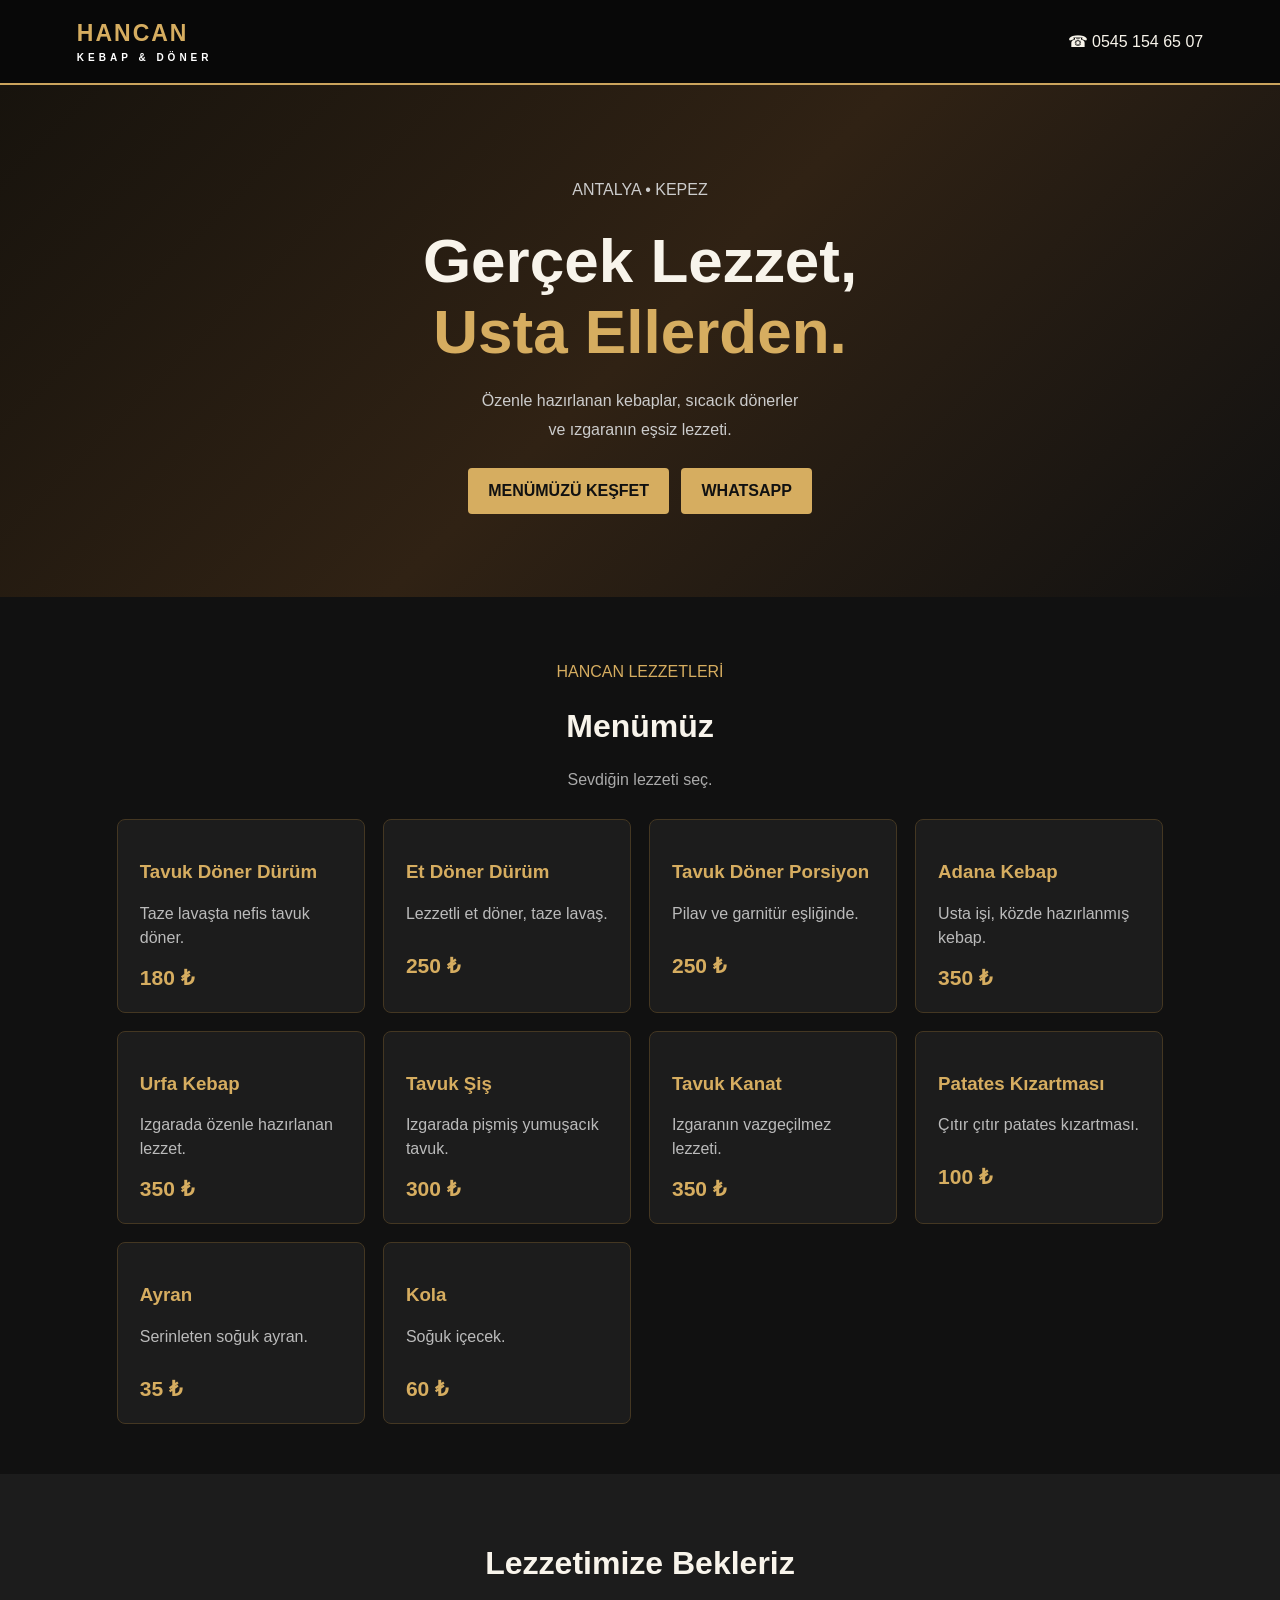
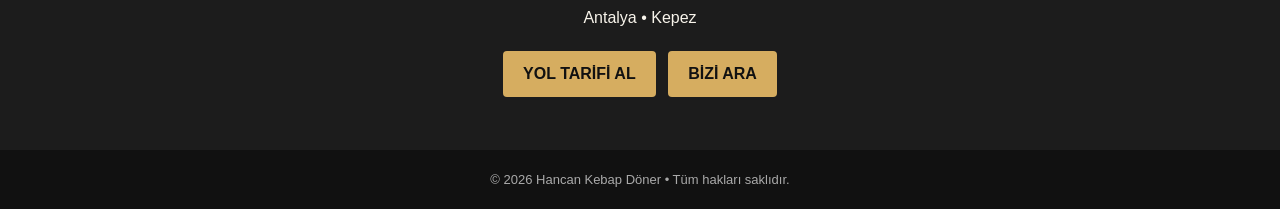
==== index.htm @ fbfc3c55 "Add initial HTML structure for kebab restaurant site" ====
<!DOCTYPE html>
<html lang="tr">
<head>
<meta charset="UTF-8">
<meta name="viewport" content="width=device-width, initial-scale=1">
<title>Hancan Kebap Döner | Antalya</title>
<style>
*{box-sizing:border-box}
html{scroll-behavior:smooth}
body{margin:0;background:#111;color:#f8f4eb;font-family:Arial,sans-serif}
header{background:#080808;padding:20px 6%;display:flex;justify-content:space-between;align-items:center;border-bottom:2px solid #cba45d}
.logo{color:#d6ad60;font-size:23px;font-weight:900;letter-spacing:2px}
.logo small{display:block;color:white;font-size:10px;letter-spacing:4px;margin-top:5px}
a{color:inherit;text-decoration:none}
.hero{text-align:center;padding:75px 20px;background:linear-gradient(135deg,#17130d,#302214,#111)}
.gold{color:#d6ad60}
.hero h1{font-size:clamp(36px,7vw,62px);margin:20px 0}
.hero h1 span{color:#d6ad60}
.hero p{color:#ccc;line-height:1.8}
.btn{display:inline-block;padding:14px 20px;margin:8px 4px;background:#d6ad60;color:#111;border-radius:4px;font-weight:bold}
section.menu{padding:50px 6%;max-width:1200px;margin:auto}
h2{text-align:center;font-size:32px}
.subtitle{text-align:center;color:#aaa}
.products{display:grid;grid-template-columns:repeat(auto-fit,minmax(220px,1fr));gap:18px;margin-top:30px}
.card{background:#1c1c1c;border:1px solid #443722;border-radius:8px;padding:22px}
.card h3{color:#d6ad60}
.card p{color:#bbb;min-height:36px;line-height:1.5}
.price{font-size:21px;font-weight:bold;color:#d6ad60}
.contact{text-align:center;background:#1c1c1c;padding:45px 20px}
footer{text-align:center;padding:22px;color:#aaa;font-size:13px}
@media(max-width:500px){header{padding:16px 4%}.logo{font-size:19px}header a:last-child{font-size:12px}.hero{padding:55px 15px}}
</style>
</head>
<body>

<header>
  <div class="logo">HANCAN<small>KEBAP & DÖNER</small></div>
  <a href="tel:05451546507">☎ 0545 154 65 07</a>
</header>

<div class="hero">
  <p class="gold">ANTALYA • KEPEZ</p>
  <h1>Gerçek Lezzet,<br><span>Usta Ellerden.</span></h1>
  <p>Özenle hazırlanan kebaplar, sıcacık dönerler<br>ve ızgaranın eşsiz lezzeti.</p>
  <a class="btn" href="#menu">MENÜMÜZÜ KEŞFET</a>
  <a class="btn" href="https://wa.me/905451546507">WHATSAPP</a>
</div>

<section class="menu" id="menu">
  <p class="gold" style="text-align:center">HANCAN LEZZETLERİ</p>
  <h2>Menümüz</h2>
  <p class="subtitle">Sevdiğin lezzeti seç.</p>

  <div class="products">
    <article class="card">
      <h3>Tavuk Döner Dürüm</h3>
      <p>Taze lavaşta nefis tavuk döner.</p>
      <div class="price">180 ₺</div>
    </article>
    <article class="card">
      <h3>Et Döner Dürüm</h3>
      <p>Lezzetli et döner, taze lavaş.</p>
      <div class="price">250 ₺</div>
    </article>
    <article class="card">
      <h3>Tavuk Döner Porsiyon</h3>
      <p>Pilav ve garnitür eşliğinde.</p>
      <div class="price">250 ₺</div>
    </article>
    <article class="card">
      <h3>Adana Kebap</h3>
      <p>Usta işi, közde hazırlanmış kebap.</p>
      <div class="price">350 ₺</div>
    </article>
    <article class="card">
      <h3>Urfa Kebap</h3>
      <p>Izgarada özenle hazırlanan lezzet.</p>
      <div class="price">350 ₺</div>
    </article>
    <article class="card">
      <h3>Tavuk Şiş</h3>
      <p>Izgarada pişmiş yumuşacık tavuk.</p>
      <div class="price">300 ₺</div>
    </article>
    <article class="card">
      <h3>Tavuk Kanat</h3>
      <p>Izgaranın vazgeçilmez lezzeti.</p>
      <div class="price">350 ₺</div>
    </article>
    <article class="card">
      <h3>Patates Kızartması</h3>
      <p>Çıtır çıtır patates kızartması.</p>
      <div class="price">100 ₺</div>
    </article>
    <article class="card">
      <h3>Ayran</h3>
      <p>Serinleten soğuk ayran.</p>
      <div class="price">35 ₺</div>
    </article>
    <article class="card">
      <h3>Kola</h3>
      <p>Soğuk içecek.</p>
      <div class="price">60 ₺</div>
    </article>
  </div>
</section>

<section class="contact">
  <h2>Lezzetimize Bekleriz</h2>
  <p>Antalya • Kepez</p>
  <a class="btn" href="https://maps.app.goo.gl/mmt8vHFFCCRdgJHJ8">YOL TARİFİ AL</a>
  <a class="btn" href="tel:05451546507">BİZİ ARA</a>
</section>

<footer>© 2026 Hancan Kebap Döner • Tüm hakları saklıdır.</footer>

</body>
</html>
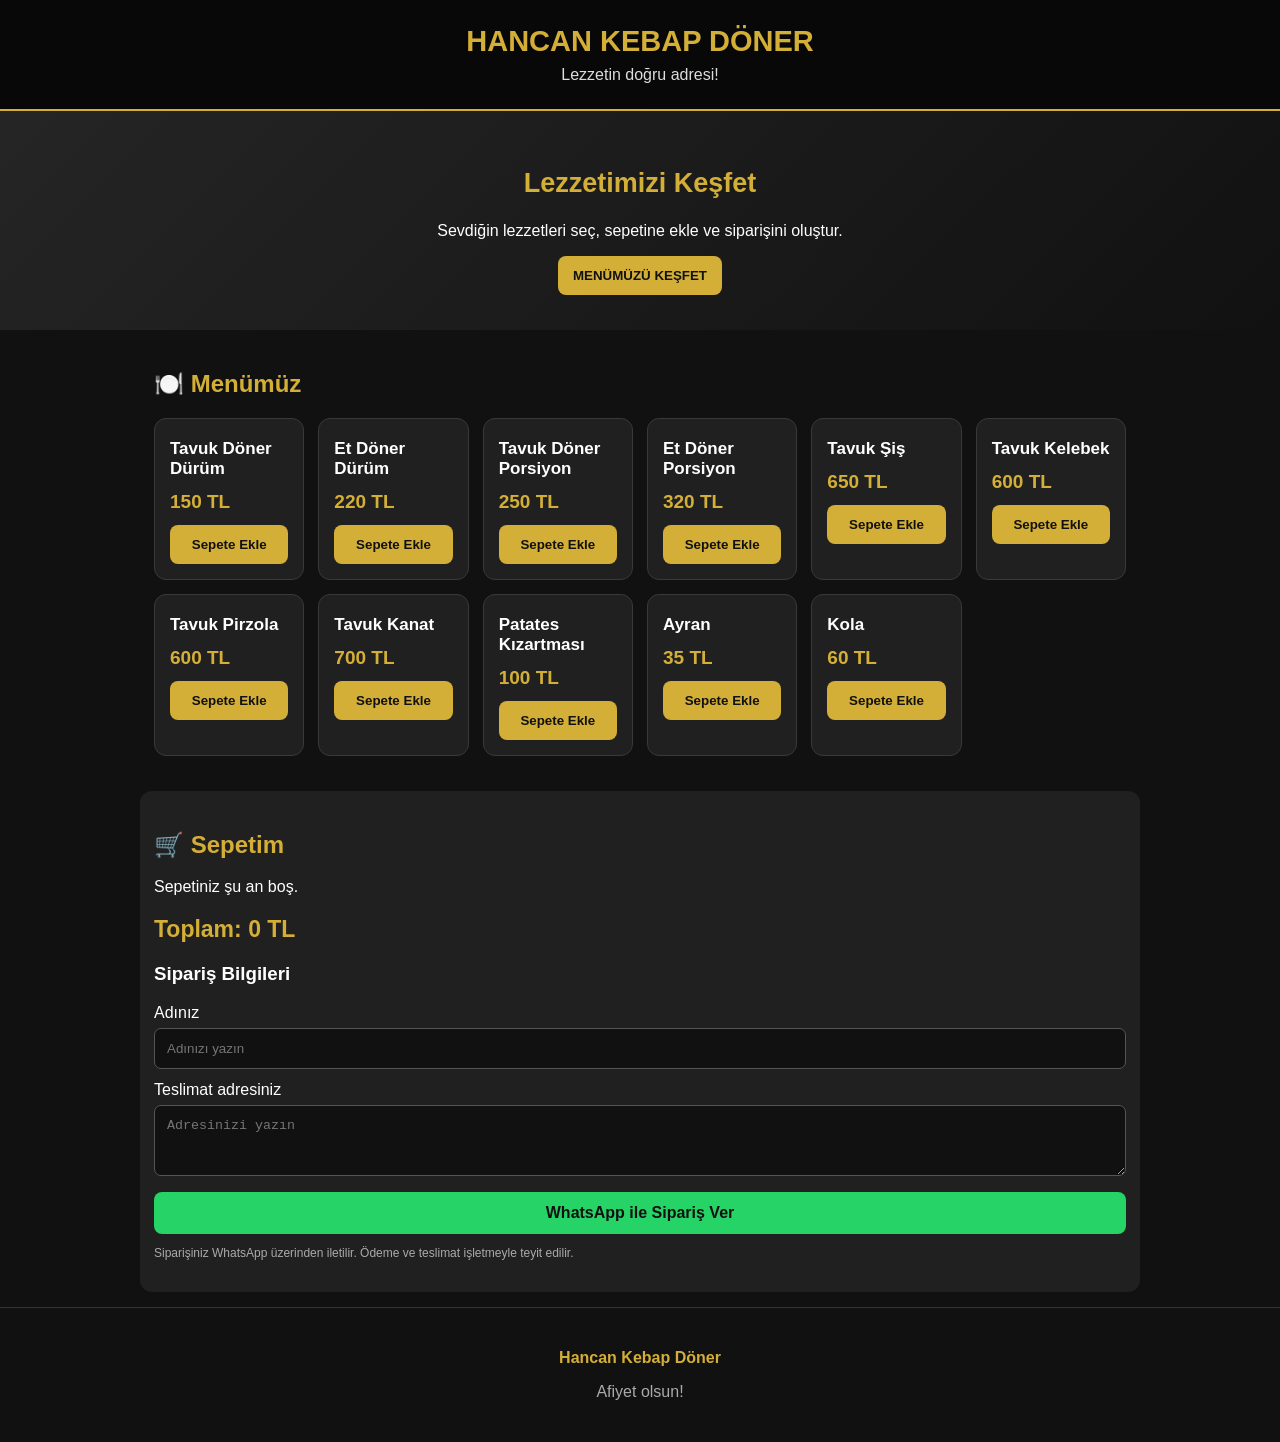
==== commit 0de16f64: "Refactor HTML structure and update styles" ====
--- a/index.htm
+++ b/index.htm
@@ -2,117 +2,264 @@
 <html lang="tr">
 <head>
 <meta charset="UTF-8">
-<meta name="viewport" content="width=device-width, initial-scale=1">
-<title>Hancan Kebap Döner | Antalya</title>
+<meta name="viewport" content="width=device-width, initial-scale=1.0">
+<title>Hancan Kebap Döner</title>
+
 <style>
 *{box-sizing:border-box}
-html{scroll-behavior:smooth}
-body{margin:0;background:#111;color:#f8f4eb;font-family:Arial,sans-serif}
-header{background:#080808;padding:20px 6%;display:flex;justify-content:space-between;align-items:center;border-bottom:2px solid #cba45d}
-.logo{color:#d6ad60;font-size:23px;font-weight:900;letter-spacing:2px}
-.logo small{display:block;color:white;font-size:10px;letter-spacing:4px;margin-top:5px}
-a{color:inherit;text-decoration:none}
-.hero{text-align:center;padding:75px 20px;background:linear-gradient(135deg,#17130d,#302214,#111)}
-.gold{color:#d6ad60}
-.hero h1{font-size:clamp(36px,7vw,62px);margin:20px 0}
-.hero h1 span{color:#d6ad60}
-.hero p{color:#ccc;line-height:1.8}
-.btn{display:inline-block;padding:14px 20px;margin:8px 4px;background:#d6ad60;color:#111;border-radius:4px;font-weight:bold}
-section.menu{padding:50px 6%;max-width:1200px;margin:auto}
-h2{text-align:center;font-size:32px}
-.subtitle{text-align:center;color:#aaa}
-.products{display:grid;grid-template-columns:repeat(auto-fit,minmax(220px,1fr));gap:18px;margin-top:30px}
-.card{background:#1c1c1c;border:1px solid #443722;border-radius:8px;padding:22px}
-.card h3{color:#d6ad60}
-.card p{color:#bbb;min-height:36px;line-height:1.5}
-.price{font-size:21px;font-weight:bold;color:#d6ad60}
-.contact{text-align:center;background:#1c1c1c;padding:45px 20px}
-footer{text-align:center;padding:22px;color:#aaa;font-size:13px}
-@media(max-width:500px){header{padding:16px 4%}.logo{font-size:19px}header a:last-child{font-size:12px}.hero{padding:55px 15px}}
+body{
+  margin:0;
+  font-family:Arial,sans-serif;
+  background:#111;
+  color:#fff;
+}
+header{
+  background:#080808;
+  text-align:center;
+  padding:25px 12px;
+  border-bottom:2px solid #d4af37;
+}
+header h1{
+  color:#d4af37;
+  margin:0 0 8px;
+  font-size:29px;
+}
+header p{margin:0;color:#ddd}
+.hero{
+  text-align:center;
+  padding:35px 15px;
+  background:linear-gradient(135deg,#252525,#111);
+}
+.hero h2{color:#d4af37;font-size:27px}
+button{
+  cursor:pointer;
+  border:0;
+  border-radius:8px;
+  padding:12px 15px;
+  font-weight:bold;
+}
+.gold{background:#d4af37;color:#111}
+.menu{
+  max-width:1000px;
+  margin:auto;
+  padding:20px 14px;
+}
+.menu h2,.cart h2{color:#d4af37}
+.products{
+  display:grid;
+  grid-template-columns:repeat(auto-fit,minmax(145px,1fr));
+  gap:14px;
+}
+.card{
+  background:#202020;
+  border:1px solid #393939;
+  border-radius:12px;
+  padding:15px;
+}
+.card h3{font-size:17px;margin:5px 0 12px}
+.price{color:#d4af37;font-size:19px;font-weight:bold}
+.card button{width:100%;margin-top:12px}
+.cart{
+  max-width:1000px;
+  margin:15px auto;
+  padding:20px 14px;
+  background:#202020;
+  border-radius:12px;
+}
+.cart-item{
+  display:flex;
+  align-items:center;
+  justify-content:space-between;
+  gap:8px;
+  border-bottom:1px solid #444;
+  padding:12px 0;
+}
+.cart-item button{padding:7px 10px}
+.total{
+  color:#d4af37;
+  font-size:23px;
+  font-weight:bold;
+  margin:20px 0;
+}
+input,textarea{
+  width:100%;
+  padding:12px;
+  margin:6px 0 12px;
+  border-radius:7px;
+  border:1px solid #555;
+  background:#111;
+  color:white;
+}
+#order{width:100%;background:#25D366;color:#111;font-size:16px}
+footer{
+  text-align:center;
+  padding:25px 10px;
+  color:#aaa;
+  border-top:1px solid #333;
+}
 </style>
 </head>
+
 <body>
 
 <header>
-  <div class="logo">HANCAN<small>KEBAP & DÖNER</small></div>
-  <a href="tel:05451546507">☎ 0545 154 65 07</a>
+  <h1>HANCAN KEBAP DÖNER</h1>
+  <p>Lezzetin doğru adresi!</p>
 </header>
 
-<div class="hero">
-  <p class="gold">ANTALYA • KEPEZ</p>
-  <h1>Gerçek Lezzet,<br><span>Usta Ellerden.</span></h1>
-  <p>Özenle hazırlanan kebaplar, sıcacık dönerler<br>ve ızgaranın eşsiz lezzeti.</p>
-  <a class="btn" href="#menu">MENÜMÜZÜ KEŞFET</a>
-  <a class="btn" href="https://wa.me/905451546507">WHATSAPP</a>
-</div>
+<section class="hero">
+  <h2>Lezzetimizi Keşfet</h2>
+  <p>Sevdiğin lezzetleri seç, sepetine ekle ve siparişini oluştur.</p>
+  <button class="gold" onclick="document.getElementById('menu').scrollIntoView({behavior:'smooth'})">
+    MENÜMÜZÜ KEŞFET
+  </button>
+</section>
 
 <section class="menu" id="menu">
-  <p class="gold" style="text-align:center">HANCAN LEZZETLERİ</p>
-  <h2>Menümüz</h2>
-  <p class="subtitle">Sevdiğin lezzeti seç.</p>
-
-  <div class="products">
-    <article class="card">
-      <h3>Tavuk Döner Dürüm</h3>
-      <p>Taze lavaşta nefis tavuk döner.</p>
-      <div class="price">180 ₺</div>
-    </article>
-    <article class="card">
-      <h3>Et Döner Dürüm</h3>
-      <p>Lezzetli et döner, taze lavaş.</p>
-      <div class="price">250 ₺</div>
-    </article>
-    <article class="card">
-      <h3>Tavuk Döner Porsiyon</h3>
-      <p>Pilav ve garnitür eşliğinde.</p>
-      <div class="price">250 ₺</div>
-    </article>
-    <article class="card">
-      <h3>Adana Kebap</h3>
-      <p>Usta işi, közde hazırlanmış kebap.</p>
-      <div class="price">350 ₺</div>
-    </article>
-    <article class="card">
-      <h3>Urfa Kebap</h3>
-      <p>Izgarada özenle hazırlanan lezzet.</p>
-      <div class="price">350 ₺</div>
-    </article>
-    <article class="card">
-      <h3>Tavuk Şiş</h3>
-      <p>Izgarada pişmiş yumuşacık tavuk.</p>
-      <div class="price">300 ₺</div>
-    </article>
-    <article class="card">
-      <h3>Tavuk Kanat</h3>
-      <p>Izgaranın vazgeçilmez lezzeti.</p>
-      <div class="price">350 ₺</div>
-    </article>
-    <article class="card">
-      <h3>Patates Kızartması</h3>
-      <p>Çıtır çıtır patates kızartması.</p>
-      <div class="price">100 ₺</div>
-    </article>
-    <article class="card">
-      <h3>Ayran</h3>
-      <p>Serinleten soğuk ayran.</p>
-      <div class="price">35 ₺</div>
-    </article>
-    <article class="card">
-      <h3>Kola</h3>
-      <p>Soğuk içecek.</p>
-      <div class="price">60 ₺</div>
-    </article>
-  </div>
+  <h2>🍽️ Menümüz</h2>
+  <div class="products" id="products"></div>
 </section>
 
-<section class="contact">
-  <h2>Lezzetimize Bekleriz</h2>
-  <p>Antalya • Kepez</p>
-  <a class="btn" href="https://maps.app.goo.gl/mmt8vHFFCCRdgJHJ8">YOL TARİFİ AL</a>
-  <a class="btn" href="tel:05451546507">BİZİ ARA</a>
+<section class="cart" id="cart">
+  <h2>🛒 Sepetim</h2>
+  <div id="cartItems">Sepetiniz şu an boş.</div>
+  <div class="total">Toplam: <span id="total">0</span> TL</div>
+
+  <h3>Sipariş Bilgileri</h3>
+  <label for="customer">Adınız</label>
+  <input id="customer" placeholder="Adınızı yazın">
+
+  <label for="address">Teslimat adresiniz</label>
+  <textarea id="address" rows="3" placeholder="Adresinizi yazın"></textarea>
+
+  <button id="order" onclick="sendOrder()">WhatsApp ile Sipariş Ver</button>
+  <p style="font-size:12px;color:#aaa">
+    Siparişiniz WhatsApp üzerinden iletilir. Ödeme ve teslimat işletmeyle teyit edilir.
+  </p>
 </section>
 
-<footer>© 2026 Hancan Kebap Döner • Tüm hakları saklıdır.</footer>
+<footer>
+  <p><strong style="color:#d4af37">Hancan Kebap Döner</strong></p>
+  <p>Afiyet olsun!</p>
+</footer>
+
+<script>
+const products = [
+  {id:1,name:"Tavuk Döner Dürüm",price:150},
+  {id:2,name:"Et Döner Dürüm",price:220},
+  {id:3,name:"Tavuk Döner Porsiyon",price:250},
+  {id:4,name:"Et Döner Porsiyon",price:320},
+  {id:5,name:"Tavuk Şiş",price:650},
+  {id:6,name:"Tavuk Kelebek",price:600},
+  {id:7,name:"Tavuk Pirzola",price:600},
+  {id:8,name:"Tavuk Kanat",price:700},
+  {id:9,name:"Patates Kızartması",price:100},
+  {id:10,name:"Ayran",price:35},
+  {id:11,name:"Kola",price:60}
+];
+
+let cart = [];
+
+function showProducts(){
+  document.getElementById("products").innerHTML = products.map(p => `
+    <div class="card">
+      <h3>${p.name}</h3>
+      <div class="price">${p.price} TL</div>
+      <button class="gold" onclick="addToCart(${p.id})">
+        Sepete Ekle
+      </button>
+    </div>
+  `).join("");
+}
+
+function addToCart(id){
+  const product = products.find(p => p.id === id);
+  const item = cart.find(i => i.id === id);
+
+  if(item){
+    item.qty++;
+  }else{
+    cart.push({...product,qty:1});
+  }
+
+  showCart();
+}
+
+function changeQty(id,amount){
+  const item = cart.find(i => i.id === id);
+  if(!item) return;
+
+  item.qty += amount;
+  if(item.qty <= 0){
+    cart = cart.filter(i => i.id !== id);
+  }
+
+  showCart();
+}
+
+function showCart(){
+  const container = document.getElementById("cartItems");
+
+  if(cart.length === 0){
+    container.innerHTML = "Sepetiniz şu an boş.";
+  }else{
+    container.innerHTML = cart.map(item => `
+      <div class="cart-item">
+        <div>
+          <strong>${item.name}</strong><br>
+          ${item.price} TL × ${item.qty}
+        </div>
+        <div>
+          <button class="gold" onclick="changeQty(${item.id},-1)">−</button>
+          <button class="gold" onclick="changeQty(${item.id},1)">+</button>
+        </div>
+      </div>
+    `).join("");
+  }
+
+  const total = cart.reduce((sum,item) => sum + item.price * item.qty,0);
+  document.getElementById("total").textContent = total;
+}
+
+function sendOrder(){
+  if(cart.length === 0){
+    alert("Kanka, önce sepetine ürün ekle!");
+    return;
+  }
+
+  const customer = document.getElementById("customer").value.trim();
+  const address = document.getElementById("address").value.trim();
+
+  if(!customer || !address){
+    alert("Lütfen adını ve teslimat adresini yaz.");
+    return;
+  }
+
+  const total = cart.reduce((sum,item) => sum + item.price * item.qty,0);
+
+  let message = "Merhaba Hancan Kebap Döner, sipariş vermek istiyorum.%0A";
+  message += "%0AAd: " + encodeURIComponent(customer);
+  message += "%0AAdres: " + encodeURIComponent(address);
+  message += "%0A%0ASipariş:%0A";
+
+  cart.forEach(item => {
+    message += encodeURIComponent(
+      item.name + " x " + item.qty + " = " +
+      (item.price * item.qty) + " TL"
+    ) + "%0A";
+  });
+
+  message += "%0AToplam: " + total + " TL";
+
+  window.open(
+    "https://wa.me/905451546507?text=" + message,
+    "_blank"
+  );
+}
+
+showProducts();
+showCart();
+</script>
 
 </body>
 </html>
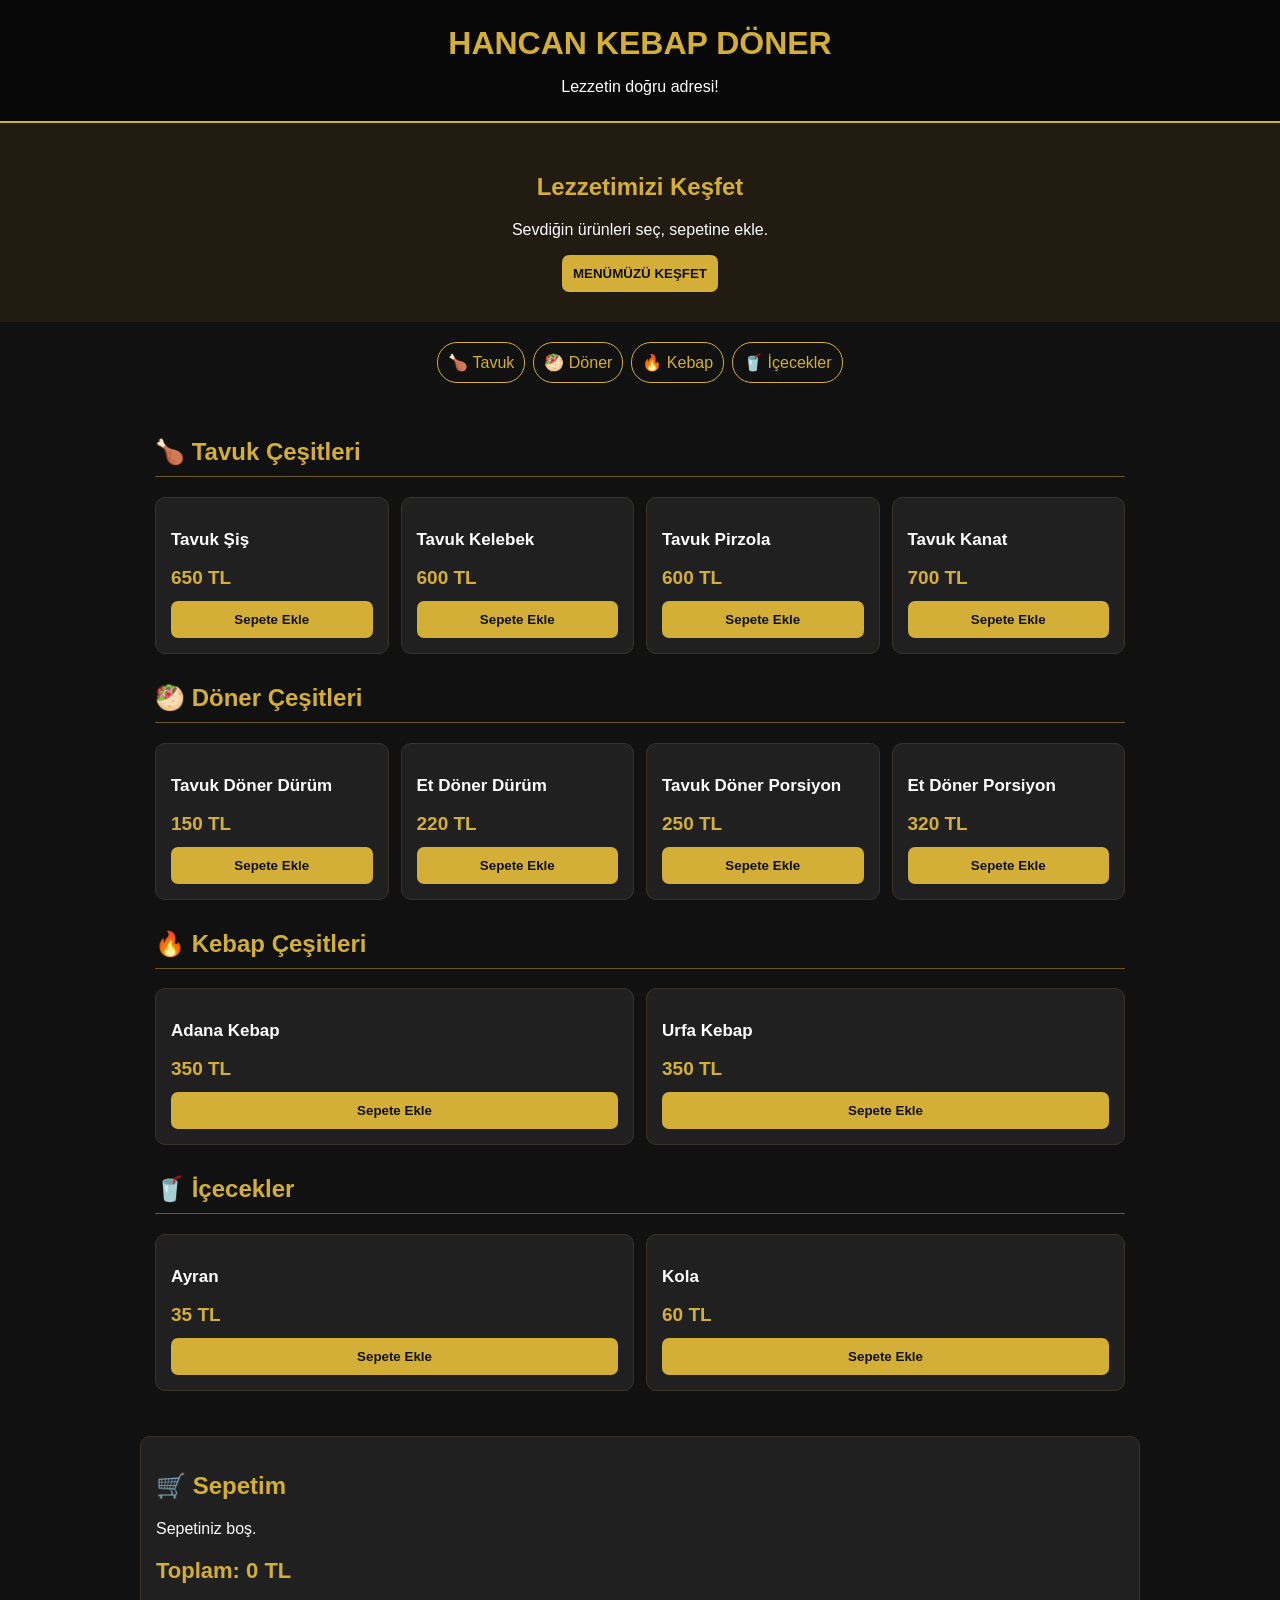
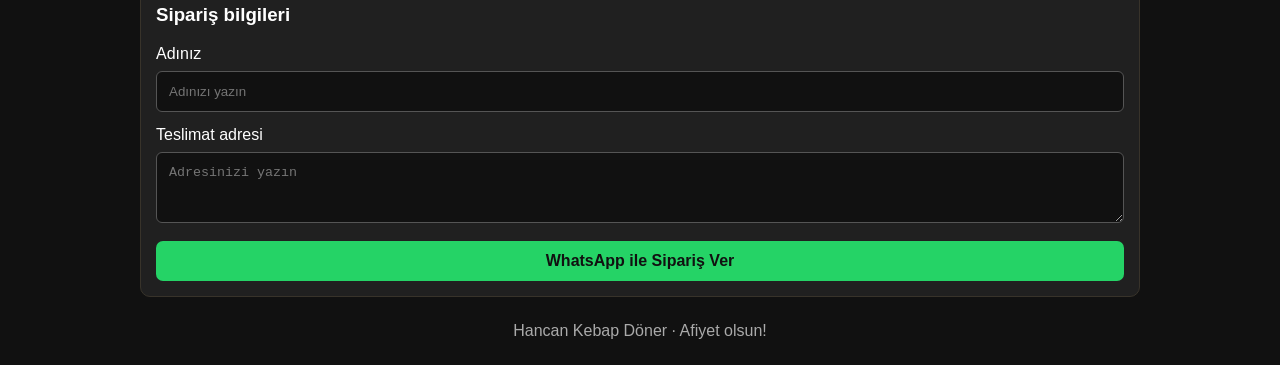
==== commit 19c7a4fc: "Refactor HTML structure and styles for clarity" ====
--- a/index.htm
+++ b/index.htm
@@ -2,264 +2,128 @@
 <html lang="tr">
 <head>
 <meta charset="UTF-8">
-<meta name="viewport" content="width=device-width, initial-scale=1.0">
+<meta name="viewport" content="width=device-width, initial-scale=1">
 <title>Hancan Kebap Döner</title>
-
 <style>
 *{box-sizing:border-box}
-body{
-  margin:0;
-  font-family:Arial,sans-serif;
-  background:#111;
-  color:#fff;
-}
-header{
-  background:#080808;
-  text-align:center;
-  padding:25px 12px;
-  border-bottom:2px solid #d4af37;
-}
-header h1{
-  color:#d4af37;
-  margin:0 0 8px;
-  font-size:29px;
-}
-header p{margin:0;color:#ddd}
-.hero{
-  text-align:center;
-  padding:35px 15px;
-  background:linear-gradient(135deg,#252525,#111);
-}
-.hero h2{color:#d4af37;font-size:27px}
-button{
-  cursor:pointer;
-  border:0;
-  border-radius:8px;
-  padding:12px 15px;
-  font-weight:bold;
-}
+html{scroll-behavior:smooth}
+body{margin:0;background:#111;color:#fff;font-family:Arial,sans-serif}
+header{text-align:center;padding:25px 10px;background:#080808;border-bottom:2px solid #d4af37}
+header h1{margin:0;color:#d4af37}
+header p{margin-bottom:0}
+.hero{text-align:center;padding:30px 15px;background:#211b12}
+h2,.gold-text{color:#d4af37}
+button{border:0;border-radius:7px;padding:11px;cursor:pointer;font-weight:bold}
 .gold{background:#d4af37;color:#111}
-.menu{
-  max-width:1000px;
-  margin:auto;
-  padding:20px 14px;
-}
-.menu h2,.cart h2{color:#d4af37}
-.products{
-  display:grid;
-  grid-template-columns:repeat(auto-fit,minmax(145px,1fr));
-  gap:14px;
-}
-.card{
-  background:#202020;
-  border:1px solid #393939;
-  border-radius:12px;
-  padding:15px;
-}
-.card h3{font-size:17px;margin:5px 0 12px}
-.price{color:#d4af37;font-size:19px;font-weight:bold}
+.categories{display:flex;justify-content:center;gap:8px;flex-wrap:wrap;padding:20px 10px}
+.categories a{color:#d4af37;border:1px solid #d4af37;padding:10px;border-radius:20px;text-decoration:none}
+.menu,.cart{max-width:1000px;margin:auto;padding:15px}
+.category{scroll-margin-top:12px;margin-bottom:30px}
+.category h2{border-bottom:1px solid #6b5724;padding-bottom:10px}
+.products{display:grid;grid-template-columns:repeat(auto-fit,minmax(145px,1fr));gap:12px}
+.card,.cart{background:#202020;border:1px solid #38332a;border-radius:10px;padding:15px}
+.card h3{font-size:17px}
+.price{color:#d4af37;font-weight:bold;font-size:19px}
 .card button{width:100%;margin-top:12px}
-.cart{
-  max-width:1000px;
-  margin:15px auto;
-  padding:20px 14px;
-  background:#202020;
-  border-radius:12px;
-}
-.cart-item{
-  display:flex;
-  align-items:center;
-  justify-content:space-between;
-  gap:8px;
-  border-bottom:1px solid #444;
-  padding:12px 0;
-}
-.cart-item button{padding:7px 10px}
-.total{
-  color:#d4af37;
-  font-size:23px;
-  font-weight:bold;
-  margin:20px 0;
-}
-input,textarea{
-  width:100%;
-  padding:12px;
-  margin:6px 0 12px;
-  border-radius:7px;
-  border:1px solid #555;
-  background:#111;
-  color:white;
-}
-#order{width:100%;background:#25D366;color:#111;font-size:16px}
-footer{
-  text-align:center;
-  padding:25px 10px;
-  color:#aaa;
-  border-top:1px solid #333;
-}
+.cart-item{display:flex;justify-content:space-between;align-items:center;gap:8px;padding:12px 0;border-bottom:1px solid #444}
+.cart-item button{margin:2px}
+.total{font-size:22px;color:#d4af37;font-weight:bold;margin:20px 0}
+input,textarea{width:100%;padding:12px;margin:8px 0 14px;background:#111;color:white;border:1px solid #555;border-radius:6px}
+#order{width:100%;background:#25d366;color:#111;font-size:16px}
+footer{text-align:center;color:#aaa;padding:25px}
 </style>
 </head>
-
 <body>
-
 <header>
-  <h1>HANCAN KEBAP DÖNER</h1>
-  <p>Lezzetin doğru adresi!</p>
+<h1>HANCAN KEBAP DÖNER</h1>
+<p>Lezzetin doğru adresi!</p>
 </header>
-
-<section class="hero">
-  <h2>Lezzetimizi Keşfet</h2>
-  <p>Sevdiğin lezzetleri seç, sepetine ekle ve siparişini oluştur.</p>
-  <button class="gold" onclick="document.getElementById('menu').scrollIntoView({behavior:'smooth'})">
-    MENÜMÜZÜ KEŞFET
-  </button>
+<div class="hero">
+<h2>Lezzetimizi Keşfet</h2>
+<p>Sevdiğin ürünleri seç, sepetine ekle.</p>
+<button class="gold" onclick="document.getElementById('menu').scrollIntoView()">MENÜMÜZÜ KEŞFET</button>
+</div>
+<nav class="categories">
+<a href="#tavuk">🍗 Tavuk</a>
+<a href="#doner">🥙 Döner</a>
+<a href="#kebap">🔥 Kebap</a>
+<a href="#icecek">🥤 İçecekler</a>
+</nav>
+<main class="menu" id="menu">
+<section class="category" id="tavuk"><h2>🍗 Tavuk Çeşitleri</h2><div class="products" id="list-tavuk"></div></section>
+<section class="category" id="doner"><h2>🥙 Döner Çeşitleri</h2><div class="products" id="list-doner"></div></section>
+<section class="category" id="kebap"><h2>🔥 Kebap Çeşitleri</h2><div class="products" id="list-kebap"></div></section>
+<section class="category" id="icecek"><h2>🥤 İçecekler</h2><div class="products" id="list-icecek"></div></section>
+</main>
+<section class="cart" id="cart">
+<h2>🛒 Sepetim</h2>
+<div id="items">Sepetiniz boş.</div>
+<div class="total">Toplam: <span id="total">0</span> TL</div>
+<h3>Sipariş bilgileri</h3>
+<label for="customer">Adınız</label>
+<input id="customer" placeholder="Adınızı yazın">
+<label for="address">Teslimat adresi</label>
+<textarea id="address" rows="3" placeholder="Adresinizi yazın"></textarea>
+<button id="order" onclick="sendOrder()">WhatsApp ile Sipariş Ver</button>
 </section>
-
-<section class="menu" id="menu">
-  <h2>🍽️ Menümüz</h2>
-  <div class="products" id="products"></div>
-</section>
-
-<section class="cart" id="cart">
-  <h2>🛒 Sepetim</h2>
-  <div id="cartItems">Sepetiniz şu an boş.</div>
-  <div class="total">Toplam: <span id="total">0</span> TL</div>
-
-  <h3>Sipariş Bilgileri</h3>
-  <label for="customer">Adınız</label>
-  <input id="customer" placeholder="Adınızı yazın">
-
-  <label for="address">Teslimat adresiniz</label>
-  <textarea id="address" rows="3" placeholder="Adresinizi yazın"></textarea>
-
-  <button id="order" onclick="sendOrder()">WhatsApp ile Sipariş Ver</button>
-  <p style="font-size:12px;color:#aaa">
-    Siparişiniz WhatsApp üzerinden iletilir. Ödeme ve teslimat işletmeyle teyit edilir.
-  </p>
-</section>
-
-<footer>
-  <p><strong style="color:#d4af37">Hancan Kebap Döner</strong></p>
-  <p>Afiyet olsun!</p>
-</footer>
-
+<footer>Hancan Kebap Döner · Afiyet olsun!</footer>
 <script>
-const products = [
-  {id:1,name:"Tavuk Döner Dürüm",price:150},
-  {id:2,name:"Et Döner Dürüm",price:220},
-  {id:3,name:"Tavuk Döner Porsiyon",price:250},
-  {id:4,name:"Et Döner Porsiyon",price:320},
-  {id:5,name:"Tavuk Şiş",price:650},
-  {id:6,name:"Tavuk Kelebek",price:600},
-  {id:7,name:"Tavuk Pirzola",price:600},
-  {id:8,name:"Tavuk Kanat",price:700},
-  {id:9,name:"Patates Kızartması",price:100},
-  {id:10,name:"Ayran",price:35},
-  {id:11,name:"Kola",price:60}
+// Yeni ürün eklemek için bu listeye yeni bir satır ekle.
+// Kategori: tavuk, doner, kebap veya icecek
+const products=[
+{id:1,name:"Tavuk Şiş",price:650,category:"tavuk"},
+{id:2,name:"Tavuk Kelebek",price:600,category:"tavuk"},
+{id:3,name:"Tavuk Pirzola",price:600,category:"tavuk"},
+{id:4,name:"Tavuk Kanat",price:700,category:"tavuk"},
+{id:5,name:"Tavuk Döner Dürüm",price:150,category:"doner"},
+{id:6,name:"Et Döner Dürüm",price:220,category:"doner"},
+{id:7,name:"Tavuk Döner Porsiyon",price:250,category:"doner"},
+{id:8,name:"Et Döner Porsiyon",price:320,category:"doner"},
+{id:9,name:"Adana Kebap",price:350,category:"kebap"},
+{id:10,name:"Urfa Kebap",price:350,category:"kebap"},
+{id:11,name:"Ayran",price:35,category:"icecek"},
+{id:12,name:"Kola",price:60,category:"icecek"}
 ];
-
-let cart = [];
-
+let cart=[];
 function showProducts(){
-  document.getElementById("products").innerHTML = products.map(p => `
-    <div class="card">
-      <h3>${p.name}</h3>
-      <div class="price">${p.price} TL</div>
-      <button class="gold" onclick="addToCart(${p.id})">
-        Sepete Ekle
-      </button>
-    </div>
-  `).join("");
+["tavuk","doner","kebap","icecek"].forEach(cat=>{
+const list=products.filter(p=>p.category===cat);
+document.getElementById("list-"+cat).innerHTML=list.map(p=>
+`<article class="card"><h3>${p.name}</h3><div class="price">${p.price} TL</div><button class="gold" onclick="add(${p.id})">Sepete Ekle</button></article>`
+).join("");
+});
 }
-
-function addToCart(id){
-  const product = products.find(p => p.id === id);
-  const item = cart.find(i => i.id === id);
-
-  if(item){
-    item.qty++;
-  }else{
-    cart.push({...product,qty:1});
-  }
-
-  showCart();
+function add(id){
+const p=products.find(x=>x.id===id);
+const found=cart.find(x=>x.id===id);
+if(found)found.qty++;else cart.push({...p,qty:1});
+showCart();
 }
-
-function changeQty(id,amount){
-  const item = cart.find(i => i.id === id);
-  if(!item) return;
-
-  item.qty += amount;
-  if(item.qty <= 0){
-    cart = cart.filter(i => i.id !== id);
-  }
-
-  showCart();
+function change(id,n){
+const p=cart.find(x=>x.id===id);
+if(!p)return;
+p.qty+=n;
+if(p.qty<=0)cart=cart.filter(x=>x.id!==id);
+showCart();
 }
-
 function showCart(){
-  const container = document.getElementById("cartItems");
-
-  if(cart.length === 0){
-    container.innerHTML = "Sepetiniz şu an boş.";
-  }else{
-    container.innerHTML = cart.map(item => `
-      <div class="cart-item">
-        <div>
-          <strong>${item.name}</strong><br>
-          ${item.price} TL × ${item.qty}
-        </div>
-        <div>
-          <button class="gold" onclick="changeQty(${item.id},-1)">−</button>
-          <button class="gold" onclick="changeQty(${item.id},1)">+</button>
-        </div>
-      </div>
-    `).join("");
-  }
-
-  const total = cart.reduce((sum,item) => sum + item.price * item.qty,0);
-  document.getElementById("total").textContent = total;
+document.getElementById("items").innerHTML=cart.length?cart.map(p=>
+`<div class="cart-item"><div><b>${p.name}</b><br>${p.price} TL × ${p.qty}</div><div><button class="gold" onclick="change(${p.id},-1)">−</button><button class="gold" onclick="change(${p.id},1)">+</button></div></div>`
+).join(""):"Sepetiniz boş.";
+document.getElementById("total").textContent=cart.reduce((s,p)=>s+p.price*p.qty,0);
 }
-
 function sendOrder(){
-  if(cart.length === 0){
-    alert("Kanka, önce sepetine ürün ekle!");
-    return;
-  }
-
-  const customer = document.getElementById("customer").value.trim();
-  const address = document.getElementById("address").value.trim();
-
-  if(!customer || !address){
-    alert("Lütfen adını ve teslimat adresini yaz.");
-    return;
-  }
-
-  const total = cart.reduce((sum,item) => sum + item.price * item.qty,0);
-
-  let message = "Merhaba Hancan Kebap Döner, sipariş vermek istiyorum.%0A";
-  message += "%0AAd: " + encodeURIComponent(customer);
-  message += "%0AAdres: " + encodeURIComponent(address);
-  message += "%0A%0ASipariş:%0A";
-
-  cart.forEach(item => {
-    message += encodeURIComponent(
-      item.name + " x " + item.qty + " = " +
-      (item.price * item.qty) + " TL"
-    ) + "%0A";
-  });
-
-  message += "%0AToplam: " + total + " TL";
-
-  window.open(
-    "https://wa.me/905451546507?text=" + message,
-    "_blank"
-  );
+if(!cart.length){alert("Önce sepetinize ürün ekleyin.");return;}
+const name=document.getElementById("customer").value.trim();
+const address=document.getElementById("address").value.trim();
+if(!name||!address){alert("Adınızı ve adresinizi yazın.");return;}
+let msg="Merhaba Hancan Kebap Döner, sipariş vermek istiyorum.\nAd: "+name+"\nAdres: "+address+"\n\n";
+cart.forEach(p=>msg+=p.name+" x "+p.qty+" = "+p.price*p.qty+" TL\n");
+msg+="\nToplam: "+cart.reduce((s,p)=>s+p.price*p.qty,0)+" TL";
+window.open("https://wa.me/905451546507?text="+encodeURIComponent(msg),"_blank");
 }
-
 showProducts();
 showCart();
 </script>
-
 </body>
 </html>
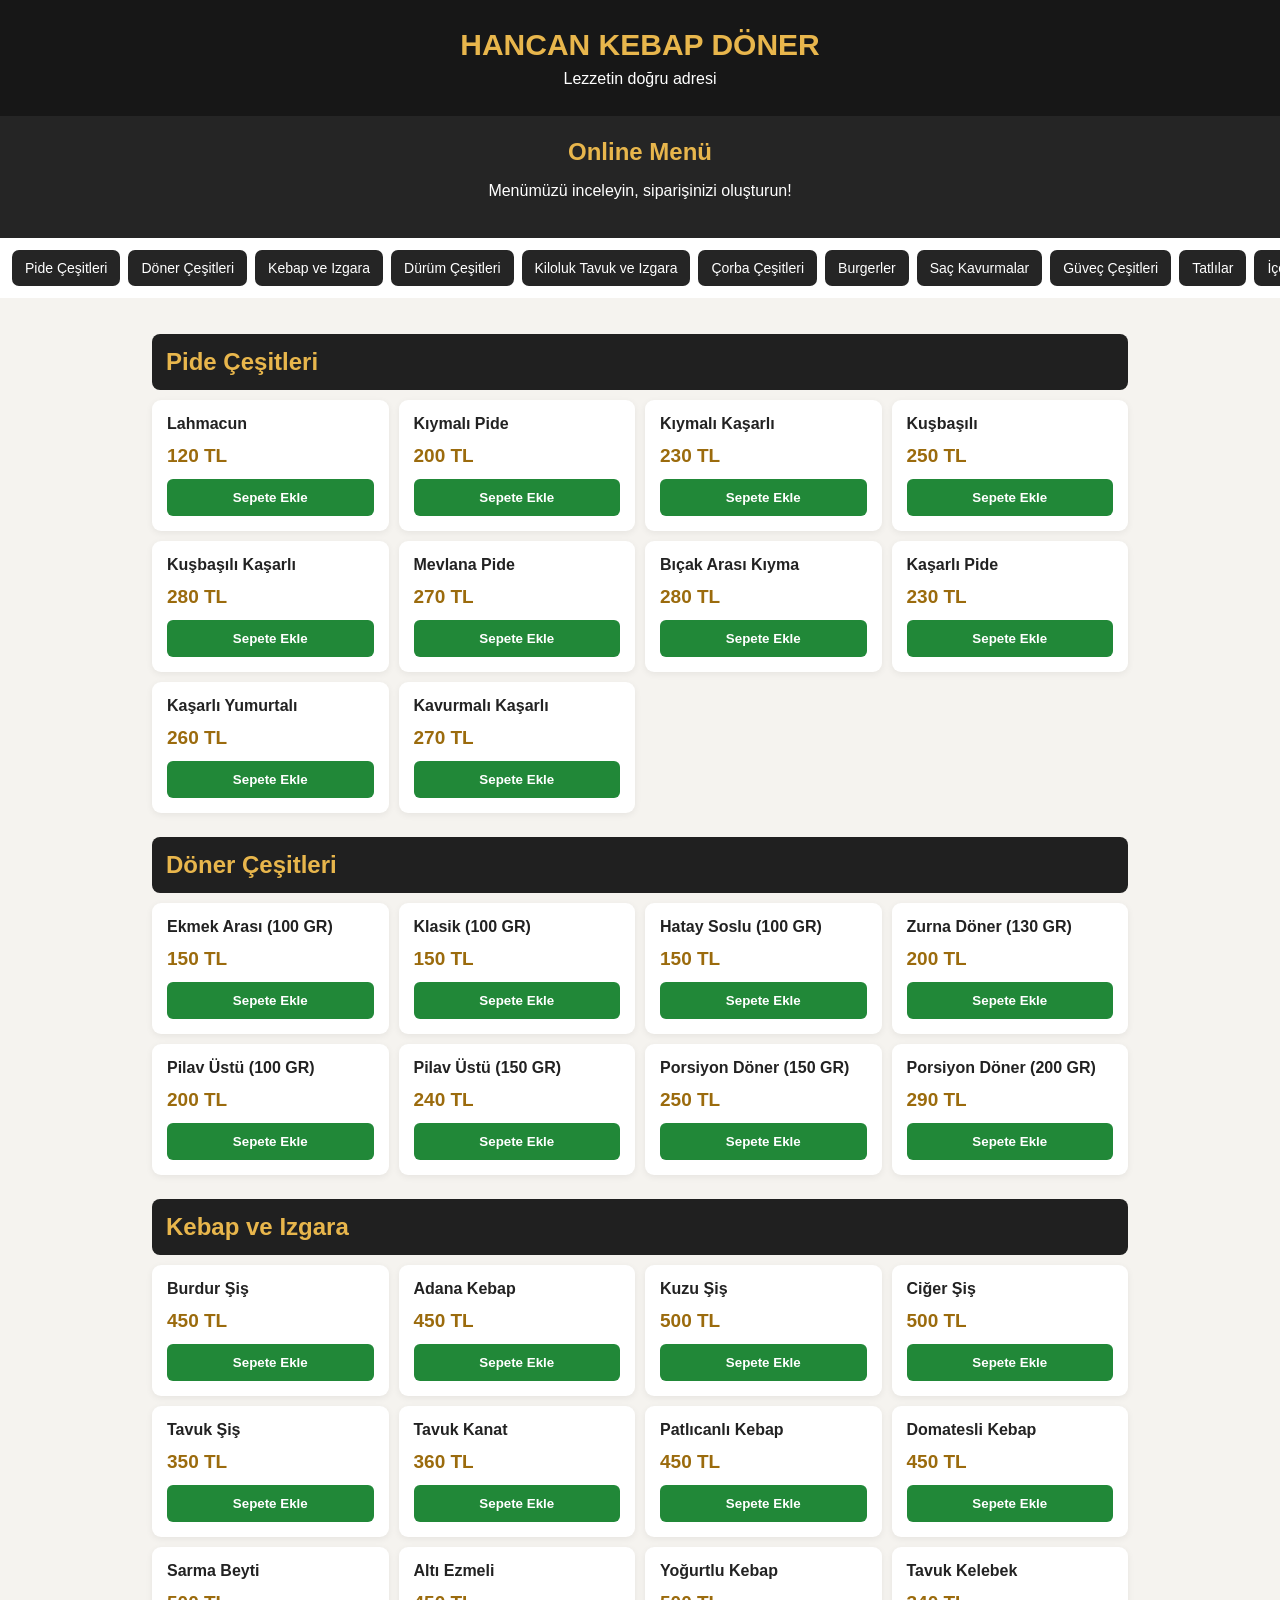
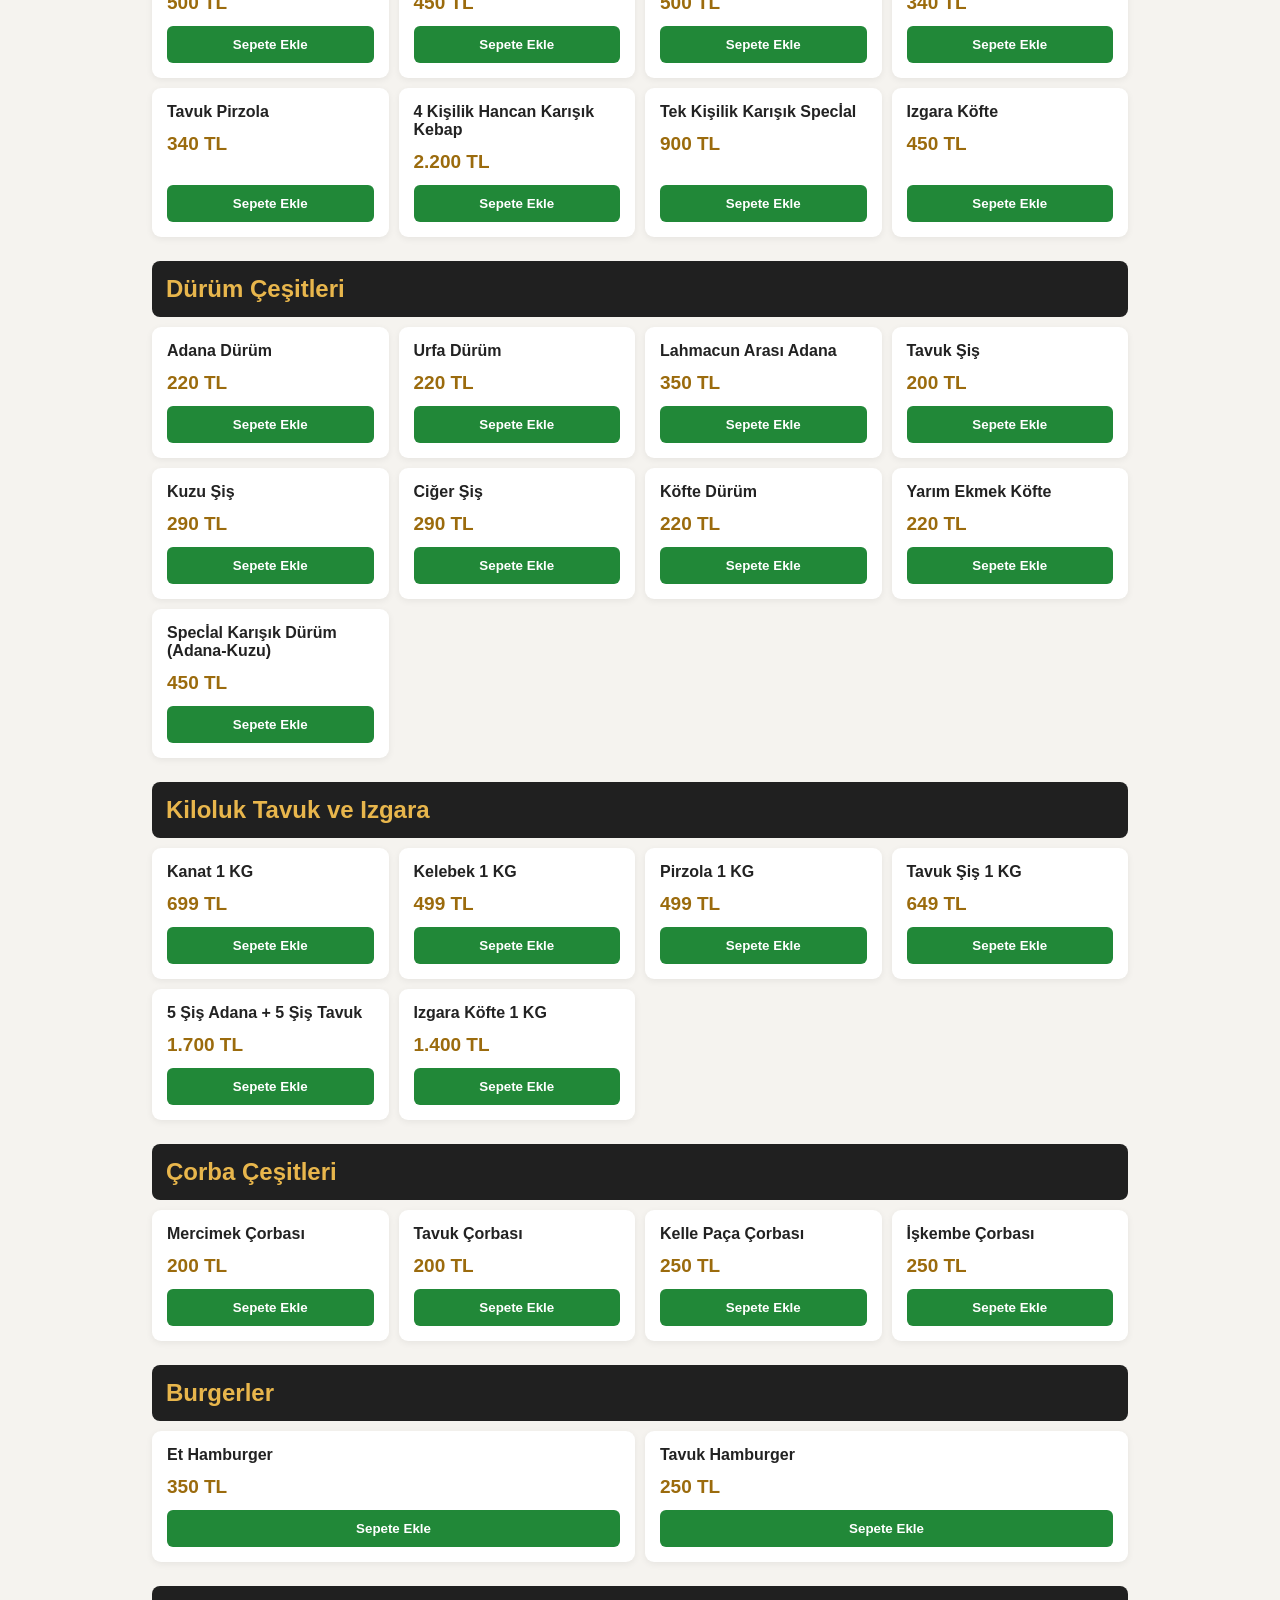
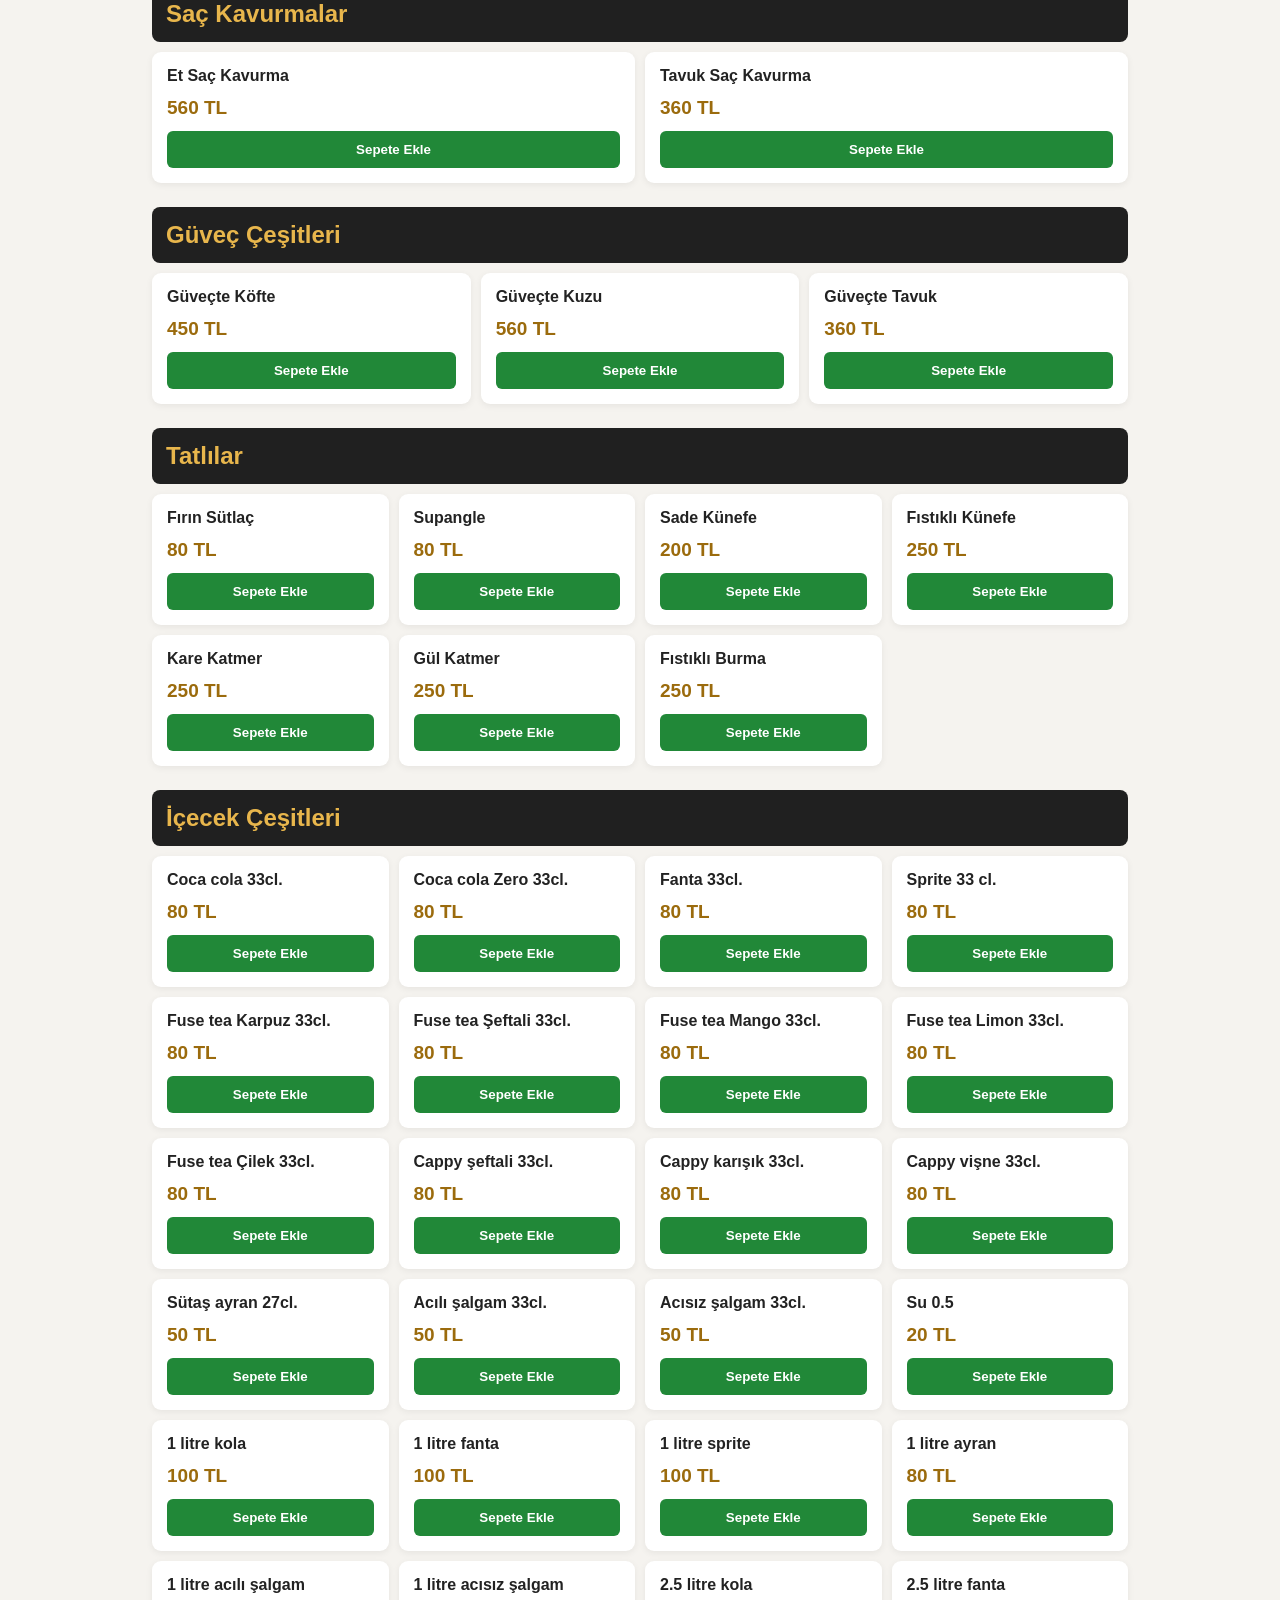
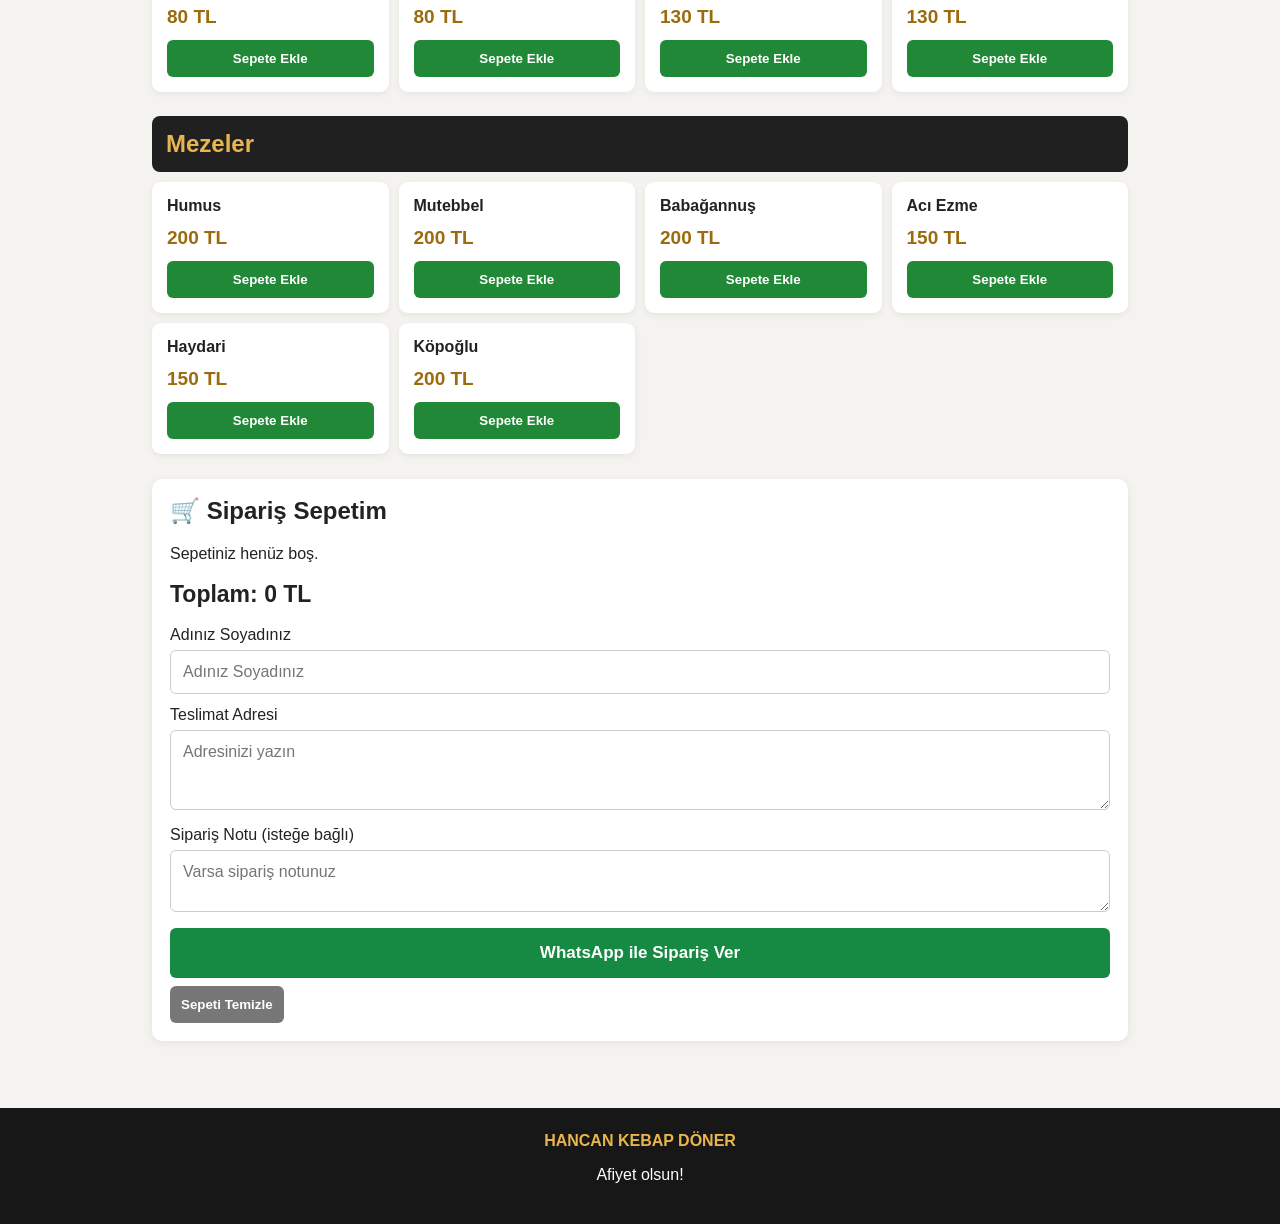
==== commit f82df6c6: "Update index.htm" ====
--- a/index.htm
+++ b/index.htm
@@ -2,128 +2,403 @@
 <html lang="tr">
 <head>
 <meta charset="UTF-8">
-<meta name="viewport" content="width=device-width, initial-scale=1">
-<title>Hancan Kebap Döner</title>
+<meta name="viewport" content="width=device-width, initial-scale=1.0">
+<title>Hancan Kebap Döner | Online Menü</title>
+
 <style>
 *{box-sizing:border-box}
-html{scroll-behavior:smooth}
-body{margin:0;background:#111;color:#fff;font-family:Arial,sans-serif}
-header{text-align:center;padding:25px 10px;background:#080808;border-bottom:2px solid #d4af37}
-header h1{margin:0;color:#d4af37}
-header p{margin-bottom:0}
-.hero{text-align:center;padding:30px 15px;background:#211b12}
-h2,.gold-text{color:#d4af37}
-button{border:0;border-radius:7px;padding:11px;cursor:pointer;font-weight:bold}
-.gold{background:#d4af37;color:#111}
-.categories{display:flex;justify-content:center;gap:8px;flex-wrap:wrap;padding:20px 10px}
-.categories a{color:#d4af37;border:1px solid #d4af37;padding:10px;border-radius:20px;text-decoration:none}
-.menu,.cart{max-width:1000px;margin:auto;padding:15px}
-.category{scroll-margin-top:12px;margin-bottom:30px}
-.category h2{border-bottom:1px solid #6b5724;padding-bottom:10px}
-.products{display:grid;grid-template-columns:repeat(auto-fit,minmax(145px,1fr));gap:12px}
-.card,.cart{background:#202020;border:1px solid #38332a;border-radius:10px;padding:15px}
-.card h3{font-size:17px}
-.price{color:#d4af37;font-weight:bold;font-size:19px}
-.card button{width:100%;margin-top:12px}
-.cart-item{display:flex;justify-content:space-between;align-items:center;gap:8px;padding:12px 0;border-bottom:1px solid #444}
-.cart-item button{margin:2px}
-.total{font-size:22px;color:#d4af37;font-weight:bold;margin:20px 0}
-input,textarea{width:100%;padding:12px;margin:8px 0 14px;background:#111;color:white;border:1px solid #555;border-radius:6px}
-#order{width:100%;background:#25d366;color:#111;font-size:16px}
-footer{text-align:center;color:#aaa;padding:25px}
+body{margin:0;font-family:Arial,sans-serif;background:#f5f3ef;color:#222}
+header{background:#171717;color:#fff;text-align:center;padding:28px 15px}
+header h1{margin:0;color:#e8b64c;font-size:30px}
+header p{margin:8px 0 0}
+.hero{background:#252525;color:white;text-align:center;padding:22px 12px}
+.hero h2{margin:0 0 8px;color:#e8b64c}
+nav{display:flex;gap:8px;overflow-x:auto;padding:12px;background:white;position:sticky;top:0;z-index:5}
+nav a{white-space:nowrap;text-decoration:none;background:#252525;color:white;padding:10px 13px;border-radius:7px;font-size:14px}
+nav a:hover{background:#b88627}
+main{max-width:1000px;margin:auto;padding:12px}
+.category{margin:24px 0;scroll-margin-top:75px}
+.category h2{background:#202020;color:#e8b64c;padding:14px;border-radius:8px;margin-bottom:10px}
+.products{display:grid;grid-template-columns:repeat(auto-fit,minmax(220px,1fr));gap:10px}
+.product{background:white;border-radius:9px;padding:15px;box-shadow:0 2px 7px #00000010;display:flex;flex-direction:column;justify-content:space-between}
+.product h3{margin:0 0 12px;font-size:16px}
+.price{font-size:19px;font-weight:bold;color:#9b6b0d;margin-bottom:12px}
+button{border:0;border-radius:6px;padding:11px;background:#218838;color:white;font-weight:bold;cursor:pointer}
+button:hover{opacity:.88}
+.cart{background:white;border-radius:10px;padding:18px;margin:25px 0;box-shadow:0 2px 8px #00000012}
+.cart h2{margin-top:0}
+.cart-row{display:flex;justify-content:space-between;align-items:center;gap:8px;border-bottom:1px solid #eee;padding:10px 0}
+.cart-row button{padding:5px 10px;background:#333}
+.cart-row .remove{background:#b3261e}
+.cart-total{font-size:23px;font-weight:bold;margin:18px 0}
+input,textarea{width:100%;padding:12px;border:1px solid #ccc;border-radius:6px;margin:6px 0 12px;font:inherit}
+.order-button{width:100%;background:#168a43;font-size:17px;padding:15px}
+.clear-button{background:#777;margin-top:8px}
+footer{text-align:center;background:#171717;color:white;padding:24px;margin-top:30px}
+footer strong{color:#e8b64c}
 </style>
 </head>
+
 <body>
+
 <header>
-<h1>HANCAN KEBAP DÖNER</h1>
-<p>Lezzetin doğru adresi!</p>
+  <h1>HANCAN KEBAP DÖNER</h1>
+  <p>Lezzetin doğru adresi</p>
 </header>
+
 <div class="hero">
-<h2>Lezzetimizi Keşfet</h2>
-<p>Sevdiğin ürünleri seç, sepetine ekle.</p>
-<button class="gold" onclick="document.getElementById('menu').scrollIntoView()">MENÜMÜZÜ KEŞFET</button>
+  <h2>Online Menü</h2>
+  <p>Menümüzü inceleyin, siparişinizi oluşturun!</p>
 </div>
-<nav class="categories">
-<a href="#tavuk">🍗 Tavuk</a>
-<a href="#doner">🥙 Döner</a>
-<a href="#kebap">🔥 Kebap</a>
-<a href="#icecek">🥤 İçecekler</a>
-</nav>
-<main class="menu" id="menu">
-<section class="category" id="tavuk"><h2>🍗 Tavuk Çeşitleri</h2><div class="products" id="list-tavuk"></div></section>
-<section class="category" id="doner"><h2>🥙 Döner Çeşitleri</h2><div class="products" id="list-doner"></div></section>
-<section class="category" id="kebap"><h2>🔥 Kebap Çeşitleri</h2><div class="products" id="list-kebap"></div></section>
-<section class="category" id="icecek"><h2>🥤 İçecekler</h2><div class="products" id="list-icecek"></div></section>
+
+<nav id="categoryNav"></nav>
+
+<main>
+  <div id="menu"></div>
+
+  <section class="cart" id="sepet">
+    <h2>🛒 Sipariş Sepetim</h2>
+    <div id="cartItems">Sepetiniz henüz boş.</div>
+    <div class="cart-total">Toplam: <span id="total">0</span> TL</div>
+
+    <label for="customer">Adınız Soyadınız</label>
+    <input id="customer" placeholder="Adınız Soyadınız">
+
+    <label for="address">Teslimat Adresi</label>
+    <textarea id="address" rows="3" placeholder="Adresinizi yazın"></textarea>
+
+    <label for="note">Sipariş Notu (isteğe bağlı)</label>
+    <textarea id="note" rows="2" placeholder="Varsa sipariş notunuz"></textarea>
+
+    <button class="order-button" onclick="sendOrder()">
+      WhatsApp ile Sipariş Ver
+    </button>
+    <button class="clear-button" onclick="clearCart()">Sepeti Temizle</button>
+  </section>
 </main>
-<section class="cart" id="cart">
-<h2>🛒 Sepetim</h2>
-<div id="items">Sepetiniz boş.</div>
-<div class="total">Toplam: <span id="total">0</span> TL</div>
-<h3>Sipariş bilgileri</h3>
-<label for="customer">Adınız</label>
-<input id="customer" placeholder="Adınızı yazın">
-<label for="address">Teslimat adresi</label>
-<textarea id="address" rows="3" placeholder="Adresinizi yazın"></textarea>
-<button id="order" onclick="sendOrder()">WhatsApp ile Sipariş Ver</button>
-</section>
-<footer>Hancan Kebap Döner · Afiyet olsun!</footer>
+
+<footer>
+  <strong>HANCAN KEBAP DÖNER</strong>
+  <p>Afiyet olsun!</p>
+</footer>
+
 <script>
-// Yeni ürün eklemek için bu listeye yeni bir satır ekle.
-// Kategori: tavuk, doner, kebap veya icecek
-const products=[
-{id:1,name:"Tavuk Şiş",price:650,category:"tavuk"},
-{id:2,name:"Tavuk Kelebek",price:600,category:"tavuk"},
-{id:3,name:"Tavuk Pirzola",price:600,category:"tavuk"},
-{id:4,name:"Tavuk Kanat",price:700,category:"tavuk"},
-{id:5,name:"Tavuk Döner Dürüm",price:150,category:"doner"},
-{id:6,name:"Et Döner Dürüm",price:220,category:"doner"},
-{id:7,name:"Tavuk Döner Porsiyon",price:250,category:"doner"},
-{id:8,name:"Et Döner Porsiyon",price:320,category:"doner"},
-{id:9,name:"Adana Kebap",price:350,category:"kebap"},
-{id:10,name:"Urfa Kebap",price:350,category:"kebap"},
-{id:11,name:"Ayran",price:35,category:"icecek"},
-{id:12,name:"Kola",price:60,category:"icecek"}
+const categories = [
+{
+ name:"Pide Çeşitleri",
+ items:[
+  ["Lahmacun",120],
+  ["Kıymalı Pide",200],
+  ["Kıymalı Kaşarlı",230],
+  ["Kuşbaşılı",250],
+  ["Kuşbaşılı Kaşarlı",280],
+  ["Mevlana Pide",270],
+  ["Bıçak Arası Kıyma",280],
+  ["Kaşarlı Pide",230],
+  ["Kaşarlı Yumurtalı",260],
+  ["Kavurmalı Kaşarlı",270]
+ ]
+},
+{
+ name:"Döner Çeşitleri",
+ items:[
+  ["Ekmek Arası (100 GR)",150],
+  ["Klasik (100 GR)",150],
+  ["Hatay Soslu (100 GR)",150],
+  ["Zurna Döner (130 GR)",200],
+  ["Pilav Üstü (100 GR)",200],
+  ["Pilav Üstü (150 GR)",240],
+  ["Porsiyon Döner (150 GR)",250],
+  ["Porsiyon Döner (200 GR)",290]
+ ]
+},
+{
+ name:"Kebap ve Izgara",
+ items:[
+  ["Burdur Şiş",450],
+  ["Adana Kebap",450],
+  ["Kuzu Şiş",500],
+  ["Ciğer Şiş",500],
+  ["Tavuk Şiş",350],
+  ["Tavuk Kanat",360],
+  ["Patlıcanlı Kebap",450],
+  ["Domatesli Kebap",450],
+  ["Sarma Beyti",500],
+  ["Altı Ezmeli",450],
+  ["Yoğurtlu Kebap",500],
+  ["Tavuk Kelebek",340],
+  ["Tavuk Pirzola",340],
+  ["4 Kişilik Hancan Karışık Kebap",2200],
+  ["Tek Kişilik Karışık Specİal",900],
+  ["Izgara Köfte",450]
+ ]
+},
+{
+ name:"Dürüm Çeşitleri",
+ items:[
+  ["Adana Dürüm",220],
+  ["Urfa Dürüm",220],
+  ["Lahmacun Arası Adana",350],
+  ["Tavuk Şiş",200],
+  ["Kuzu Şiş",290],
+  ["Ciğer Şiş",290],
+  ["Köfte Dürüm",220],
+  ["Yarım Ekmek Köfte",220],
+  ["Specİal Karışık Dürüm (Adana-Kuzu)",450]
+ ]
+},
+{
+ name:"Kiloluk Tavuk ve Izgara",
+ items:[
+  ["Kanat 1 KG",699],
+  ["Kelebek 1 KG",499],
+  ["Pirzola 1 KG",499],
+  ["Tavuk Şiş 1 KG",649],
+  ["5 Şiş Adana + 5 Şiş Tavuk",1700],
+  ["Izgara Köfte 1 KG",1400]
+ ]
+},
+{
+ name:"Çorba Çeşitleri",
+ items:[
+  ["Mercimek Çorbası",200],
+  ["Tavuk Çorbası",200],
+  ["Kelle Paça Çorbası",250],
+  ["İşkembe Çorbası",250]
+ ]
+},
+{
+ name:"Burgerler",
+ items:[
+  ["Et Hamburger",350],
+  ["Tavuk Hamburger",250]
+ ]
+},
+{
+ name:"Saç Kavurmalar",
+ items:[
+  ["Et Saç Kavurma",560],
+  ["Tavuk Saç Kavurma",360]
+ ]
+},
+{
+ name:"Güveç Çeşitleri",
+ items:[
+  ["Güveçte Köfte",450],
+  ["Güveçte Kuzu",560],
+  ["Güveçte Tavuk",360]
+ ]
+},
+{
+ name:"Tatlılar",
+ items:[
+  ["Fırın Sütlaç",80],
+  ["Supangle",80],
+  ["Sade Künefe",200],
+  ["Fıstıklı Künefe",250],
+  ["Kare Katmer",250],
+  ["Gül Katmer",250],
+  ["Fıstıklı Burma",250]
+ ]
+},
+{
+ name:"İçecek Çeşitleri",
+ items:[
+  ["Coca cola 33cl.",80],
+  ["Coca cola Zero 33cl.",80],
+  ["Fanta 33cl.",80],
+  ["Sprite 33 cl.",80],
+  ["Fuse tea Karpuz 33cl.",80],
+  ["Fuse tea Şeftali 33cl.",80],
+  ["Fuse tea Mango 33cl.",80],
+  ["Fuse tea Limon 33cl.",80],
+  ["Fuse tea Çilek 33cl.",80],
+  ["Cappy şeftali 33cl.",80],
+  ["Cappy karışık 33cl.",80],
+  ["Cappy vişne 33cl.",80],
+  ["Sütaş ayran 27cl.",50],
+  ["Acılı şalgam 33cl.",50],
+  ["Acısız şalgam 33cl.",50],
+  ["Su 0.5",20],
+  ["1 litre kola",100],
+  ["1 litre fanta",100],
+  ["1 litre sprite",100],
+  ["1 litre ayran",80],
+  ["1 litre acılı şalgam",80],
+  ["1 litre acısız şalgam",80],
+  ["2.5 litre kola",130],
+  ["2.5 litre fanta",130]
+ ]
+},
+{
+ name:"Mezeler",
+ items:[
+  ["Humus",200],
+  ["Mutebbel",200],
+  ["Babağannuş",200],
+  ["Acı Ezme",150],
+  ["Haydari",150],
+  ["Köpoğlu",200]
+ ]
+}
 ];
-let cart=[];
-function showProducts(){
-["tavuk","doner","kebap","icecek"].forEach(cat=>{
-const list=products.filter(p=>p.category===cat);
-document.getElementById("list-"+cat).innerHTML=list.map(p=>
-`<article class="card"><h3>${p.name}</h3><div class="price">${p.price} TL</div><button class="gold" onclick="add(${p.id})">Sepete Ekle</button></article>`
-).join("");
+
+let products = [];
+let cart = {};
+
+categories.forEach((category, categoryIndex) => {
+  category.items.forEach((item, itemIndex) => {
+    products.push({
+      id: categoryIndex + "-" + itemIndex,
+      name: item[0],
+      price: item[1],
+      category: category.name
+    });
+  });
 });
-}
-function add(id){
-const p=products.find(x=>x.id===id);
-const found=cart.find(x=>x.id===id);
-if(found)found.qty++;else cart.push({...p,qty:1});
-showCart();
-}
-function change(id,n){
-const p=cart.find(x=>x.id===id);
-if(!p)return;
-p.qty+=n;
-if(p.qty<=0)cart=cart.filter(x=>x.id!==id);
-showCart();
-}
-function showCart(){
-document.getElementById("items").innerHTML=cart.length?cart.map(p=>
-`<div class="cart-item"><div><b>${p.name}</b><br>${p.price} TL × ${p.qty}</div><div><button class="gold" onclick="change(${p.id},-1)">−</button><button class="gold" onclick="change(${p.id},1)">+</button></div></div>`
-).join(""):"Sepetiniz boş.";
-document.getElementById("total").textContent=cart.reduce((s,p)=>s+p.price*p.qty,0);
-}
-function sendOrder(){
-if(!cart.length){alert("Önce sepetinize ürün ekleyin.");return;}
-const name=document.getElementById("customer").value.trim();
-const address=document.getElementById("address").value.trim();
-if(!name||!address){alert("Adınızı ve adresinizi yazın.");return;}
-let msg="Merhaba Hancan Kebap Döner, sipariş vermek istiyorum.\nAd: "+name+"\nAdres: "+address+"\n\n";
-cart.forEach(p=>msg+=p.name+" x "+p.qty+" = "+p.price*p.qty+" TL\n");
-msg+="\nToplam: "+cart.reduce((s,p)=>s+p.price*p.qty,0)+" TL";
-window.open("https://wa.me/905451546507?text="+encodeURIComponent(msg),"_blank");
-}
-showProducts();
-showCart();
+
+function renderMenu() {
+  const nav = document.getElementById("categoryNav");
+  const menu = document.getElementById("menu");
+
+  nav.innerHTML = "";
+  menu.innerHTML = "";
+
+  categories.forEach((category, index) => {
+    const id = "category-" + index;
+
+    nav.innerHTML += `
+      <a href="#${id}">${category.name}</a>
+    `;
+
+    const categoryProducts = products.filter(p => p.category === category.name);
+
+    menu.innerHTML += `
+      <section class="category" id="${id}">
+        <h2>${category.name}</h2>
+        <div class="products">
+          ${categoryProducts.map(p => `
+            <div class="product">
+              <div>
+                <h3>${p.name}</h3>
+                <div class="price">${p.price.toLocaleString("tr-TR")} TL</div>
+              </div>
+              <button onclick="addToCart('${p.id}')">Sepete Ekle</button>
+            </div>
+          `).join("")}
+        </div>
+      </section>
+    `;
+  });
+}
+
+function addToCart(id) {
+  cart[id] = (cart[id] || 0) + 1;
+  renderCart();
+}
+
+function changeQuantity(id, change) {
+  cart[id] = (cart[id] || 0) + change;
+
+  if (cart[id] <= 0) {
+    delete cart[id];
+  }
+
+  renderCart();
+}
+
+function renderCart() {
+  const container = document.getElementById("cartItems");
+  const entries = Object.entries(cart);
+
+  if (entries.length === 0) {
+    container.innerHTML = "Sepetiniz henüz boş.";
+    document.getElementById("total").textContent = "0";
+    return;
+  }
+
+  let total = 0;
+
+  container.innerHTML = entries.map(([id, quantity]) => {
+    const product = products.find(p => p.id === id);
+    const subtotal = product.price * quantity;
+    total += subtotal;
+
+    return `
+      <div class="cart-row">
+        <div>
+          <strong>${product.name}</strong><br>
+          ${product.price.toLocaleString("tr-TR")} TL × ${quantity}
+          = ${subtotal.toLocaleString("tr-TR")} TL
+        </div>
+        <div>
+          <button onclick="changeQuantity('${id}',-1)">−</button>
+          <button onclick="changeQuantity('${id}',1)">+</button>
+          <button class="remove" onclick="removeItem('${id}')">×</button>
+        </div>
+      </div>
+    `;
+  }).join("");
+
+  document.getElementById("total").textContent =
+    total.toLocaleString("tr-TR");
+}
+
+function removeItem(id) {
+  delete cart[id];
+  renderCart();
+}
+
+function clearCart() {
+  cart = {};
+  renderCart();
+}
+
+function sendOrder() {
+  const entries = Object.entries(cart);
+
+  if (entries.length === 0) {
+    alert("Kanka, önce sepete ürün ekle!");
+    return;
+  }
+
+  const customer = document.getElementById("customer").value.trim();
+  const address = document.getElementById("address").value.trim();
+  const note = document.getElementById("note").value.trim();
+
+  let total = 0;
+  let message = "HANCAN KEBAP DÖNER - SİPARİŞİM\n\n";
+
+  entries.forEach(([id, quantity]) => {
+    const product = products.find(p => p.id === id);
+    const subtotal = product.price * quantity;
+    total += subtotal;
+
+    message += `${product.name} x ${quantity} = ${subtotal} TL\n`;
+  });
+
+  message += `\nTOPLAM: ${total} TL\n`;
+
+  if (customer) message += `\nAd Soyad: ${customer}`;
+  if (address) message += `\nAdres: ${address}`;
+  if (note) message += `\nSipariş Notu: ${note}`;
+
+  /*
+    Aşağıdaki numara önceki kodda kullanılan numaradır.
+    İşletmenin doğru WhatsApp numarası değilse değiştir.
+    Türkiye numarasını 90 ile başlat; + veya boşluk kullanma.
+  */
+  const whatsappNumber = "905451546507";
+
+  const url = "https://wa.me/" + whatsappNumber +
+    "?text=" + encodeURIComponent(message);
+
+  window.open(url, "_blank");
+}
+
+renderMenu();
+renderCart();
 </script>
+
 </body>
 </html>
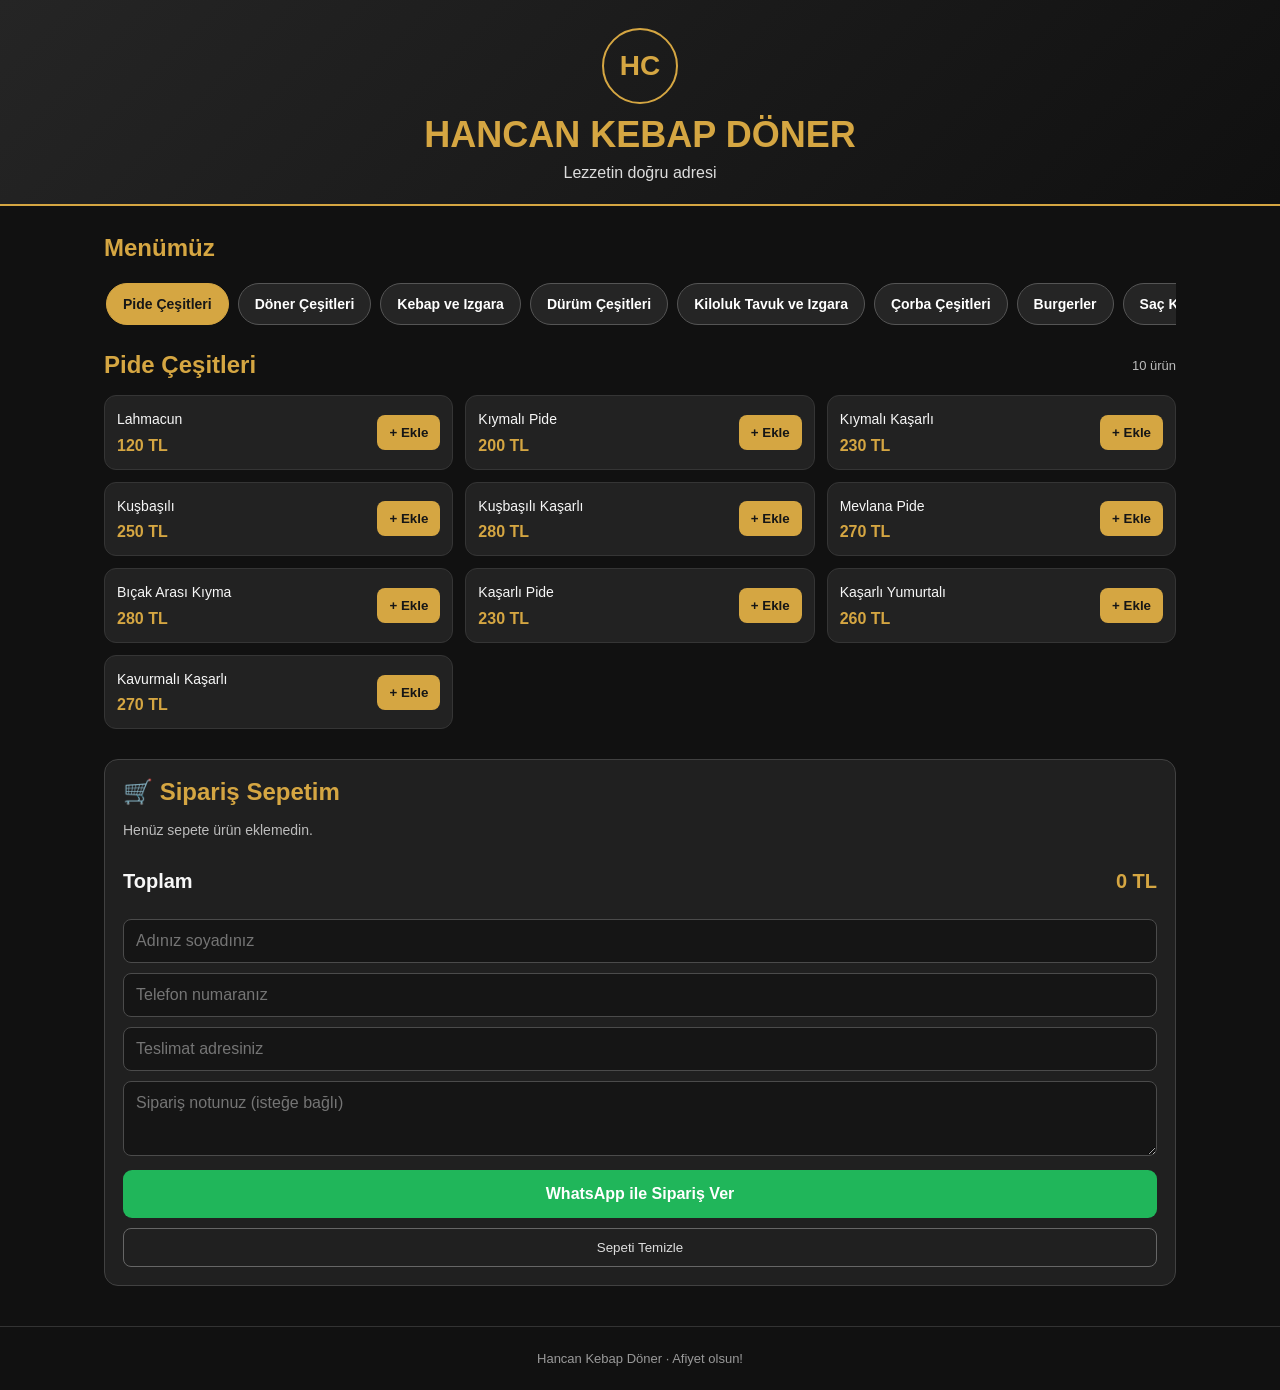
==== commit 6ea03aa2: "Refactor index.htm with updated styles and scripts Updated the HTML structure, improved styles, and " ====
--- a/index.htm
+++ b/index.htm
@@ -2,401 +2,783 @@
 <html lang="tr">
 <head>
 <meta charset="UTF-8">
-<meta name="viewport" content="width=device-width, initial-scale=1.0">
-<title>Hancan Kebap Döner | Online Menü</title>
+<meta name="viewport" content="width=device-width, initial-scale=1">
+<meta name="theme-color" content="#151515">
+<title>Hancan Kebap Döner | Menü ve Sipariş</title>
 
 <style>
-*{box-sizing:border-box}
-body{margin:0;font-family:Arial,sans-serif;background:#f5f3ef;color:#222}
-header{background:#171717;color:#fff;text-align:center;padding:28px 15px}
-header h1{margin:0;color:#e8b64c;font-size:30px}
-header p{margin:8px 0 0}
-.hero{background:#252525;color:white;text-align:center;padding:22px 12px}
-.hero h2{margin:0 0 8px;color:#e8b64c}
-nav{display:flex;gap:8px;overflow-x:auto;padding:12px;background:white;position:sticky;top:0;z-index:5}
-nav a{white-space:nowrap;text-decoration:none;background:#252525;color:white;padding:10px 13px;border-radius:7px;font-size:14px}
-nav a:hover{background:#b88627}
-main{max-width:1000px;margin:auto;padding:12px}
-.category{margin:24px 0;scroll-margin-top:75px}
-.category h2{background:#202020;color:#e8b64c;padding:14px;border-radius:8px;margin-bottom:10px}
-.products{display:grid;grid-template-columns:repeat(auto-fit,minmax(220px,1fr));gap:10px}
-.product{background:white;border-radius:9px;padding:15px;box-shadow:0 2px 7px #00000010;display:flex;flex-direction:column;justify-content:space-between}
-.product h3{margin:0 0 12px;font-size:16px}
-.price{font-size:19px;font-weight:bold;color:#9b6b0d;margin-bottom:12px}
-button{border:0;border-radius:6px;padding:11px;background:#218838;color:white;font-weight:bold;cursor:pointer}
-button:hover{opacity:.88}
-.cart{background:white;border-radius:10px;padding:18px;margin:25px 0;box-shadow:0 2px 8px #00000012}
-.cart h2{margin-top:0}
-.cart-row{display:flex;justify-content:space-between;align-items:center;gap:8px;border-bottom:1px solid #eee;padding:10px 0}
-.cart-row button{padding:5px 10px;background:#333}
-.cart-row .remove{background:#b3261e}
-.cart-total{font-size:23px;font-weight:bold;margin:18px 0}
-input,textarea{width:100%;padding:12px;border:1px solid #ccc;border-radius:6px;margin:6px 0 12px;font:inherit}
-.order-button{width:100%;background:#168a43;font-size:17px;padding:15px}
-.clear-button{background:#777;margin-top:8px}
-footer{text-align:center;background:#171717;color:white;padding:24px;margin-top:30px}
-footer strong{color:#e8b64c}
+:root {
+  --gold: #d5a642;
+  --dark: #151515;
+  --panel: #222;
+  --text: #f7f7f7;
+  --muted: #bcbcbc;
+  --green: #20b65a;
+}
+
+* { box-sizing: border-box; }
+
+body {
+  margin: 0;
+  font-family: Arial, Helvetica, sans-serif;
+  background: #111;
+  color: var(--text);
+}
+
+header {
+  text-align: center;
+  padding: 28px 15px 22px;
+  background: linear-gradient(135deg, #252525, #101010);
+  border-bottom: 2px solid var(--gold);
+}
+
+.logo {
+  width: 76px;
+  height: 76px;
+  margin: 0 auto 10px;
+  display: flex;
+  align-items: center;
+  justify-content: center;
+  border: 2px solid var(--gold);
+  border-radius: 50%;
+  color: var(--gold);
+  font-size: 28px;
+  font-weight: 900;
+}
+
+header h1 {
+  margin: 0;
+  color: var(--gold);
+  font-size: clamp(25px, 5vw, 36px);
+}
+
+header p {
+  color: #ddd;
+  margin: 8px 0 0;
+}
+
+.container {
+  width: min(1100px, 100%);
+  margin: auto;
+  padding: 18px 14px 40px;
+}
+
+h2 {
+  color: var(--gold);
+  margin: 10px 0 16px;
+}
+
+.category-bar {
+  display: flex;
+  gap: 9px;
+  overflow-x: auto;
+  padding: 5px 2px 14px;
+  margin-bottom: 12px;
+  scrollbar-width: thin;
+  scrollbar-color: var(--gold) #292929;
+  position: sticky;
+  top: 0;
+  z-index: 10;
+  background: #111;
+}
+
+.category-btn {
+  flex: 0 0 auto;
+  border: 1px solid #555;
+  border-radius: 22px;
+  background: #252525;
+  color: white;
+  padding: 12px 16px;
+  font-size: 14px;
+  font-weight: bold;
+  cursor: pointer;
+  white-space: nowrap;
+}
+
+.category-btn.active {
+  background: var(--gold);
+  border-color: var(--gold);
+  color: #171717;
+}
+
+.category-btn:focus-visible,
+.add-btn:focus-visible,
+.qty-btn:focus-visible {
+  outline: 2px solid white;
+  outline-offset: 3px;
+}
+
+.menu-heading {
+  display: flex;
+  align-items: center;
+  justify-content: space-between;
+  gap: 10px;
+  margin: 4px 0 16px;
+}
+
+.menu-heading h2 { margin: 0; }
+
+.product-count {
+  color: var(--muted);
+  font-size: 13px;
+}
+
+.products {
+  display: grid;
+  grid-template-columns: repeat(2, minmax(0, 1fr));
+  gap: 12px;
+}
+
+.product {
+  display: flex;
+  align-items: center;
+  justify-content: space-between;
+  gap: 10px;
+  min-width: 0;
+  background: var(--panel);
+  border: 1px solid #353535;
+  border-radius: 12px;
+  padding: 14px 12px;
+}
+
+.product-name {
+  font-size: 14px;
+  line-height: 1.4;
+  overflow-wrap: anywhere;
+}
+
+.price {
+  display: block;
+  color: var(--gold);
+  font-weight: bold;
+  margin-top: 7px;
+  white-space: nowrap;
+}
+
+.add-btn {
+  flex: 0 0 auto;
+  background: var(--gold);
+  color: #161616;
+  border: 0;
+  border-radius: 8px;
+  padding: 10px 12px;
+  font-weight: bold;
+  cursor: pointer;
+}
+
+.cart {
+  margin-top: 30px;
+  padding: 18px;
+  background: #202020;
+  border: 1px solid #414141;
+  border-radius: 14px;
+}
+
+.cart h2 { margin-top: 0; }
+
+.empty-cart {
+  color: var(--muted);
+  font-size: 14px;
+}
+
+.cart-item {
+  display: flex;
+  align-items: center;
+  justify-content: space-between;
+  gap: 12px;
+  padding: 12px 0;
+  border-bottom: 1px solid #3c3c3c;
+}
+
+.cart-item-name {
+  font-size: 14px;
+  line-height: 1.5;
+}
+
+.cart-item-price {
+  color: var(--gold);
+  font-weight: bold;
+  white-space: nowrap;
+}
+
+.qty-controls {
+  display: flex;
+  align-items: center;
+  gap: 9px;
+  margin-top: 7px;
+}
+
+.qty-btn {
+  width: 30px;
+  height: 30px;
+  border: 0;
+  border-radius: 7px;
+  font-size: 18px;
+  font-weight: bold;
+  background: #444;
+  color: white;
+  cursor: pointer;
+}
+
+.qty-number { min-width: 15px; text-align: center; }
+
+.remove-btn {
+  background: transparent;
+  border: 0;
+  color: #ff8585;
+  cursor: pointer;
+  font-size: 12px;
+  padding: 5px 0;
+}
+
+.cart-total {
+  display: flex;
+  justify-content: space-between;
+  gap: 10px;
+  font-size: 20px;
+  font-weight: bold;
+  padding: 18px 0;
+}
+
+.cart-total span:last-child { color: var(--gold); }
+
+.order-fields {
+  display: grid;
+  gap: 10px;
+  margin-top: 8px;
+}
+
+.order-fields input,
+.order-fields textarea {
+  width: 100%;
+  border: 1px solid #4b4b4b;
+  background: #151515;
+  color: white;
+  border-radius: 8px;
+  padding: 12px;
+  font: inherit;
+}
+
+.order-fields textarea {
+  min-height: 75px;
+  resize: vertical;
+}
+
+.whatsapp-btn {
+  display: block;
+  width: 100%;
+  margin-top: 14px;
+  padding: 15px;
+  border: 0;
+  border-radius: 9px;
+  background: var(--green);
+  color: white;
+  font-size: 16px;
+  font-weight: bold;
+  text-align: center;
+  cursor: pointer;
+}
+
+.clear-btn {
+  width: 100%;
+  margin-top: 10px;
+  padding: 11px;
+  background: transparent;
+  border: 1px solid #666;
+  border-radius: 8px;
+  color: #ddd;
+  cursor: pointer;
+}
+
+footer {
+  padding: 24px 12px;
+  text-align: center;
+  color: #999;
+  border-top: 1px solid #333;
+  font-size: 13px;
+}
+
+@media (max-width: 520px) {
+  .products { grid-template-columns: 1fr; }
+  .product { padding: 14px; }
+  .container { padding-left: 12px; padding-right: 12px; }
+}
+
+@media (min-width: 800px) {
+  .products { grid-template-columns: repeat(3, minmax(0, 1fr)); }
+}
 </style>
 </head>
 
 <body>
 
 <header>
+  <div class="logo">HC</div>
   <h1>HANCAN KEBAP DÖNER</h1>
   <p>Lezzetin doğru adresi</p>
 </header>
 
-<div class="hero">
-  <h2>Online Menü</h2>
-  <p>Menümüzü inceleyin, siparişinizi oluşturun!</p>
-</div>
-
-<nav id="categoryNav"></nav>
-
-<main>
-  <div id="menu"></div>
-
-  <section class="cart" id="sepet">
+<main class="container">
+  <h2>Menümüz</h2>
+
+  <nav id="categoryBar" class="category-bar"
+       aria-label="Menü kategorileri"></nav>
+
+  <section aria-live="polite">
+    <div class="menu-heading">
+      <h2 id="categoryTitle">Pide Çeşitleri</h2>
+      <span id="productCount" class="product-count"></span>
+    </div>
+
+    <div id="products" class="products"></div>
+  </section>
+
+  <section class="cart" id="cart">
     <h2>🛒 Sipariş Sepetim</h2>
-    <div id="cartItems">Sepetiniz henüz boş.</div>
-    <div class="cart-total">Toplam: <span id="total">0</span> TL</div>
-
-    <label for="customer">Adınız Soyadınız</label>
-    <input id="customer" placeholder="Adınız Soyadınız">
-
-    <label for="address">Teslimat Adresi</label>
-    <textarea id="address" rows="3" placeholder="Adresinizi yazın"></textarea>
-
-    <label for="note">Sipariş Notu (isteğe bağlı)</label>
-    <textarea id="note" rows="2" placeholder="Varsa sipariş notunuz"></textarea>
-
-    <button class="order-button" onclick="sendOrder()">
+
+    <div id="cartItems">
+      <p class="empty-cart">Henüz sepete ürün eklemedin.</p>
+    </div>
+
+    <div class="cart-total">
+      <span>Toplam</span>
+      <span id="total">0 TL</span>
+    </div>
+
+    <div class="order-fields">
+      <input id="customerName" type="text"
+             placeholder="Adınız soyadınız" autocomplete="name">
+
+      <input id="customerPhone" type="tel"
+             placeholder="Telefon numaranız" autocomplete="tel">
+
+      <input id="customerAddress" type="text"
+             placeholder="Teslimat adresiniz" autocomplete="street-address">
+
+      <textarea id="orderNote"
+                placeholder="Sipariş notunuz (isteğe bağlı)"></textarea>
+    </div>
+
+    <button class="whatsapp-btn" onclick="sendOrder()">
       WhatsApp ile Sipariş Ver
     </button>
-    <button class="clear-button" onclick="clearCart()">Sepeti Temizle</button>
+
+    <button class="clear-btn" onclick="clearCart()">
+      Sepeti Temizle
+    </button>
   </section>
 </main>
 
 <footer>
-  <strong>HANCAN KEBAP DÖNER</strong>
-  <p>Afiyet olsun!</p>
+  Hancan Kebap Döner · Afiyet olsun!
 </footer>
 
 <script>
 const categories = [
-{
- name:"Pide Çeşitleri",
- items:[
-  ["Lahmacun",120],
-  ["Kıymalı Pide",200],
-  ["Kıymalı Kaşarlı",230],
-  ["Kuşbaşılı",250],
-  ["Kuşbaşılı Kaşarlı",280],
-  ["Mevlana Pide",270],
-  ["Bıçak Arası Kıyma",280],
-  ["Kaşarlı Pide",230],
-  ["Kaşarlı Yumurtalı",260],
-  ["Kavurmalı Kaşarlı",270]
- ]
-},
-{
- name:"Döner Çeşitleri",
- items:[
-  ["Ekmek Arası (100 GR)",150],
-  ["Klasik (100 GR)",150],
-  ["Hatay Soslu (100 GR)",150],
-  ["Zurna Döner (130 GR)",200],
-  ["Pilav Üstü (100 GR)",200],
-  ["Pilav Üstü (150 GR)",240],
-  ["Porsiyon Döner (150 GR)",250],
-  ["Porsiyon Döner (200 GR)",290]
- ]
-},
-{
- name:"Kebap ve Izgara",
- items:[
-  ["Burdur Şiş",450],
-  ["Adana Kebap",450],
-  ["Kuzu Şiş",500],
-  ["Ciğer Şiş",500],
-  ["Tavuk Şiş",350],
-  ["Tavuk Kanat",360],
-  ["Patlıcanlı Kebap",450],
-  ["Domatesli Kebap",450],
-  ["Sarma Beyti",500],
-  ["Altı Ezmeli",450],
-  ["Yoğurtlu Kebap",500],
-  ["Tavuk Kelebek",340],
-  ["Tavuk Pirzola",340],
-  ["4 Kişilik Hancan Karışık Kebap",2200],
-  ["Tek Kişilik Karışık Specİal",900],
-  ["Izgara Köfte",450]
- ]
-},
-{
- name:"Dürüm Çeşitleri",
- items:[
-  ["Adana Dürüm",220],
-  ["Urfa Dürüm",220],
-  ["Lahmacun Arası Adana",350],
-  ["Tavuk Şiş",200],
-  ["Kuzu Şiş",290],
-  ["Ciğer Şiş",290],
-  ["Köfte Dürüm",220],
-  ["Yarım Ekmek Köfte",220],
-  ["Specİal Karışık Dürüm (Adana-Kuzu)",450]
- ]
-},
-{
- name:"Kiloluk Tavuk ve Izgara",
- items:[
-  ["Kanat 1 KG",699],
-  ["Kelebek 1 KG",499],
-  ["Pirzola 1 KG",499],
-  ["Tavuk Şiş 1 KG",649],
-  ["5 Şiş Adana + 5 Şiş Tavuk",1700],
-  ["Izgara Köfte 1 KG",1400]
- ]
-},
-{
- name:"Çorba Çeşitleri",
- items:[
-  ["Mercimek Çorbası",200],
-  ["Tavuk Çorbası",200],
-  ["Kelle Paça Çorbası",250],
-  ["İşkembe Çorbası",250]
- ]
-},
-{
- name:"Burgerler",
- items:[
-  ["Et Hamburger",350],
-  ["Tavuk Hamburger",250]
- ]
-},
-{
- name:"Saç Kavurmalar",
- items:[
-  ["Et Saç Kavurma",560],
-  ["Tavuk Saç Kavurma",360]
- ]
-},
-{
- name:"Güveç Çeşitleri",
- items:[
-  ["Güveçte Köfte",450],
-  ["Güveçte Kuzu",560],
-  ["Güveçte Tavuk",360]
- ]
-},
-{
- name:"Tatlılar",
- items:[
-  ["Fırın Sütlaç",80],
-  ["Supangle",80],
-  ["Sade Künefe",200],
-  ["Fıstıklı Künefe",250],
-  ["Kare Katmer",250],
-  ["Gül Katmer",250],
-  ["Fıstıklı Burma",250]
- ]
-},
-{
- name:"İçecek Çeşitleri",
- items:[
-  ["Coca cola 33cl.",80],
-  ["Coca cola Zero 33cl.",80],
-  ["Fanta 33cl.",80],
-  ["Sprite 33 cl.",80],
-  ["Fuse tea Karpuz 33cl.",80],
-  ["Fuse tea Şeftali 33cl.",80],
-  ["Fuse tea Mango 33cl.",80],
-  ["Fuse tea Limon 33cl.",80],
-  ["Fuse tea Çilek 33cl.",80],
-  ["Cappy şeftali 33cl.",80],
-  ["Cappy karışık 33cl.",80],
-  ["Cappy vişne 33cl.",80],
-  ["Sütaş ayran 27cl.",50],
-  ["Acılı şalgam 33cl.",50],
-  ["Acısız şalgam 33cl.",50],
-  ["Su 0.5",20],
-  ["1 litre kola",100],
-  ["1 litre fanta",100],
-  ["1 litre sprite",100],
-  ["1 litre ayran",80],
-  ["1 litre acılı şalgam",80],
-  ["1 litre acısız şalgam",80],
-  ["2.5 litre kola",130],
-  ["2.5 litre fanta",130]
- ]
-},
-{
- name:"Mezeler",
- items:[
-  ["Humus",200],
-  ["Mutebbel",200],
-  ["Babağannuş",200],
-  ["Acı Ezme",150],
-  ["Haydari",150],
-  ["Köpoğlu",200]
- ]
-}
+  {
+    name: "Pide Çeşitleri",
+    items: [
+      ["Lahmacun", 120],
+      ["Kıymalı Pide", 200],
+      ["Kıymalı Kaşarlı", 230],
+      ["Kuşbaşılı", 250],
+      ["Kuşbaşılı Kaşarlı", 280],
+      ["Mevlana Pide", 270],
+      ["Bıçak Arası Kıyma", 280],
+      ["Kaşarlı Pide", 230],
+      ["Kaşarlı Yumurtalı", 260],
+      ["Kavurmalı Kaşarlı", 270]
+    ]
+  },
+  {
+    name: "Döner Çeşitleri",
+    items: [
+      ["Ekmek Arası (100 GR)", 150],
+      ["Klasik (100 GR)", 150],
+      ["Hatay Soslu (100 GR)", 150],
+      ["Zurna Döner (130 GR)", 200],
+      ["Pilav Üstü (100 GR)", 200],
+      ["Pilav Üstü (150 GR)", 240],
+      ["Porsiyon Döner (150 GR)", 250],
+      ["Porsiyon Döner (200 GR)", 290]
+    ]
+  },
+  {
+    name: "Kebap ve Izgara",
+    items: [
+      ["Burdur Şiş", 450],
+      ["Adana Kebap", 450],
+      ["Kuzu Şiş", 500],
+      ["Ciğer Şiş", 500],
+      ["Tavuk Şiş", 350],
+      ["Tavuk Kanat", 360],
+      ["Patlıcanlı Kebap", 450],
+      ["Domatesli Kebap", 450],
+      ["Sarma Beyti", 500],
+      ["Altı Ezmeli", 450],
+      ["Yoğurtlu Kebap", 500],
+      ["Tavuk Kelebek", 340],
+      ["Tavuk Pirzola", 340],
+      ["4 Kişilik Hancan Karışık Kebap", 2200],
+      ["Tek Kişilik Karışık Specİal", 900],
+      ["Izgara Köfte", 450]
+    ]
+  },
+  {
+    name: "Dürüm Çeşitleri",
+    items: [
+      ["Adana Dürüm", 220],
+      ["Urfa Dürüm", 220],
+      ["Lahmacun Arası Adana", 350],
+      ["Tavuk Şiş", 200],
+      ["Kuzu Şiş", 290],
+      ["Ciğer Şiş", 290],
+      ["Köfte Dürüm", 220],
+      ["Yarım Ekmek Köfte", 220],
+      ["Specİal Karışık Dürüm (Adana-Kuzu)", 450]
+    ]
+  },
+  {
+    name: "Kiloluk Tavuk ve Izgara",
+    items: [
+      ["Kanat 1 KG", 699],
+      ["Kelebek 1 KG", 499],
+      ["Pirzola 1 KG", 499],
+      ["Tavuk Şiş 1 KG", 649],
+      ["5 Şiş Adana + 5 Şiş Tavuk", 1700],
+      ["Izgara Köfte 1 KG", 1400]
+    ]
+  },
+  {
+    name: "Çorba Çeşitleri",
+    items: [
+      ["Mercimek Çorbası", 200],
+      ["Tavuk Çorbası", 200],
+      ["Kelle Paça Çorbası", 250],
+      ["İşkembe Çorbası", 250]
+    ]
+  },
+  {
+    name: "Burgerler",
+    items: [
+      ["Et Hamburger", 350],
+      ["Tavuk Hamburger", 250]
+    ]
+  },
+  {
+    name: "Saç Kavurmalar",
+    items: [
+      ["Et Saç Kavurma", 560],
+      ["Tavuk Saç Kavurma", 360]
+    ]
+  },
+  {
+    name: "Güveç Çeşitleri",
+    items: [
+      ["Güveçte Köfte", 450],
+      ["Güveçte Kuzu", 560],
+      ["Güveçte Tavuk", 360]
+    ]
+  },
+  {
+    name: "Tatlılar",
+    items: [
+      ["Fırın Sütlaç", 80],
+      ["Supangle", 80],
+      ["Sade Künefe", 200],
+      ["Fıstıklı Künefe", 250],
+      ["Kare Katmer", 250],
+      ["Gül Katmer", 250],
+      ["Fıstıklı Burma", 250]
+    ]
+  },
+  {
+    name: "İçecek Çeşitleri",
+    items: [
+      ["Coca cola 33cl.", 80],
+      ["Coca cola Zero 33cl.", 80],
+      ["Fanta 33cl.", 80],
+      ["Sprite 33 cl.", 80],
+      ["Fuse tea Karpuz 33cl.", 80],
+      ["Fuse tea Şeftali 33cl.", 80],
+      ["Fuse tea Mango 33cl.", 80],
+      ["Fuse tea Limon 33cl.", 80],
+      ["Fuse tea Çilek 33cl.", 80],
+      ["Cappy şeftali 33cl.", 80],
+      ["Cappy karışık 33cl.", 80],
+      ["Cappy vişne 33cl.", 80],
+      ["Sütaş ayran 27cl.", 50],
+      ["Acılı şalgam 33cl.", 50],
+      ["Acısız şalgam 33cl.", 50],
+      ["Su 0.5", 20],
+      ["1 litre kola", 100],
+      ["1 litre fanta", 100],
+      ["1 litre sprite", 100],
+      ["1 litre ayran", 80],
+      ["1 litre acılı şalgam", 80],
+      ["1 litre acısız şalgam", 80],
+      ["2.5 litre kola", 130],
+      ["2.5 litre fanta", 130]
+    ]
+  },
+  {
+    name: "Mezeler",
+    items: [
+      ["Humus", 200],
+      ["Mutebbel", 200],
+      ["Babağannuş", 200],
+      ["Acı Ezme", 150],
+      ["Haydari", 150],
+      ["Köpoğlu", 200]
+    ]
+  }
 ];
 
-let products = [];
-let cart = {};
-
-categories.forEach((category, categoryIndex) => {
-  category.items.forEach((item, itemIndex) => {
-    products.push({
-      id: categoryIndex + "-" + itemIndex,
-      name: item[0],
-      price: item[1],
-      category: category.name
+// WhatsApp sipariş numarası: ülke koduyla, + işareti olmadan.
+const WHATSAPP_NUMBER = "905451546507";
+
+let selectedCategory = 0;
+const cart = new Map();
+
+function formatPrice(amount) {
+  return amount.toLocaleString("tr-TR") + " TL";
+}
+
+function renderCategories() {
+  const bar = document.getElementById("categoryBar");
+  bar.replaceChildren();
+
+  categories.forEach((category, index) => {
+    const button = document.createElement("button");
+    button.type = "button";
+    button.className =
+      "category-btn" + (index === selectedCategory ? " active" : "");
+    button.textContent = category.name;
+    button.setAttribute("aria-pressed", String(index === selectedCategory));
+
+    button.addEventListener("click", () => {
+      selectedCategory = index;
+      renderCategories();
+      renderProducts();
+
+      // Mobilde seçilen kategori butonunu görünür alana getir.
+      const activeButton = document.querySelector(".category-btn.active");
+      if (activeButton) {
+        activeButton.scrollIntoView({
+          behavior: "smooth",
+          block: "nearest",
+          inline: "nearest"
+        });
+      }
     });
+
+    bar.appendChild(button);
   });
-});
-
-function renderMenu() {
-  const nav = document.getElementById("categoryNav");
-  const menu = document.getElementById("menu");
-
-  nav.innerHTML = "";
-  menu.innerHTML = "";
-
-  categories.forEach((category, index) => {
-    const id = "category-" + index;
-
-    nav.innerHTML += `
-      <a href="#${id}">${category.name}</a>
-    `;
-
-    const categoryProducts = products.filter(p => p.category === category.name);
-
-    menu.innerHTML += `
-      <section class="category" id="${id}">
-        <h2>${category.name}</h2>
-        <div class="products">
-          ${categoryProducts.map(p => `
-            <div class="product">
-              <div>
-                <h3>${p.name}</h3>
-                <div class="price">${p.price.toLocaleString("tr-TR")} TL</div>
-              </div>
-              <button onclick="addToCart('${p.id}')">Sepete Ekle</button>
-            </div>
-          `).join("")}
-        </div>
-      </section>
-    `;
+}
+
+function renderProducts() {
+  const category = categories[selectedCategory];
+  const container = document.getElementById("products");
+
+  document.getElementById("categoryTitle").textContent = category.name;
+  document.getElementById("productCount").textContent =
+    category.items.length + " ürün";
+
+  // Yalnızca seçili kategorinin ürünleri gösterilir.
+  container.replaceChildren();
+
+  category.items.forEach(([name, price]) => {
+    const key = category.name + "::" + name;
+
+    const card = document.createElement("article");
+    card.className = "product";
+
+    const info = document.createElement("div");
+
+    const productName = document.createElement("div");
+    productName.className = "product-name";
+    productName.textContent = name;
+
+    const productPrice = document.createElement("span");
+    productPrice.className = "price";
+    productPrice.textContent = formatPrice(price);
+
+    info.append(productName, productPrice);
+
+    const addButton = document.createElement("button");
+    addButton.type = "button";
+    addButton.className = "add-btn";
+    addButton.textContent = "+ Ekle";
+    addButton.setAttribute("aria-label", name + " sepete ekle");
+
+    addButton.addEventListener("click", () => addToCart(key, name, price));
+
+    card.append(info, addButton);
+    container.appendChild(card);
   });
 }
 
-function addToCart(id) {
-  cart[id] = (cart[id] || 0) + 1;
+function addToCart(key, name, price) {
+  const existing = cart.get(key);
+
+  if (existing) {
+    existing.quantity += 1;
+  } else {
+    cart.set(key, { name, price, quantity: 1 });
+  }
+
   renderCart();
 }
 
-function changeQuantity(id, change) {
-  cart[id] = (cart[id] || 0) + change;
-
-  if (cart[id] <= 0) {
-    delete cart[id];
+function changeQuantity(key, amount) {
+  const item = cart.get(key);
+  if (!item) return;
+
+  item.quantity += amount;
+
+  if (item.quantity <= 0) {
+    cart.delete(key);
   }
 
   renderCart();
+}
+
+function removeItem(key) {
+  cart.delete(key);
+  renderCart();
+}
+
+function clearCart() {
+  if (cart.size === 0) return;
+
+  if (confirm("Sepetteki bütün ürünler silinsin mi?")) {
+    cart.clear();
+    renderCart();
+  }
 }
 
 function renderCart() {
   const container = document.getElementById("cartItems");
-  const entries = Object.entries(cart);
-
-  if (entries.length === 0) {
-    container.innerHTML = "Sepetiniz henüz boş.";
-    document.getElementById("total").textContent = "0";
+  container.replaceChildren();
+
+  if (cart.size === 0) {
+    const empty = document.createElement("p");
+    empty.className = "empty-cart";
+    empty.textContent = "Henüz sepete ürün eklemedin.";
+    container.appendChild(empty);
+  }
+
+  let total = 0;
+
+  cart.forEach((item, key) => {
+    total += item.price * item.quantity;
+
+    const row = document.createElement("div");
+    row.className = "cart-item";
+
+    const info = document.createElement("div");
+
+    const name = document.createElement("div");
+    name.className = "cart-item-name";
+    name.textContent = item.name;
+
+    const controls = document.createElement("div");
+    controls.className = "qty-controls";
+
+    const minus = document.createElement("button");
+    minus.type = "button";
+    minus.className = "qty-btn";
+    minus.textContent = "−";
+    minus.setAttribute("aria-label", item.name + " adedini azalt");
+    minus.addEventListener("click", () => changeQuantity(key, -1));
+
+    const quantity = document.createElement("span");
+    quantity.className = "qty-number";
+    quantity.textContent = item.quantity;
+
+    const plus = document.createElement("button");
+    plus.type = "button";
+    plus.className = "qty-btn";
+    plus.textContent = "+";
+    plus.setAttribute("aria-label", item.name + " adedini artır");
+    plus.addEventListener("click", () => changeQuantity(key, 1));
+
+    const remove = document.createElement("button");
+    remove.type = "button";
+    remove.className = "remove-btn";
+    remove.textContent = "Sil";
+    remove.addEventListener("click", () => removeItem(key));
+
+    controls.append(minus, quantity, plus, remove);
+    info.append(name, controls);
+
+    const price = document.createElement("div");
+    price.className = "cart-item-price";
+    price.textContent = formatPrice(item.price * item.quantity);
+
+    row.append(info, price);
+    container.appendChild(row);
+  });
+
+  document.getElementById("total").textContent = formatPrice(total);
+}
+
+function sendOrder() {
+  if (cart.size === 0) {
+    alert("Kanka, önce sepete ürün ekle.");
     return;
   }
 
-  let total = 0;
-
-  container.innerHTML = entries.map(([id, quantity]) => {
-    const product = products.find(p => p.id === id);
-    const subtotal = product.price * quantity;
-    total += subtotal;
-
-    return `
-      <div class="cart-row">
-        <div>
-          <strong>${product.name}</strong><br>
-          ${product.price.toLocaleString("tr-TR")} TL × ${quantity}
-          = ${subtotal.toLocaleString("tr-TR")} TL
-        </div>
-        <div>
-          <button onclick="changeQuantity('${id}',-1)">−</button>
-          <button onclick="changeQuantity('${id}',1)">+</button>
-          <button class="remove" onclick="removeItem('${id}')">×</button>
-        </div>
-      </div>
-    `;
-  }).join("");
-
-  document.getElementById("total").textContent =
-    total.toLocaleString("tr-TR");
-}
-
-function removeItem(id) {
-  delete cart[id];
-  renderCart();
-}
-
-function clearCart() {
-  cart = {};
-  renderCart();
-}
-
-function sendOrder() {
-  const entries = Object.entries(cart);
-
-  if (entries.length === 0) {
-    alert("Kanka, önce sepete ürün ekle!");
+  const customerName =
+    document.getElementById("customerName").value.trim();
+  const customerPhone =
+    document.getElementById("customerPhone").value.trim();
+  const customerAddress =
+    document.getElementById("customerAddress").value.trim();
+  const orderNote =
+    document.getElementById("orderNote").value.trim();
+
+  if (!customerName || !customerPhone || !customerAddress) {
+    alert("Lütfen adınızı, telefonunuzu ve teslimat adresinizi doldurun.");
     return;
   }
 
-  const customer = document.getElementById("customer").value.trim();
-  const address = document.getElementById("address").value.trim();
-  const note = document.getElementById("note").value.trim();
+  const lines = [
+    "*HANCAN KEBAP DÖNER - SİPARİŞ*",
+    "",
+    "*Müşteri:* " + customerName,
+    "*Telefon:* " + customerPhone,
+    "*Adres:* " + customerAddress,
+    "",
+    "*Sipariş detayları:*"
+  ];
 
   let total = 0;
-  let message = "HANCAN KEBAP DÖNER - SİPARİŞİM\n\n";
-
-  entries.forEach(([id, quantity]) => {
-    const product = products.find(p => p.id === id);
-    const subtotal = product.price * quantity;
+
+  cart.forEach(item => {
+    const subtotal = item.price * item.quantity;
     total += subtotal;
-
-    message += `${product.name} x ${quantity} = ${subtotal} TL\n`;
+    lines.push(
+      "• " + item.name + " x" + item.quantity +
+      " — " + formatPrice(subtotal)
+    );
   });
 
-  message += `\nTOPLAM: ${total} TL\n`;
-
-  if (customer) message += `\nAd Soyad: ${customer}`;
-  if (address) message += `\nAdres: ${address}`;
-  if (note) message += `\nSipariş Notu: ${note}`;
-
-  /*
-    Aşağıdaki numara önceki kodda kullanılan numaradır.
-    İşletmenin doğru WhatsApp numarası değilse değiştir.
-    Türkiye numarasını 90 ile başlat; + veya boşluk kullanma.
-  */
-  const whatsappNumber = "905451546507";
-
-  const url = "https://wa.me/" + whatsappNumber +
-    "?text=" + encodeURIComponent(message);
-
-  window.open(url, "_blank");
-}
-
-renderMenu();
+  lines.push("", "*TOPLAM: " + formatPrice(total) + "*");
+
+  if (orderNote) {
+    lines.push("", "*Sipariş notu:* " + orderNote);
+  }
+
+  const url =
+    "https://wa.me/" + WHATSAPP_NUMBER +
+    "?text=" + encodeURIComponent(lines.join("\n"));
+
+  window.open(url, "_blank", "noopener,noreferrer");
+}
+
+renderCategories();
+renderProducts();
 renderCart();
 </script>
 
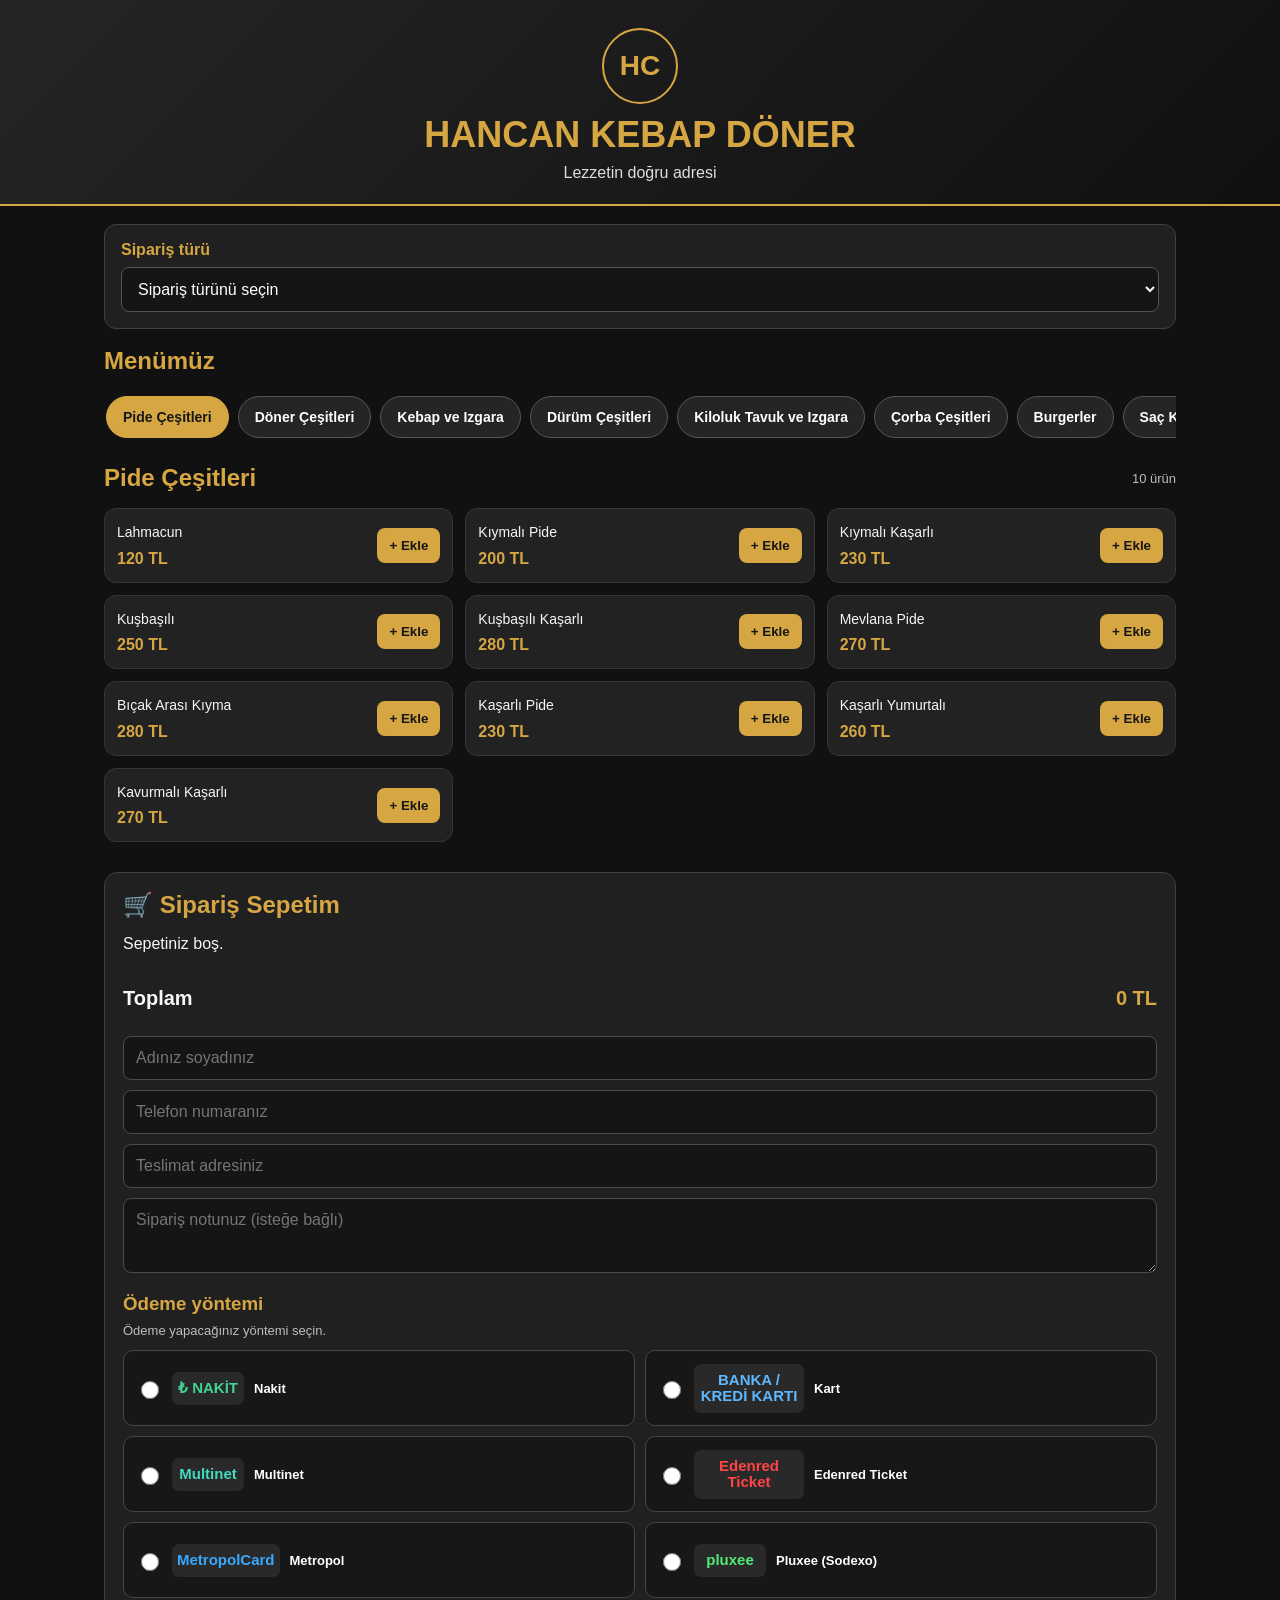
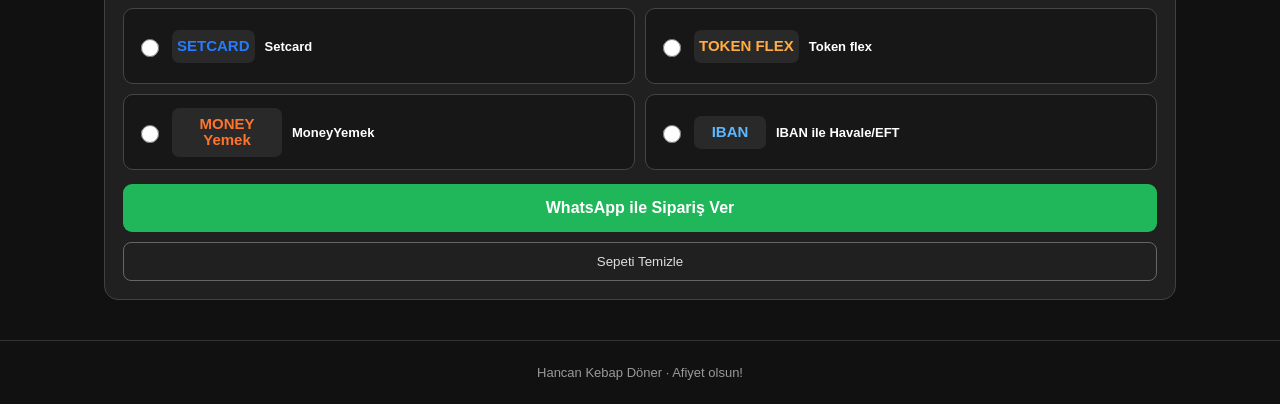
==== commit 4b279249: "Implement payment options and order mode selection Added payment section with options and order mode" ====
--- a/index.htm
+++ b/index.htm
@@ -1,3 +1,4 @@
+
 <!DOCTYPE html>
 <html lang="tr">
 <head>
@@ -5,782 +6,430 @@
 <meta name="viewport" content="width=device-width, initial-scale=1">
 <meta name="theme-color" content="#151515">
 <title>Hancan Kebap Döner | Menü ve Sipariş</title>
-
 <style>
-:root {
-  --gold: #d5a642;
-  --dark: #151515;
-  --panel: #222;
-  --text: #f7f7f7;
-  --muted: #bcbcbc;
-  --green: #20b65a;
-}
-
-* { box-sizing: border-box; }
-
-body {
-  margin: 0;
-  font-family: Arial, Helvetica, sans-serif;
-  background: #111;
-  color: var(--text);
-}
-
-header {
-  text-align: center;
-  padding: 28px 15px 22px;
-  background: linear-gradient(135deg, #252525, #101010);
-  border-bottom: 2px solid var(--gold);
-}
-
-.logo {
-  width: 76px;
-  height: 76px;
-  margin: 0 auto 10px;
-  display: flex;
-  align-items: center;
-  justify-content: center;
-  border: 2px solid var(--gold);
-  border-radius: 50%;
-  color: var(--gold);
-  font-size: 28px;
-  font-weight: 900;
-}
-
-header h1 {
-  margin: 0;
-  color: var(--gold);
-  font-size: clamp(25px, 5vw, 36px);
-}
-
-header p {
-  color: #ddd;
-  margin: 8px 0 0;
-}
-
-.container {
-  width: min(1100px, 100%);
-  margin: auto;
-  padding: 18px 14px 40px;
-}
-
-h2 {
-  color: var(--gold);
-  margin: 10px 0 16px;
-}
-
-.category-bar {
-  display: flex;
-  gap: 9px;
-  overflow-x: auto;
-  padding: 5px 2px 14px;
-  margin-bottom: 12px;
-  scrollbar-width: thin;
-  scrollbar-color: var(--gold) #292929;
-  position: sticky;
-  top: 0;
-  z-index: 10;
-  background: #111;
-}
-
-.category-btn {
-  flex: 0 0 auto;
-  border: 1px solid #555;
-  border-radius: 22px;
-  background: #252525;
-  color: white;
-  padding: 12px 16px;
-  font-size: 14px;
-  font-weight: bold;
-  cursor: pointer;
-  white-space: nowrap;
-}
-
-.category-btn.active {
-  background: var(--gold);
-  border-color: var(--gold);
-  color: #171717;
-}
-
-.category-btn:focus-visible,
-.add-btn:focus-visible,
-.qty-btn:focus-visible {
-  outline: 2px solid white;
-  outline-offset: 3px;
-}
-
-.menu-heading {
-  display: flex;
-  align-items: center;
-  justify-content: space-between;
-  gap: 10px;
-  margin: 4px 0 16px;
-}
-
-.menu-heading h2 { margin: 0; }
-
-.product-count {
-  color: var(--muted);
-  font-size: 13px;
-}
-
-.products {
-  display: grid;
-  grid-template-columns: repeat(2, minmax(0, 1fr));
-  gap: 12px;
-}
-
-.product {
-  display: flex;
-  align-items: center;
-  justify-content: space-between;
-  gap: 10px;
-  min-width: 0;
-  background: var(--panel);
-  border: 1px solid #353535;
-  border-radius: 12px;
-  padding: 14px 12px;
-}
-
-.product-name {
-  font-size: 14px;
-  line-height: 1.4;
-  overflow-wrap: anywhere;
-}
-
-.price {
-  display: block;
-  color: var(--gold);
-  font-weight: bold;
-  margin-top: 7px;
-  white-space: nowrap;
-}
-
-.add-btn {
-  flex: 0 0 auto;
-  background: var(--gold);
-  color: #161616;
-  border: 0;
-  border-radius: 8px;
-  padding: 10px 12px;
-  font-weight: bold;
-  cursor: pointer;
-}
-
-.cart {
-  margin-top: 30px;
-  padding: 18px;
-  background: #202020;
-  border: 1px solid #414141;
-  border-radius: 14px;
-}
-
-.cart h2 { margin-top: 0; }
-
-.empty-cart {
-  color: var(--muted);
-  font-size: 14px;
-}
-
-.cart-item {
-  display: flex;
-  align-items: center;
-  justify-content: space-between;
-  gap: 12px;
-  padding: 12px 0;
-  border-bottom: 1px solid #3c3c3c;
-}
-
-.cart-item-name {
-  font-size: 14px;
-  line-height: 1.5;
-}
-
-.cart-item-price {
-  color: var(--gold);
-  font-weight: bold;
-  white-space: nowrap;
-}
-
-.qty-controls {
-  display: flex;
-  align-items: center;
-  gap: 9px;
-  margin-top: 7px;
-}
-
-.qty-btn {
-  width: 30px;
-  height: 30px;
-  border: 0;
-  border-radius: 7px;
-  font-size: 18px;
-  font-weight: bold;
-  background: #444;
-  color: white;
-  cursor: pointer;
-}
-
-.qty-number { min-width: 15px; text-align: center; }
-
-.remove-btn {
-  background: transparent;
-  border: 0;
-  color: #ff8585;
-  cursor: pointer;
-  font-size: 12px;
-  padding: 5px 0;
-}
-
-.cart-total {
-  display: flex;
-  justify-content: space-between;
-  gap: 10px;
-  font-size: 20px;
-  font-weight: bold;
-  padding: 18px 0;
-}
-
-.cart-total span:last-child { color: var(--gold); }
-
-.order-fields {
-  display: grid;
-  gap: 10px;
-  margin-top: 8px;
-}
-
-.order-fields input,
-.order-fields textarea {
-  width: 100%;
-  border: 1px solid #4b4b4b;
-  background: #151515;
-  color: white;
-  border-radius: 8px;
-  padding: 12px;
-  font: inherit;
-}
-
-.order-fields textarea {
-  min-height: 75px;
-  resize: vertical;
-}
-
-.whatsapp-btn {
-  display: block;
-  width: 100%;
-  margin-top: 14px;
-  padding: 15px;
-  border: 0;
-  border-radius: 9px;
-  background: var(--green);
-  color: white;
-  font-size: 16px;
-  font-weight: bold;
-  text-align: center;
-  cursor: pointer;
-}
-
-.clear-btn {
-  width: 100%;
-  margin-top: 10px;
-  padding: 11px;
-  background: transparent;
-  border: 1px solid #666;
-  border-radius: 8px;
-  color: #ddd;
-  cursor: pointer;
-}
-
-footer {
-  padding: 24px 12px;
-  text-align: center;
-  color: #999;
-  border-top: 1px solid #333;
-  font-size: 13px;
-}
-
-@media (max-width: 520px) {
-  .products { grid-template-columns: 1fr; }
-  .product { padding: 14px; }
-  .container { padding-left: 12px; padding-right: 12px; }
-}
-
-@media (min-width: 800px) {
-  .products { grid-template-columns: repeat(3, minmax(0, 1fr)); }
-}
+:root{--gold:#d5a642;--dark:#151515;--panel:#222;--text:#f7f7f7;--muted:#bcbcbc;--green:#20b65a}
+*{box-sizing:border-box}
+body{margin:0;font-family:Arial,Helvetica,sans-serif;background:#111;color:var(--text)}
+header{text-align:center;padding:28px 15px 22px;background:linear-gradient(135deg,#252525,#101010);border-bottom:2px solid var(--gold)}
+.logo{width:76px;height:76px;margin:0 auto 10px;display:flex;align-items:center;justify-content:center;border:2px solid var(--gold);border-radius:50%;color:var(--gold);font-size:28px;font-weight:900}
+header h1{margin:0;color:var(--gold);font-size:clamp(25px,5vw,36px)}
+header p{color:#ddd;margin:8px 0 0}
+.container{width:min(1100px,100%);margin:auto;padding:18px 14px 40px}
+h2{color:var(--gold);margin:10px 0 16px}
+.category-bar{display:flex;gap:9px;overflow-x:auto;padding:5px 2px 14px;margin-bottom:12px;scrollbar-width:thin;scrollbar-color:var(--gold) #292929;position:sticky;top:0;z-index:10;background:#111}
+.category-btn{flex:0 0 auto;border:1px solid #555;border-radius:22px;background:#252525;color:white;padding:12px 16px;font-size:14px;font-weight:bold;cursor:pointer;white-space:nowrap}
+.category-btn.active{background:var(--gold);border-color:var(--gold);color:#171717}
+.category-btn:focus-visible,.add-btn:focus-visible,.qty-btn:focus-visible{outline:2px solid white;outline-offset:3px}
+.menu-heading{display:flex;align-items:center;justify-content:space-between;gap:10px;margin:4px 0 16px}
+.menu-heading h2{margin:0}.product-count{color:var(--muted);font-size:13px}
+.products{display:grid;grid-template-columns:repeat(2,minmax(0,1fr));gap:12px}
+.product{display:flex;align-items:center;justify-content:space-between;gap:10px;min-width:0;background:var(--panel);border:1px solid #353535;border-radius:12px;padding:14px 12px}
+.product-name{font-size:14px;line-height:1.4;overflow-wrap:anywhere}
+.price{display:block;color:var(--gold);font-weight:bold;margin-top:7px;white-space:nowrap}
+.add-btn{flex:0 0 auto;background:var(--gold);color:#161616;border:0;border-radius:8px;padding:10px 12px;font-weight:bold;cursor:pointer}
+.cart{margin-top:30px;padding:18px;background:#202020;border:1px solid #414141;border-radius:14px}
+.cart h2{margin-top:0}.empty-cart{color:var(--muted);font-size:14px}
+.cart-item{display:flex;align-items:center;justify-content:space-between;gap:12px;padding:12px 0;border-bottom:1px solid #3c3c3c}
+.cart-item-name{font-size:14px;line-height:1.5}.cart-item-price{color:var(--gold);font-weight:bold;white-space:nowrap}
+.qty-controls{display:flex;align-items:center;gap:9px;margin-top:7px}
+.qty-btn{width:30px;height:30px;border:0;border-radius:7px;font-size:18px;font-weight:bold;background:#444;color:white;cursor:pointer}
+.qty-number{min-width:15px;text-align:center}
+.remove-btn{background:transparent;border:0;color:#ff8585;cursor:pointer;font-size:12px;padding:5px 0}
+.cart-total{display:flex;justify-content:space-between;gap:10px;font-size:20px;font-weight:bold;padding:18px 0}
+.cart-total span:last-child{color:var(--gold)}
+.order-fields{display:grid;gap:10px;margin-top:8px}
+.order-fields input,.order-fields textarea{width:100%;border:1px solid #4b4b4b;background:#151515;color:white;border-radius:8px;padding:12px;font:inherit}
+.order-fields textarea{min-height:75px;resize:vertical}
+.payment-section{margin-top:20px}
+.payment-section h3{color:var(--gold);margin:0 0 8px}
+.payment-hint{color:var(--muted);font-size:13px;margin:0 0 12px}
+.payment-options{display:grid;grid-template-columns:repeat(2,minmax(0,1fr));gap:10px}
+.payment-option{display:flex;align-items:center;gap:10px;min-height:76px;padding:12px;background:#171717;border:1px solid #454545;border-radius:10px;cursor:pointer;text-align:left;color:white;font:inherit}
+.payment-option.selected{border:2px solid var(--gold);background:#292317}
+.payment-option input{accent-color:var(--gold);width:18px;height:18px;flex:0 0 auto}
+.payment-logo{min-width:72px;max-width:110px;text-align:center;font-weight:900;font-size:15px;line-height:1.1;padding:8px 5px;border-radius:7px;background:#292929;overflow-wrap:anywhere}
+.logo-cash{color:#42d392}.logo-card{color:#5db8ff}.logo-multinet{color:#42d9c0}.logo-edenred{color:#ff4545}.logo-metropol{color:#38a9ff}.logo-pluxee{color:#54e879}.logo-setcard{color:#267bff}.logo-token{color:#ffad43}.logo-money{color:#ff742d}
+.payment-name{font-size:13px;font-weight:bold}
+.table-banner{display:none;margin:0 0 18px;padding:14px;border:1px solid var(--gold);border-radius:10px;background:#292317;color:var(--gold);font-weight:bold}
+.mode-panel{margin:0 0 18px;padding:16px;background:#202020;border:1px solid #414141;border-radius:12px}
+.mode-panel label{display:block;color:var(--gold);font-weight:bold;margin-bottom:8px}
+.mode-panel select{width:100%;padding:12px;border:1px solid #555;border-radius:8px;background:#151515;color:white;font:inherit}
+#tableSelectWrap{margin-top:12px;display:none}
+@media(max-width:420px){.payment-options{grid-template-columns:1fr}.payment-option{min-height:64px}}
+.whatsapp-btn{display:block;width:100%;margin-top:14px;padding:15px;border:0;border-radius:9px;background:var(--green);color:white;font-size:16px;font-weight:bold;text-align:center;cursor:pointer}
+.clear-btn{width:100%;margin-top:10px;padding:11px;background:transparent;border:1px solid #666;border-radius:8px;color:#ddd;cursor:pointer}
+footer{padding:24px 12px;text-align:center;color:#999;border-top:1px solid #333;font-size:13px}
+@media(max-width:520px){.products{grid-template-columns:1fr}.product{padding:14px}.container{padding-left:12px;padding-right:12px}}
+@media(min-width:800px){.products{grid-template-columns:repeat(3,minmax(0,1fr))}}
 </style>
 </head>
-
 <body>
-
 <header>
   <div class="logo">HC</div>
   <h1>HANCAN KEBAP DÖNER</h1>
   <p>Lezzetin doğru adresi</p>
 </header>
-
 <main class="container">
+  <div id="tableBanner" class="table-banner" role="status"></div>
+  <section class="mode-panel" id="orderModePanel">
+    <label for="orderMode">Sipariş türü</label>
+    <select id="orderMode" onchange="updateOrderMode()">
+      <option value="">Sipariş türünü seçin</option>
+      <option value="table">Masada sipariş</option>
+      <option value="takeaway">Paket sipariş</option>
+    </select>
+    <div id="tableSelectWrap">
+      <label for="tableSelect" style="margin-top:12px">Masa numaranız</label>
+      <select id="tableSelect" onchange="updateTableSelection()">
+        <option value="">Masanızı seçin (1–25)</option>
+      </select>
+    </div>
+  </section>
   <h2>Menümüz</h2>
-
-  <nav id="categoryBar" class="category-bar"
-       aria-label="Menü kategorileri"></nav>
-
+  <nav id="categoryBar" class="category-bar" aria-label="Menü kategorileri"></nav>
   <section aria-live="polite">
-    <div class="menu-heading">
-      <h2 id="categoryTitle">Pide Çeşitleri</h2>
-      <span id="productCount" class="product-count"></span>
-    </div>
-
+    <div class="menu-heading"><h2 id="categoryTitle">Pide Çeşitleri</h2><span id="productCount" class="product-count"></span></div>
     <div id="products" class="products"></div>
   </section>
-
   <section class="cart" id="cart">
     <h2>🛒 Sipariş Sepetim</h2>
-
-    <div id="cartItems">
-      <p class="empty-cart">Henüz sepete ürün eklemedin.</p>
+    <div id="cartItems"><p class="empty-cart">Henüz sepete ürün eklemedin.</p></div>
+    <div class="cart-total"><span>Toplam</span><span id="total">0 TL</span></div>
+    <div class="order-fields">
+      <input id="customerName" type="text" placeholder="Adınız soyadınız" autocomplete="name">
+      <input id="customerPhone" type="tel" placeholder="Telefon numaranız" autocomplete="tel">
+      <input id="customerAddress" type="text" placeholder="Teslimat adresiniz" autocomplete="street-address">
+      <textarea id="orderNote" placeholder="Sipariş notunuz (isteğe bağlı)"></textarea>
     </div>
-
-    <div class="cart-total">
-      <span>Toplam</span>
-      <span id="total">0 TL</span>
-    </div>
-
-    <div class="order-fields">
-      <input id="customerName" type="text"
-             placeholder="Adınız soyadınız" autocomplete="name">
-
-      <input id="customerPhone" type="tel"
-             placeholder="Telefon numaranız" autocomplete="tel">
-
-      <input id="customerAddress" type="text"
-             placeholder="Teslimat adresiniz" autocomplete="street-address">
-
-      <textarea id="orderNote"
-                placeholder="Sipariş notunuz (isteğe bağlı)"></textarea>
-    </div>
-
-    <button class="whatsapp-btn" onclick="sendOrder()">
-      WhatsApp ile Sipariş Ver
-    </button>
-
-    <button class="clear-btn" onclick="clearCart()">
-      Sepeti Temizle
-    </button>
+    <section class="payment-section" aria-labelledby="paymentTitle">
+      <h3 id="paymentTitle">Ödeme yöntemi</h3>
+      <p class="payment-hint">Ödeme yapacağınız yöntemi seçin.</p>
+      <div id="paymentOptions" class="payment-options"></div>
+    </section>
+    <button class="whatsapp-btn" onclick="sendOrder()">WhatsApp ile Sipariş Ver</button>
+    <button class="clear-btn" onclick="clearCart()">Sepeti Temizle</button>
   </section>
 </main>
-
-<footer>
-  Hancan Kebap Döner · Afiyet olsun!
-</footer>
-
+<footer>Hancan Kebap Döner · Afiyet olsun!</footer>
 <script>
 const categories = [
-  {
-    name: "Pide Çeşitleri",
-    items: [
-      ["Lahmacun", 120],
-      ["Kıymalı Pide", 200],
-      ["Kıymalı Kaşarlı", 230],
-      ["Kuşbaşılı", 250],
-      ["Kuşbaşılı Kaşarlı", 280],
-      ["Mevlana Pide", 270],
-      ["Bıçak Arası Kıyma", 280],
-      ["Kaşarlı Pide", 230],
-      ["Kaşarlı Yumurtalı", 260],
-      ["Kavurmalı Kaşarlı", 270]
-    ]
-  },
-  {
-    name: "Döner Çeşitleri",
-    items: [
-      ["Ekmek Arası (100 GR)", 150],
-      ["Klasik (100 GR)", 150],
-      ["Hatay Soslu (100 GR)", 150],
-      ["Zurna Döner (130 GR)", 200],
-      ["Pilav Üstü (100 GR)", 200],
-      ["Pilav Üstü (150 GR)", 240],
-      ["Porsiyon Döner (150 GR)", 250],
-      ["Porsiyon Döner (200 GR)", 290]
-    ]
-  },
-  {
-    name: "Kebap ve Izgara",
-    items: [
-      ["Burdur Şiş", 450],
-      ["Adana Kebap", 450],
-      ["Kuzu Şiş", 500],
-      ["Ciğer Şiş", 500],
-      ["Tavuk Şiş", 350],
-      ["Tavuk Kanat", 360],
-      ["Patlıcanlı Kebap", 450],
-      ["Domatesli Kebap", 450],
-      ["Sarma Beyti", 500],
-      ["Altı Ezmeli", 450],
-      ["Yoğurtlu Kebap", 500],
-      ["Tavuk Kelebek", 340],
-      ["Tavuk Pirzola", 340],
-      ["4 Kişilik Hancan Karışık Kebap", 2200],
-      ["Tek Kişilik Karışık Specİal", 900],
-      ["Izgara Köfte", 450]
-    ]
-  },
-  {
-    name: "Dürüm Çeşitleri",
-    items: [
-      ["Adana Dürüm", 220],
-      ["Urfa Dürüm", 220],
-      ["Lahmacun Arası Adana", 350],
-      ["Tavuk Şiş", 200],
-      ["Kuzu Şiş", 290],
-      ["Ciğer Şiş", 290],
-      ["Köfte Dürüm", 220],
-      ["Yarım Ekmek Köfte", 220],
-      ["Specİal Karışık Dürüm (Adana-Kuzu)", 450]
-    ]
-  },
-  {
-    name: "Kiloluk Tavuk ve Izgara",
-    items: [
-      ["Kanat 1 KG", 699],
-      ["Kelebek 1 KG", 499],
-      ["Pirzola 1 KG", 499],
-      ["Tavuk Şiş 1 KG", 649],
-      ["5 Şiş Adana + 5 Şiş Tavuk", 1700],
-      ["Izgara Köfte 1 KG", 1400]
-    ]
-  },
-  {
-    name: "Çorba Çeşitleri",
-    items: [
-      ["Mercimek Çorbası", 200],
-      ["Tavuk Çorbası", 200],
-      ["Kelle Paça Çorbası", 250],
-      ["İşkembe Çorbası", 250]
-    ]
-  },
-  {
-    name: "Burgerler",
-    items: [
-      ["Et Hamburger", 350],
-      ["Tavuk Hamburger", 250]
-    ]
-  },
-  {
-    name: "Saç Kavurmalar",
-    items: [
-      ["Et Saç Kavurma", 560],
-      ["Tavuk Saç Kavurma", 360]
-    ]
-  },
-  {
-    name: "Güveç Çeşitleri",
-    items: [
-      ["Güveçte Köfte", 450],
-      ["Güveçte Kuzu", 560],
-      ["Güveçte Tavuk", 360]
-    ]
-  },
-  {
-    name: "Tatlılar",
-    items: [
-      ["Fırın Sütlaç", 80],
-      ["Supangle", 80],
-      ["Sade Künefe", 200],
-      ["Fıstıklı Künefe", 250],
-      ["Kare Katmer", 250],
-      ["Gül Katmer", 250],
-      ["Fıstıklı Burma", 250]
-    ]
-  },
-  {
-    name: "İçecek Çeşitleri",
-    items: [
-      ["Coca cola 33cl.", 80],
-      ["Coca cola Zero 33cl.", 80],
-      ["Fanta 33cl.", 80],
-      ["Sprite 33 cl.", 80],
-      ["Fuse tea Karpuz 33cl.", 80],
-      ["Fuse tea Şeftali 33cl.", 80],
-      ["Fuse tea Mango 33cl.", 80],
-      ["Fuse tea Limon 33cl.", 80],
-      ["Fuse tea Çilek 33cl.", 80],
-      ["Cappy şeftali 33cl.", 80],
-      ["Cappy karışık 33cl.", 80],
-      ["Cappy vişne 33cl.", 80],
-      ["Sütaş ayran 27cl.", 50],
-      ["Acılı şalgam 33cl.", 50],
-      ["Acısız şalgam 33cl.", 50],
-      ["Su 0.5", 20],
-      ["1 litre kola", 100],
-      ["1 litre fanta", 100],
-      ["1 litre sprite", 100],
-      ["1 litre ayran", 80],
-      ["1 litre acılı şalgam", 80],
-      ["1 litre acısız şalgam", 80],
-      ["2.5 litre kola", 130],
-      ["2.5 litre fanta", 130]
-    ]
-  },
-  {
-    name: "Mezeler",
-    items: [
-      ["Humus", 200],
-      ["Mutebbel", 200],
-      ["Babağannuş", 200],
-      ["Acı Ezme", 150],
-      ["Haydari", 150],
-      ["Köpoğlu", 200]
-    ]
-  }
+ {name:"Pide Çeşitleri",items:[["Lahmacun",120],["Kıymalı Pide",200],["Kıymalı Kaşarlı",230],["Kuşbaşılı",250],["Kuşbaşılı Kaşarlı",280],["Mevlana Pide",270],["Bıçak Arası Kıyma",280],["Kaşarlı Pide",230],["Kaşarlı Yumurtalı",260],["Kavurmalı Kaşarlı",270]]},
+ {name:"Döner Çeşitleri",items:[["Ekmek Arası (100 GR)",150],["Klasik (100 GR)",150],["Hatay Soslu (100 GR)",150],["Zurna Döner (130 GR)",200],["Pilav Üstü (100 GR)",200],["Pilav Üstü (150 GR)",240],["Porsiyon Döner (150 GR)",250],["Porsiyon Döner (200 GR)",290]]},
+ {name:"Kebap ve Izgara",items:[["Burdur Şiş",450],["Adana Kebap",450],["Kuzu Şiş",500],["Ciğer Şiş",500],["Tavuk Şiş",350],["Tavuk Kanat",360],["Patlıcanlı Kebap",450],["Domatesli Kebap",450],["Sarma Beyti",500],["Altı Ezmeli",450],["Yoğurtlu Kebap",500],["Tavuk Kelebek",340],["Tavuk Pirzola",340],["4 Kişilik Hancan Karışık Kebap",2200],["Tek Kişilik Karışık Specİal",900],["Izgara Köfte",450]]},
+ {name:"Dürüm Çeşitleri",items:[["Adana Dürüm",220],["Urfa Dürüm",220],["Lahmacun Arası Adana",350],["Tavuk Şiş",200],["Kuzu Şiş",290],["Ciğer Şiş",290],["Köfte Dürüm",220],["Yarım Ekmek Köfte",220],["Specİal Karışık Dürüm (Adana-Kuzu)",450]]},
+ {name:"Kiloluk Tavuk ve Izgara",items:[["Kanat 1 KG",699],["Kelebek 1 KG",499],["Pirzola 1 KG",499],["Tavuk Şiş 1 KG",649],["5 Şiş Adana + 5 Şiş Tavuk",1700],["Izgara Köfte 1 KG",1400]]},
+ {name:"Çorba Çeşitleri",items:[["Mercimek Çorbası",200],["Tavuk Çorbası",200],["Kelle Paça Çorbası",250],["İşkembe Çorbası",250]]},
+ {name:"Burgerler",items:[["Et Hamburger",350],["Tavuk Hamburger",250]]},
+ {name:"Saç Kavurmalar",items:[["Et Saç Kavurma",560],["Tavuk Saç Kavurma",360]]},
+ {name:"Güveç Çeşitleri",items:[["Güveçte Köfte",450],["Güveçte Kuzu",560],["Güveçte Tavuk",360]]},
+ {name:"Tatlılar",items:[["Fırın Sütlaç",80],["Supangle",80],["Sade Künefe",200],["Fıstıklı Künefe",250],["Kare Katmer",250],["Gül Katmer",250],["Fıstıklı Burma",250]]},
+ {name:"İçecek Çeşitleri",items:[["Coca cola 33cl.",80],["Coca cola Zero 33cl.",80],["Fanta 33cl.",80],["Sprite 33 cl.",80],["Fuse tea Karpuz 33cl.",80],["Fuse tea Şeftali 33cl.",80],["Fuse tea Mango 33cl.",80],["Fuse tea Limon 33cl.",80],["Fuse tea Çilek 33cl.",80],["Cappy şeftali 33cl.",80],["Cappy karışık 33cl.",80],["Cappy vişne 33cl.",80],["Sütaş ayran 27cl.",50],["Acılı şalgam 33cl.",50],["Acısız şalgam 33cl.",50],["Su 0.5",20],["1 litre kola",100],["1 litre fanta",100],["1 litre sprite",100],["1 litre ayran",80],["1 litre acılı şalgam",80],["1 litre acısız şalgam",80],["2.5 litre kola",130],["2.5 litre fanta",130]]},
+ {name:"Mezeler",items:[["Humus",200],["Mutebbel",200],["Babağannuş",200],["Acı Ezme",150],["Haydari",150],["Köpoğlu",200]]}
 ];
 
-// WhatsApp sipariş numarası: ülke koduyla, + işareti olmadan.
 const WHATSAPP_NUMBER = "905451546507";
 
+const paymentMethods = [
+ {name:"Nakit",logo:"₺ NAKİT",cls:"logo-cash"},
+ {name:"Kart",logo:"BANKA / KREDİ KARTI",cls:"logo-card"},
+ {name:"Multinet",logo:"Multinet",cls:"logo-multinet"},
+ {name:"Edenred Ticket",logo:"Edenred Ticket",cls:"logo-edenred"},
+ {name:"Metropol",logo:"MetropolCard",cls:"logo-metropol"},
+ {name:"Pluxee (Sodexo)",logo:"pluxee",cls:"logo-pluxee"},
+ {name:"Setcard",logo:"SETCARD",cls:"logo-setcard"},
+ {name:"Token flex",logo:"TOKEN FLEX",cls:"logo-token"},
+ {name:"MoneyYemek",logo:"MONEY Yemek",cls:"logo-money"},
+ {name:"IBAN ile Havale/EFT",logo:"IBAN",cls:"logo-card"}
+];
+
+const params = new URLSearchParams(window.location.search);
+const tableParam = params.get("masa");
+let tableNumber = tableParam && /^[1-9]$|^1[0-9]$|^2[0-5]$/.test(tableParam) ? tableParam : null;
+let selectedPayment = "";
+let orderMode = tableNumber ? "table" : "";
+const portionCategories = ["Pide Çeşitleri","Kebap ve Izgara","Dürüm Çeşitleri","Saç Kavurmalar","Güveç Çeşitleri"];
 let selectedCategory = 0;
 const cart = new Map();
 
-function formatPrice(amount) {
-  return amount.toLocaleString("tr-TR") + " TL";
-}
-
-function renderCategories() {
-  const bar = document.getElementById("categoryBar");
-  bar.replaceChildren();
-
-  categories.forEach((category, index) => {
-    const button = document.createElement("button");
-    button.type = "button";
-    button.className =
-      "category-btn" + (index === selectedCategory ? " active" : "");
-    button.textContent = category.name;
-    button.setAttribute("aria-pressed", String(index === selectedCategory));
-
-    button.addEventListener("click", () => {
-      selectedCategory = index;
-      renderCategories();
-      renderProducts();
-
-      // Mobilde seçilen kategori butonunu görünür alana getir.
-      const activeButton = document.querySelector(".category-btn.active");
-      if (activeButton) {
-        activeButton.scrollIntoView({
-          behavior: "smooth",
-          block: "nearest",
-          inline: "nearest"
-        });
-      }
-    });
-
-    bar.appendChild(button);
+function formatPrice(amount){
+ return amount.toLocaleString("tr-TR")+" TL";
+}
+
+function renderPaymentOptions(){
+ const container=document.getElementById("paymentOptions");
+ paymentMethods.forEach(method=>{
+  const label=document.createElement("label");
+  label.className="payment-option";
+
+  const radio=document.createElement("input");
+  radio.type="radio";
+  radio.name="paymentMethod";
+  radio.value=method.name;
+
+  radio.addEventListener("change",()=>{
+   selectedPayment=method.name;
+   document.querySelectorAll(".payment-option").forEach(el=>el.classList.remove("selected"));
+   label.classList.add("selected");
+   const iban=document.getElementById("ibanDetails");
+   if(iban) iban.style.display=selectedPayment==="IBAN ile Havale/EFT"?"block":"none";
   });
-}
-
-function renderProducts() {
-  const category = categories[selectedCategory];
-  const container = document.getElementById("products");
-
-  document.getElementById("categoryTitle").textContent = category.name;
-  document.getElementById("productCount").textContent =
-    category.items.length + " ürün";
-
-  // Yalnızca seçili kategorinin ürünleri gösterilir.
-  container.replaceChildren();
-
-  category.items.forEach(([name, price]) => {
-    const key = category.name + "::" + name;
-
-    const card = document.createElement("article");
-    card.className = "product";
-
-    const info = document.createElement("div");
-
-    const productName = document.createElement("div");
-    productName.className = "product-name";
-    productName.textContent = name;
-
-    const productPrice = document.createElement("span");
-    productPrice.className = "price";
-    productPrice.textContent = formatPrice(price);
-
-    info.append(productName, productPrice);
-
-    const addButton = document.createElement("button");
-    addButton.type = "button";
-    addButton.className = "add-btn";
-    addButton.textContent = "+ Ekle";
-    addButton.setAttribute("aria-label", name + " sepete ekle");
-
-    addButton.addEventListener("click", () => addToCart(key, name, price));
-
-    card.append(info, addButton);
-    container.appendChild(card);
+
+  const logo=document.createElement("span");
+  logo.className="payment-logo "+method.cls;
+  logo.textContent=method.logo;
+
+  const name=document.createElement("span");
+  name.className="payment-name";
+  name.textContent=method.name;
+
+  label.append(radio,logo,name);
+  container.appendChild(label);
+
+  if(method.name==="IBAN ile Havale/EFT"){
+   const details=document.createElement("div");
+   details.id="ibanDetails";
+   details.className="payment-hint";
+   details.style.display="none";
+   details.style.gridColumn="1 / -1";
+   details.innerHTML="<strong>Hesap sahibi:</strong> Mehmet Yıldız<br><strong>IBAN:</strong> TR63 0015 7000 0000 0158 1639 83<br><small>Havale/EFT sonrası siparişiniz ödeme kontrolünden sonra onaylanır.</small>";
+   container.appendChild(details);
+  }
+ });
+}
+
+function setupTableOptions(){
+ const select=document.getElementById("tableSelect");
+ for(let i=1;i<=25;i++){
+  const option=document.createElement("option");
+  option.value=String(i);
+  option.textContent="Masa "+i;
+  select.appendChild(option);
+ }
+ if(tableNumber){
+  document.getElementById("orderMode").value="table";
+  document.getElementById("tableSelect").value=tableNumber;
+ }
+ updateOrderMode();
+}
+
+function updateOrderMode(){
+ orderMode=document.getElementById("orderMode").value;
+ const wrap=document.getElementById("tableSelectWrap");
+ wrap.style.display=orderMode==="table"?"block":"none";
+ if(orderMode!=="table") tableNumber=null;
+ updateTableSelection();
+
+ const address=document.getElementById("customerAddress");
+ address.hidden=orderMode==="table";
+ address.required=orderMode==="takeaway";
+ address.placeholder=orderMode==="table"?"Masada siparişte gerekmez":"Teslimat adresiniz";
+ document.getElementById("customerPhone").placeholder=orderMode==="table"?"Telefon numaranız (isteğe bağlı)":"Telefon numaranız";
+}
+
+function updateTableSelection(){
+ const chosen=document.getElementById("tableSelect").value;
+ tableNumber=orderMode==="table"&&chosen?chosen:null;
+ const banner=document.getElementById("tableBanner");
+
+ if(tableNumber){
+  banner.textContent="🍽️ Masa "+tableNumber+" · Masada sipariş";
+  banner.style.display="block";
+ }else{
+  banner.style.display="none";
+ }
+}
+
+function renderCategories(){
+ const bar=document.getElementById("categoryBar");
+ bar.replaceChildren();
+
+ categories.forEach((category,index)=>{
+  const button=document.createElement("button");
+  button.type="button";
+  button.className="category-btn"+(index===selectedCategory?" active":"");
+  button.textContent=category.name;
+  button.setAttribute("aria-pressed",String(index===selectedCategory));
+
+  button.addEventListener("click",()=>{
+   selectedCategory=index;
+   renderCategories();
+   renderProducts();
+   document.querySelector(".category-btn.active")?.scrollIntoView({behavior:"smooth",block:"nearest",inline:"nearest"});
   });
-}
-
-function addToCart(key, name, price) {
-  const existing = cart.get(key);
-
-  if (existing) {
-    existing.quantity += 1;
-  } else {
-    cart.set(key, { name, price, quantity: 1 });
-  }
-
+
+  bar.appendChild(button);
+ });
+}
+
+function renderProducts(){
+ const category=categories[selectedCategory];
+ const container=document.getElementById("products");
+ document.getElementById("categoryTitle").textContent=category.name;
+ document.getElementById("productCount").textContent=category.items.length+" ürün";
+ container.replaceChildren();
+
+ category.items.forEach(([name,price])=>{
+  const key=category.name+"::"+name;
+  const card=document.createElement("article");
+  card.className="product";
+
+  const info=document.createElement("div");
+  const productName=document.createElement("div");
+  productName.className="product-name";
+  productName.textContent=name;
+
+  const productPrice=document.createElement("span");
+  productPrice.className="price";
+  productPrice.textContent=formatPrice(price);
+  info.append(productName,productPrice);
+
+  const addButton=document.createElement("button");
+  addButton.type="button";
+  addButton.className="add-btn";
+  addButton.textContent="+ Ekle";
+  addButton.setAttribute("aria-label",name+" sepete ekle");
+
+  addButton.addEventListener("click",()=>{
+   if(portionCategories.includes(category.name)){
+    showPortionChoice(category.name,name,price);
+   }else{
+    addToCart(key,name,price);
+   }
+  });
+
+  card.append(info,addButton);
+  container.appendChild(card);
+ });
+}
+function showPortionChoice(category,name,price){
+  const key=category+"-"+name;
+  const choice=prompt(
+    name+" seçimi:\n1 - Normal porsiyon ("+price+" TL)\n2 - 1,5 porsiyon ("+Math.round(price*1.5)+" TL)\n\n1 veya 2 yaz:"
+  );
+  if(choice==="1"){
+    addToCart(key,name,price);
+  }else if(choice==="2"){
+    addToCart(key+"-15",name+" (1,5 Porsiyon)",Math.round(price*1.5));
+  }
+}
+
+function addToCart(key,name,price){
+  if(cart[key]){
+    cart[key].quantity++;
+  }else{
+    cart[key]={name:name,price:price,quantity:1};
+  }
   renderCart();
 }
 
-function changeQuantity(key, amount) {
-  const item = cart.get(key);
-  if (!item) return;
-
-  item.quantity += amount;
-
-  if (item.quantity <= 0) {
-    cart.delete(key);
-  }
-
+function changeQuantity(key,amount){
+  if(!cart[key])return;
+  cart[key].quantity+=amount;
+  if(cart[key].quantity<=0)delete cart[key];
   renderCart();
 }
 
-function removeItem(key) {
-  cart.delete(key);
+function removeItem(key){
+  delete cart[key];
   renderCart();
 }
 
-function clearCart() {
-  if (cart.size === 0) return;
-
-  if (confirm("Sepetteki bütün ürünler silinsin mi?")) {
-    cart.clear();
-    renderCart();
-  }
-}
-
-function renderCart() {
-  const container = document.getElementById("cartItems");
-  container.replaceChildren();
-
-  if (cart.size === 0) {
-    const empty = document.createElement("p");
-    empty.className = "empty-cart";
-    empty.textContent = "Henüz sepete ürün eklemedin.";
-    container.appendChild(empty);
-  }
-
-  let total = 0;
-
-  cart.forEach((item, key) => {
-    total += item.price * item.quantity;
-
-    const row = document.createElement("div");
-    row.className = "cart-item";
-
-    const info = document.createElement("div");
-
-    const name = document.createElement("div");
-    name.className = "cart-item-name";
-    name.textContent = item.name;
-
-    const controls = document.createElement("div");
-    controls.className = "qty-controls";
-
-    const minus = document.createElement("button");
-    minus.type = "button";
-    minus.className = "qty-btn";
-    minus.textContent = "−";
-    minus.setAttribute("aria-label", item.name + " adedini azalt");
-    minus.addEventListener("click", () => changeQuantity(key, -1));
-
-    const quantity = document.createElement("span");
-    quantity.className = "qty-number";
-    quantity.textContent = item.quantity;
-
-    const plus = document.createElement("button");
-    plus.type = "button";
-    plus.className = "qty-btn";
-    plus.textContent = "+";
-    plus.setAttribute("aria-label", item.name + " adedini artır");
-    plus.addEventListener("click", () => changeQuantity(key, 1));
-
-    const remove = document.createElement("button");
-    remove.type = "button";
-    remove.className = "remove-btn";
-    remove.textContent = "Sil";
-    remove.addEventListener("click", () => removeItem(key));
-
-    controls.append(minus, quantity, plus, remove);
-    info.append(name, controls);
-
-    const price = document.createElement("div");
-    price.className = "cart-item-price";
-    price.textContent = formatPrice(item.price * item.quantity);
-
-    row.append(info, price);
-    container.appendChild(row);
-  });
-
-  document.getElementById("total").textContent = formatPrice(total);
-}
-
-function sendOrder() {
-  if (cart.size === 0) {
+function clearCart(){
+  cart={};
+  renderCart();
+}
+
+function renderCart(){
+  const container=document.getElementById("cartItems");
+  const totalElement=document.getElementById("total");
+  if(!container||!totalElement)return;
+
+  const entries=Object.entries(cart);
+  if(entries.length===0){
+    container.innerHTML="<p>Sepetiniz boş.</p>";
+    totalElement.textContent="0 TL";
+    return;
+  }
+
+  let total=0;
+  container.innerHTML=entries.map(([key,item])=>{
+    const subtotal=item.price*item.quantity;
+    total+=subtotal;
+    return `
+      <div class="cart-item">
+        <div>
+          <strong>${item.name}</strong>
+          <p>${item.price} TL × ${item.quantity} = ${subtotal} TL</p>
+        </div>
+        <div class="quantity-controls">
+          <button onclick="changeQuantity('${key}',-1)">−</button>
+          <span>${item.quantity}</span>
+          <button onclick="changeQuantity('${key}',1)">+</button>
+          <button onclick="removeItem('${key}')">Sil</button>
+        </div>
+      </div>
+    `;
+  }).join("");
+
+  totalElement.textContent=total+" TL";
+}
+
+function sendOrder(){
+  const entries=Object.values(cart);
+  if(entries.length===0){
     alert("Kanka, önce sepete ürün ekle.");
     return;
   }
 
-  const customerName =
-    document.getElementById("customerName").value.trim();
-  const customerPhone =
-    document.getElementById("customerPhone").value.trim();
-  const customerAddress =
-    document.getElementById("customerAddress").value.trim();
-  const orderNote =
-    document.getElementById("orderNote").value.trim();
-
-  if (!customerName || !customerPhone || !customerAddress) {
-    alert("Lütfen adınızı, telefonunuzu ve teslimat adresinizi doldurun.");
-    return;
-  }
-
-  const lines = [
-    "*HANCAN KEBAP DÖNER - SİPARİŞ*",
-    "",
-    "*Müşteri:* " + customerName,
-    "*Telefon:* " + customerPhone,
-    "*Adres:* " + customerAddress,
-    "",
-    "*Sipariş detayları:*"
-  ];
-
-  let total = 0;
-
-  cart.forEach(item => {
-    const subtotal = item.price * item.quantity;
-    total += subtotal;
-    lines.push(
-      "• " + item.name + " x" + item.quantity +
-      " — " + formatPrice(subtotal)
+  const orderMode=document.querySelector(
+    'input[name="orderMode"]:checked'
+  )?.value||"Paket";
+
+  const payment=document.querySelector(
+    'input[name="payment"]:checked'
+  )?.value||"Belirtilmedi";
+
+  const table=document.querySelector(
+    'input[name="table"]:checked'
+  )?.value||"Belirtilmedi";
+
+  let total=0;
+  let message="*HANCAN KEBAP DÖNER SİPARİŞİ*%0A%0A";
+
+  message+="Sipariş türü: "+orderMode+"%0A";
+  if(orderMode==="Masa"){
+    message+="Masa: "+table+"%0A";
+  }
+  message+="Ödeme yöntemi: "+payment+"%0A%0A";
+  message+="*Ürünler:*%0A";
+
+  entries.forEach(item=>{
+    const subtotal=item.price*item.quantity;
+    total+=subtotal;
+    message+="- "+item.name+" x"+item.quantity+
+      " = "+subtotal+" TL%0A";
+  });
+
+  message+="%0A*Toplam: "+total+" TL*";
+
+  if(payment==="IBAN"){
+    message+="%0A%0AHesap sahibi: Mehmet Yıldız";
+    message+="%0AIBAN: TR63 0015 7000 0000 0158 1639 83";
+  }
+
+  const url="https://wa.me/"+WHATSAPP_NUMBER+
+    "?text="+encodeURIComponent(
+      decodeURIComponent(message.replace(/%0A/g,"\n"))
     );
-  });
-
-  lines.push("", "*TOPLAM: " + formatPrice(total) + "*");
-
-  if (orderNote) {
-    lines.push("", "*Sipariş notu:* " + orderNote);
-  }
-
-  const url =
-    "https://wa.me/" + WHATSAPP_NUMBER +
-    "?text=" + encodeURIComponent(lines.join("\n"));
-
-  window.open(url, "_blank", "noopener,noreferrer");
-}
-
+
+  window.open(url,"_blank");
+}
+
+setupTableOptions();
+renderPaymentOptions();
 renderCategories();
 renderProducts();
 renderCart();
 </script>
-
 </body>
 </html>
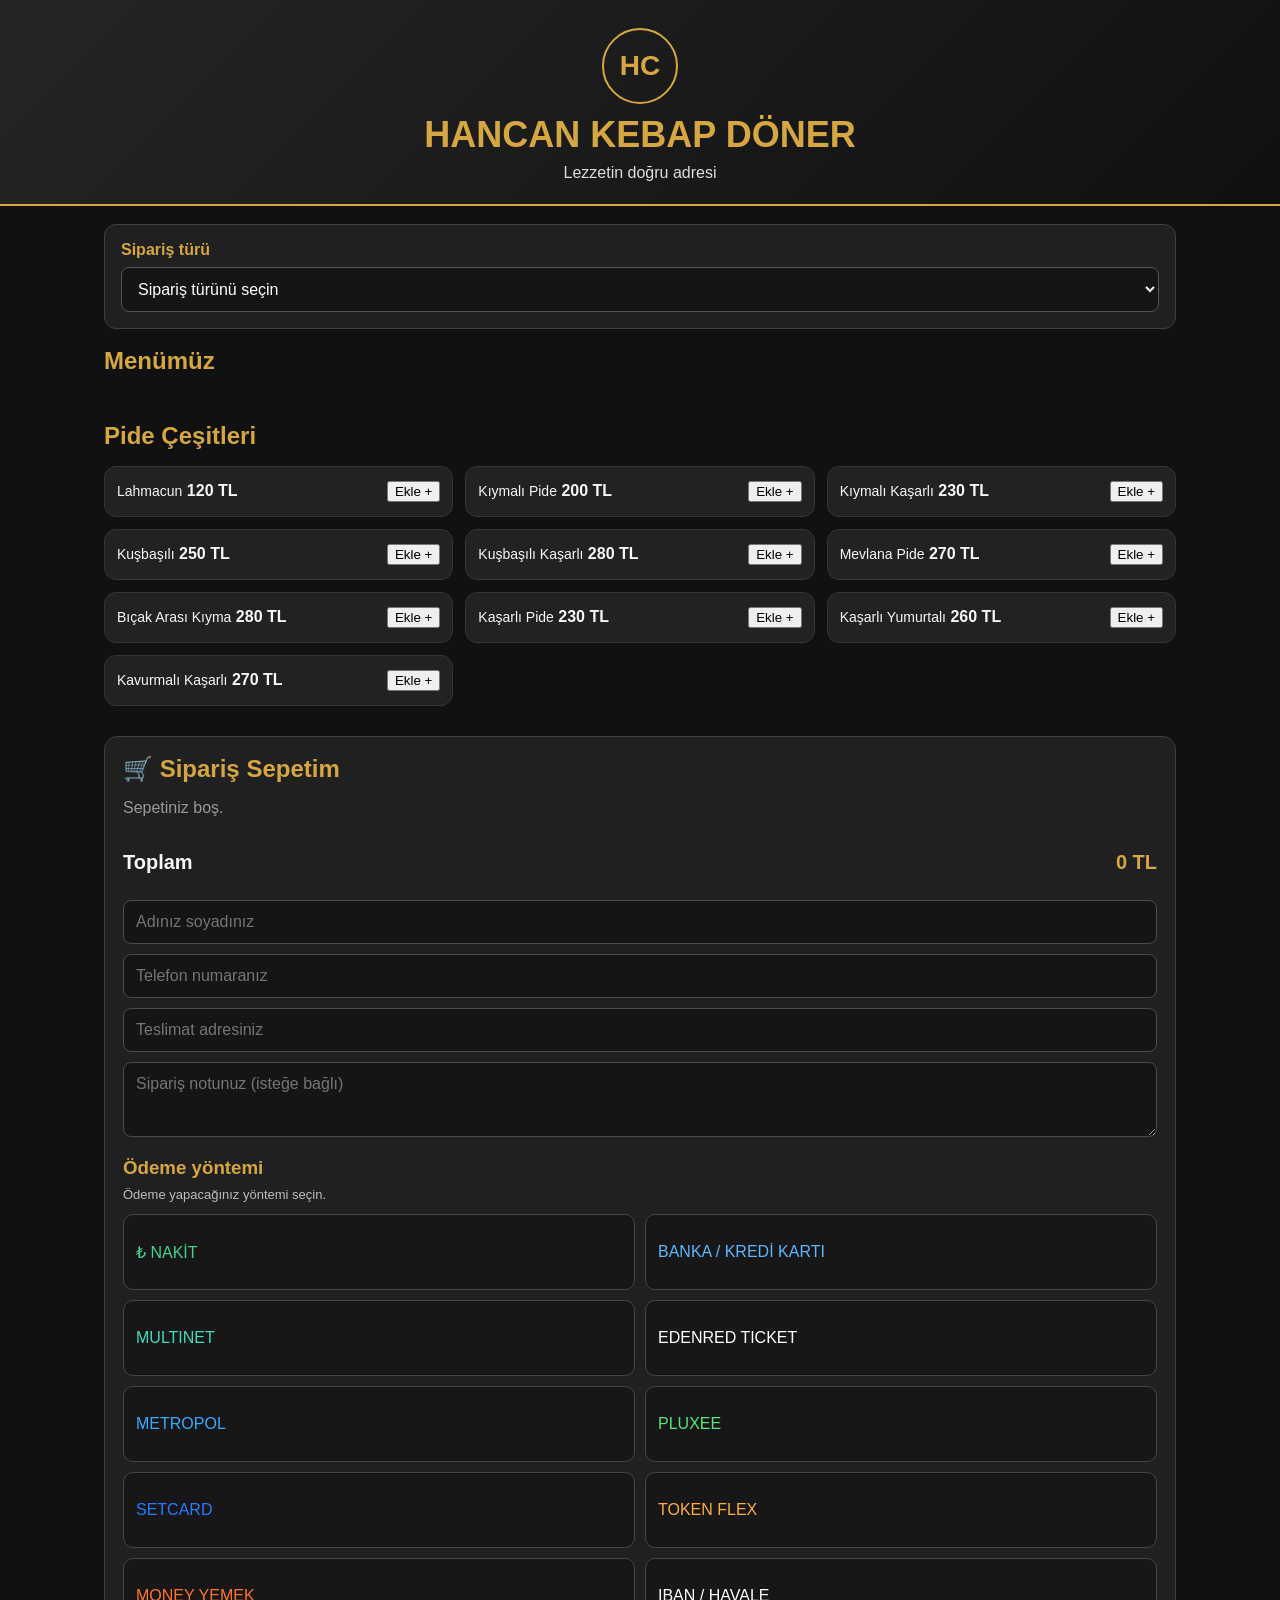
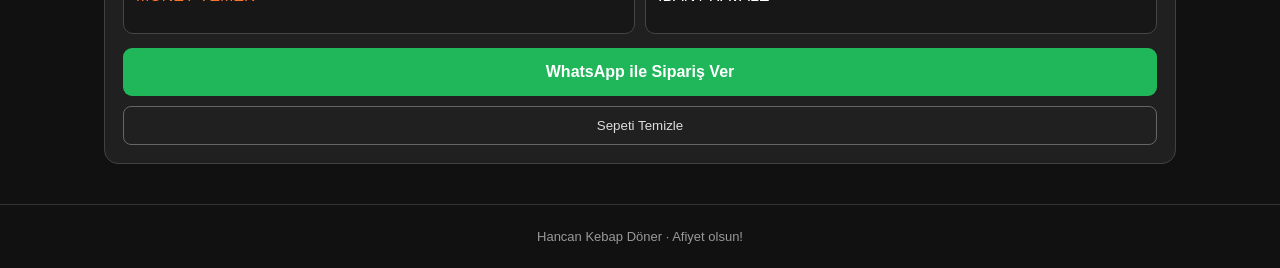
==== commit be4f2c49: "Update fmt.Println output from 'Hello' to 'Goodbye'" ====
--- a/index.htm
+++ b/index.htm
@@ -21,16 +21,19 @@
 .category-btn.active{background:var(--gold);border-color:var(--gold);color:#171717}
 .category-btn:focus-visible,.add-btn:focus-visible,.qty-btn:focus-visible{outline:2px solid white;outline-offset:3px}
 .menu-heading{display:flex;align-items:center;justify-content:space-between;gap:10px;margin:4px 0 16px}
-.menu-heading h2{margin:0}.product-count{color:var(--muted);font-size:13px}
+.menu-heading h2{margin:0}
+.product-count{color:var(--muted);font-size:13px}
 .products{display:grid;grid-template-columns:repeat(2,minmax(0,1fr));gap:12px}
 .product{display:flex;align-items:center;justify-content:space-between;gap:10px;min-width:0;background:var(--panel);border:1px solid #353535;border-radius:12px;padding:14px 12px}
 .product-name{font-size:14px;line-height:1.4;overflow-wrap:anywhere}
 .price{display:block;color:var(--gold);font-weight:bold;margin-top:7px;white-space:nowrap}
 .add-btn{flex:0 0 auto;background:var(--gold);color:#161616;border:0;border-radius:8px;padding:10px 12px;font-weight:bold;cursor:pointer}
 .cart{margin-top:30px;padding:18px;background:#202020;border:1px solid #414141;border-radius:14px}
-.cart h2{margin-top:0}.empty-cart{color:var(--muted);font-size:14px}
+.cart h2{margin-top:0}
+.empty-cart{color:var(--muted);font-size:14px}
 .cart-item{display:flex;align-items:center;justify-content:space-between;gap:12px;padding:12px 0;border-bottom:1px solid #3c3c3c}
-.cart-item-name{font-size:14px;line-height:1.5}.cart-item-price{color:var(--gold);font-weight:bold;white-space:nowrap}
+.cart-item-name{font-size:14px;line-height:1.5}
+.cart-item-price{color:var(--gold);font-weight:bold;white-space:nowrap}
 .qty-controls{display:flex;align-items:center;gap:9px;margin-top:7px}
 .qty-btn{width:30px;height:30px;border:0;border-radius:7px;font-size:18px;font-weight:bold;background:#444;color:white;cursor:pointer}
 .qty-number{min-width:15px;text-align:center}
@@ -48,17 +51,25 @@
 .payment-option.selected{border:2px solid var(--gold);background:#292317}
 .payment-option input{accent-color:var(--gold);width:18px;height:18px;flex:0 0 auto}
 .payment-logo{min-width:72px;max-width:110px;text-align:center;font-weight:900;font-size:15px;line-height:1.1;padding:8px 5px;border-radius:7px;background:#292929;overflow-wrap:anywhere}
-.logo-cash{color:#42d392}.logo-card{color:#5db8ff}.logo-multinet{color:#42d9c0}.logo-edenred{color:#ff4545}.logo-metropol{color:#38a9ff}.logo-pluxee{color:#54e879}.logo-setcard{color:#267bff}.logo-token{color:#ffad43}.logo-money{color:#ff742d}
+.logo-cash{color:#42d392}
+.logo-card{color:#5db8ff}
+.logo-multinet{color:#42d9c0}
+.logo-edenred{color:#ff4545}
+.logo-metropol{color:#38a9ff}
+.logo-pluxee{color:#54e879}
+.logo-setcard{color:#267bff}
+.logo-token{color:#ffad43}
+.logo-money{color:#ff742d}
 .payment-name{font-size:13px;font-weight:bold}
 .table-banner{display:none;margin:0 0 18px;padding:14px;border:1px solid var(--gold);border-radius:10px;background:#292317;color:var(--gold);font-weight:bold}
 .mode-panel{margin:0 0 18px;padding:16px;background:#202020;border:1px solid #414141;border-radius:12px}
 .mode-panel label{display:block;color:var(--gold);font-weight:bold;margin-bottom:8px}
 .mode-panel select{width:100%;padding:12px;border:1px solid #555;border-radius:8px;background:#151515;color:white;font:inherit}
 #tableSelectWrap{margin-top:12px;display:none}
-@media(max-width:420px){.payment-options{grid-template-columns:1fr}.payment-option{min-height:64px}}
 .whatsapp-btn{display:block;width:100%;margin-top:14px;padding:15px;border:0;border-radius:9px;background:var(--green);color:white;font-size:16px;font-weight:bold;text-align:center;cursor:pointer}
 .clear-btn{width:100%;margin-top:10px;padding:11px;background:transparent;border:1px solid #666;border-radius:8px;color:#ddd;cursor:pointer}
 footer{padding:24px 12px;text-align:center;color:#999;border-top:1px solid #333;font-size:13px}
+@media(max-width:420px){.payment-options{grid-template-columns:1fr}.payment-option{min-height:64px}}
 @media(max-width:520px){.products{grid-template-columns:1fr}.product{padding:14px}.container{padding-left:12px;padding-right:12px}}
 @media(min-width:800px){.products{grid-template-columns:repeat(3,minmax(0,1fr))}}
 </style>
@@ -88,7 +99,10 @@
   <h2>Menümüz</h2>
   <nav id="categoryBar" class="category-bar" aria-label="Menü kategorileri"></nav>
   <section aria-live="polite">
-    <div class="menu-heading"><h2 id="categoryTitle">Pide Çeşitleri</h2><span id="productCount" class="product-count"></span></div>
+    <div class="menu-heading">
+      <h2 id="categoryTitle">Pide Çeşitleri</h2>
+      <span id="productCount" class="product-count"></span>
+    </div>
     <div id="products" class="products"></div>
   </section>
   <section class="cart" id="cart">
@@ -113,323 +127,541 @@
 <footer>Hancan Kebap Döner · Afiyet olsun!</footer>
 <script>
 const categories = [
- {name:"Pide Çeşitleri",items:[["Lahmacun",120],["Kıymalı Pide",200],["Kıymalı Kaşarlı",230],["Kuşbaşılı",250],["Kuşbaşılı Kaşarlı",280],["Mevlana Pide",270],["Bıçak Arası Kıyma",280],["Kaşarlı Pide",230],["Kaşarlı Yumurtalı",260],["Kavurmalı Kaşarlı",270]]},
- {name:"Döner Çeşitleri",items:[["Ekmek Arası (100 GR)",150],["Klasik (100 GR)",150],["Hatay Soslu (100 GR)",150],["Zurna Döner (130 GR)",200],["Pilav Üstü (100 GR)",200],["Pilav Üstü (150 GR)",240],["Porsiyon Döner (150 GR)",250],["Porsiyon Döner (200 GR)",290]]},
- {name:"Kebap ve Izgara",items:[["Burdur Şiş",450],["Adana Kebap",450],["Kuzu Şiş",500],["Ciğer Şiş",500],["Tavuk Şiş",350],["Tavuk Kanat",360],["Patlıcanlı Kebap",450],["Domatesli Kebap",450],["Sarma Beyti",500],["Altı Ezmeli",450],["Yoğurtlu Kebap",500],["Tavuk Kelebek",340],["Tavuk Pirzola",340],["4 Kişilik Hancan Karışık Kebap",2200],["Tek Kişilik Karışık Specİal",900],["Izgara Köfte",450]]},
- {name:"Dürüm Çeşitleri",items:[["Adana Dürüm",220],["Urfa Dürüm",220],["Lahmacun Arası Adana",350],["Tavuk Şiş",200],["Kuzu Şiş",290],["Ciğer Şiş",290],["Köfte Dürüm",220],["Yarım Ekmek Köfte",220],["Specİal Karışık Dürüm (Adana-Kuzu)",450]]},
- {name:"Kiloluk Tavuk ve Izgara",items:[["Kanat 1 KG",699],["Kelebek 1 KG",499],["Pirzola 1 KG",499],["Tavuk Şiş 1 KG",649],["5 Şiş Adana + 5 Şiş Tavuk",1700],["Izgara Köfte 1 KG",1400]]},
- {name:"Çorba Çeşitleri",items:[["Mercimek Çorbası",200],["Tavuk Çorbası",200],["Kelle Paça Çorbası",250],["İşkembe Çorbası",250]]},
- {name:"Burgerler",items:[["Et Hamburger",350],["Tavuk Hamburger",250]]},
- {name:"Saç Kavurmalar",items:[["Et Saç Kavurma",560],["Tavuk Saç Kavurma",360]]},
- {name:"Güveç Çeşitleri",items:[["Güveçte Köfte",450],["Güveçte Kuzu",560],["Güveçte Tavuk",360]]},
- {name:"Tatlılar",items:[["Fırın Sütlaç",80],["Supangle",80],["Sade Künefe",200],["Fıstıklı Künefe",250],["Kare Katmer",250],["Gül Katmer",250],["Fıstıklı Burma",250]]},
- {name:"İçecek Çeşitleri",items:[["Coca cola 33cl.",80],["Coca cola Zero 33cl.",80],["Fanta 33cl.",80],["Sprite 33 cl.",80],["Fuse tea Karpuz 33cl.",80],["Fuse tea Şeftali 33cl.",80],["Fuse tea Mango 33cl.",80],["Fuse tea Limon 33cl.",80],["Fuse tea Çilek 33cl.",80],["Cappy şeftali 33cl.",80],["Cappy karışık 33cl.",80],["Cappy vişne 33cl.",80],["Sütaş ayran 27cl.",50],["Acılı şalgam 33cl.",50],["Acısız şalgam 33cl.",50],["Su 0.5",20],["1 litre kola",100],["1 litre fanta",100],["1 litre sprite",100],["1 litre ayran",80],["1 litre acılı şalgam",80],["1 litre acısız şalgam",80],["2.5 litre kola",130],["2.5 litre fanta",130]]},
- {name:"Mezeler",items:[["Humus",200],["Mutebbel",200],["Babağannuş",200],["Acı Ezme",150],["Haydari",150],["Köpoğlu",200]]}
+  {name:"Pide Çeşitleri",items:[
+    ["Lahmacun",120],["Kıymalı Pide",200],["Kıymalı Kaşarlı",230],
+    ["Kuşbaşılı",250],["Kuşbaşılı Kaşarlı",280],["Mevlana Pide",270],
+    ["Bıçak Arası Kıyma",280],["Kaşarlı Pide",230],
+    ["Kaşarlı Yumurtalı",260],["Kavurmalı Kaşarlı",270]
+  ]},
+  {name:"Döner Çeşitleri",items:[
+    ["Ekmek Arası (100 GR)",150],["Klasik (100 GR)",150],
+    ["Hatay Soslu (100 GR)",150],["Zurna Döner (130 GR)",200],
+    ["Pilav Üstü (100 GR)",200],["Pilav Üstü (150 GR)",240],
+    ["Porsiyon Döner (150 GR)",250],["Porsiyon Döner (200 GR)",290]
+  ]},
+  {name:"Kebap ve Izgara",items:[
+    ["Burdur Şiş",450],["Adana Kebap",450],["Kuzu Şiş",500],
+    ["Ciğer Şiş",500],["Tavuk Şiş",350],["Tavuk Kanat",360],
+    ["Patlıcanlı Kebap",450],["Domatesli Kebap",450],
+    ["Sarma Beyti",500],["Altı Ezmeli",450],["Yoğurtlu Kebap",500],
+    ["Tavuk Kelebek",340],["Tavuk Pirzola",340],
+    ["4 Kişilik Hancan Karışık Kebap",2200],
+    ["Tek Kişilik Karışık Specİal",900],["Izgara Köfte",450]
+  ]},
+  {name:"Dürüm Çeşitleri",items:[
+    ["Adana Dürüm",220],["Urfa Dürüm",220],
+    ["Lahmacun Arası Adana",350],["Tavuk Şiş",200],
+    ["Kuzu Şiş",290],["Ciğer Şiş",290],["Köfte Dürüm",220],
+    ["Yarım Ekmek Köfte",220],
+    ["Specİal Karışık Dürüm (Adana-Kuzu)",450]
+  ]},
+  {name:"Kiloluk Tavuk ve Izgara",items:[
+    ["Kanat 1 KG",699],["Kelebek 1 KG",499],["Pirzola 1 KG",499],
+    ["Tavuk Şiş 1 KG",649],["5 Şiş Adana + 5 Şiş Tavuk",1700],
+    ["Izgara Köfte 1 KG",1400]
+  ]},
+  {name:"Çorba Çeşitleri",items:[
+    ["Mercimek Çorbası",200],["Tavuk Çorbası",200],
+    ["Kelle Paça Çorbası",250],["İşkembe Çorbası",250]
+  ]},
+  {name:"Burgerler",items:[
+    ["Et Hamburger",350],["Tavuk Hamburger",250]
+  ]},
+  {name:"Saç Kavurmalar",items:[
+    ["Et Saç Kavurma",560],["Tavuk Saç Kavurma",360]
+  ]},
+  {name:"Güveç Çeşitleri",items:[
+    ["Güveçte Köfte",450],["Güveçte Kuzu",560],
+    ["Güveçte Tavuk",360]
+  ]},
+  {name:"Tatlılar",items:[
+    ["Fırın Sütlaç",80],["Supangle",80],["Sade Künefe",200],
+    ["Fıstıklı Künefe",250],["Kare Katmer",250],
+    ["Gül Katmer",250],["Fıstıklı Burma",250]
+  ]},
+  {name:"İçecek Çeşitleri",items:[
+    ["Coca cola 33cl.",80],["Coca cola Zero 33cl.",80],
+    ["Fanta 33cl.",80],["Sprite 33 cl.",80],
+    ["Fuse tea Karpuz 33cl.",80],["Fuse tea Şeftali 33cl.",80],
+    ["Fuse tea Mango 33cl.",80],["Fuse tea Limon 33cl.",80],
+    ["Fuse tea Çilek 33cl.",80],["Cappy şeftali 33cl.",80],
+    ["Cappy karışık 33cl.",80],["Cappy vişne 33cl.",80],
+    ["Sütaş ayran 27cl.",50],["Acılı şalgam 33cl.",50],
+    ["Acısız şalgam 33cl.",50],["Su 0.5",20],
+    ["1 litre kola",100],["1 litre fanta",100],
+    ["1 litre sprite",100],["1 litre ayran",80],
+    ["1 litre acılı şalgam",80],["1 litre acısız şalgam",80],
+    ["2.5 litre kola",130],["2.5 litre fanta",130]
+  ]},
+  {name:"Mezeler",items:[
+    ["Humus",200],["Mutebbel",200],["Babağannuş",200],
+    ["Acı Ezme",150],["Haydari",150],["Köpoğlu",200]
+  ]}
 ];
 
 const WHATSAPP_NUMBER = "905451546507";
 
 const paymentMethods = [
- {name:"Nakit",logo:"₺ NAKİT",cls:"logo-cash"},
- {name:"Kart",logo:"BANKA / KREDİ KARTI",cls:"logo-card"},
- {name:"Multinet",logo:"Multinet",cls:"logo-multinet"},
- {name:"Edenred Ticket",logo:"Edenred Ticket",cls:"logo-edenred"},
- {name:"Metropol",logo:"MetropolCard",cls:"logo-metropol"},
- {name:"Pluxee (Sodexo)",logo:"pluxee",cls:"logo-pluxee"},
- {name:"Setcard",logo:"SETCARD",cls:"logo-setcard"},
- {name:"Token flex",logo:"TOKEN FLEX",cls:"logo-token"},
- {name:"MoneyYemek",logo:"MONEY Yemek",cls:"logo-money"},
- {name:"IBAN ile Havale/EFT",logo:"IBAN",cls:"logo-card"}
+  {name:"Nakit",detail:"₺ NAKİT",className:"logo-cash"},
+  {name:"Banka / Kredi Kartı",detail:"BANKA / KREDİ KARTI",className:"logo-card"},
+  {name:"Multinet",detail:"MULTINET",className:"logo-multinet"},
+  {name:"Edenred Ticket",detail:"EDENRED TICKET",className:"logo-ticket"},
+  {name:"Metropol",detail:"METROPOL",className:"logo-metropol"},
+  {name:"Pluxee (Sodexo)",detail:"PLUXEE",className:"logo-pluxee"},
+  {name:"Setcard",detail:"SETCARD",className:"logo-setcard"},
+  {name:"Token flex",detail:"TOKEN FLEX",className:"logo-token"},
+  {name:"MoneyYemek",detail:"MONEY YEMEK",className:"logo-money"},
+  {name:"IBAN ile Havale/EFT",detail:"IBAN / HAVALE",className:"logo-iban"}
 ];
 
+const IBAN_OWNER = "Mehmet Yıldız";
+const IBAN_NUMBER = "TR63 0015 7000 0000 0158 1639 83";
+
 const params = new URLSearchParams(window.location.search);
-const tableParam = params.get("masa");
-let tableNumber = tableParam && /^[1-9]$|^1[0-9]$|^2[0-5]$/.test(tableParam) ? tableParam : null;
+const rawTable = parseInt(params.get("masa"),10);
+const tableNumber = Number.isInteger(rawTable) && rawTable >= 1 && rawTable <= 25
+  ? rawTable
+  : null;
+
 let selectedPayment = "";
-let orderMode = tableNumber ? "table" : "";
-const portionCategories = ["Pide Çeşitleri","Kebap ve Izgara","Dürüm Çeşitleri","Saç Kavurmalar","Güveç Çeşitleri"];
+let orderMode = "";
 let selectedCategory = 0;
+
+const portionCategories = [
+  "Pide Çeşitleri",
+  "Kebap ve Izgara",
+  "Dürüm Çeşitleri",
+  "Saç Kavurmalar",
+  "Güveç Çeşitleri"
+];
+
 const cart = new Map();
 
-function formatPrice(amount){
- return amount.toLocaleString("tr-TR")+" TL";
-}
-
-function renderPaymentOptions(){
- const container=document.getElementById("paymentOptions");
- paymentMethods.forEach(method=>{
-  const label=document.createElement("label");
-  label.className="payment-option";
-
-  const radio=document.createElement("input");
-  radio.type="radio";
-  radio.name="paymentMethod";
-  radio.value=method.name;
-
-  radio.addEventListener("change",()=>{
-   selectedPayment=method.name;
-   document.querySelectorAll(".payment-option").forEach(el=>el.classList.remove("selected"));
-   label.classList.add("selected");
-   const iban=document.getElementById("ibanDetails");
-   if(iban) iban.style.display=selectedPayment==="IBAN ile Havale/EFT"?"block":"none";
+function formatPrice(price) {
+  return Number(price).toLocaleString("tr-TR") + " TL";
+}
+
+function renderPaymentOptions() {
+  const container = document.getElementById("paymentOptions");
+  if (!container) return;
+
+  container.innerHTML = paymentMethods.map(method => `
+    <button type="button"
+      class="payment-option ${method.className}"
+      data-payment="${method.name}">
+      ${method.detail}
+    </button>
+  `).join("");
+
+  container.querySelectorAll("[data-payment]").forEach(button => {
+    button.addEventListener("click", () => {
+      selectedPayment = button.dataset.payment;
+
+      container.querySelectorAll("[data-payment]").forEach(item => {
+        item.classList.toggle("selected", item === button);
+      });
+
+      const ibanInfo = document.getElementById("ibanInfo");
+      if (ibanInfo) {
+        ibanInfo.style.display =
+          selectedPayment === "IBAN ile Havale/EFT" ? "block" : "none";
+      }
+    });
   });
 
-  const logo=document.createElement("span");
-  logo.className="payment-logo "+method.cls;
-  logo.textContent=method.logo;
-
-  const name=document.createElement("span");
-  name.className="payment-name";
-  name.textContent=method.name;
-
-  label.append(radio,logo,name);
-  container.appendChild(label);
-
-  if(method.name==="IBAN ile Havale/EFT"){
-   const details=document.createElement("div");
-   details.id="ibanDetails";
-   details.className="payment-hint";
-   details.style.display="none";
-   details.style.gridColumn="1 / -1";
-   details.innerHTML="<strong>Hesap sahibi:</strong> Mehmet Yıldız<br><strong>IBAN:</strong> TR63 0015 7000 0000 0158 1639 83<br><small>Havale/EFT sonrası siparişiniz ödeme kontrolünden sonra onaylanır.</small>";
-   container.appendChild(details);
-  }
- });
-}
-
-function setupTableOptions(){
- const select=document.getElementById("tableSelect");
- for(let i=1;i<=25;i++){
-  const option=document.createElement("option");
-  option.value=String(i);
-  option.textContent="Masa "+i;
-  select.appendChild(option);
- }
- if(tableNumber){
-  document.getElementById("orderMode").value="table";
-  document.getElementById("tableSelect").value=tableNumber;
- }
- updateOrderMode();
-}
-
-function updateOrderMode(){
- orderMode=document.getElementById("orderMode").value;
- const wrap=document.getElementById("tableSelectWrap");
- wrap.style.display=orderMode==="table"?"block":"none";
- if(orderMode!=="table") tableNumber=null;
- updateTableSelection();
-
- const address=document.getElementById("customerAddress");
- address.hidden=orderMode==="table";
- address.required=orderMode==="takeaway";
- address.placeholder=orderMode==="table"?"Masada siparişte gerekmez":"Teslimat adresiniz";
- document.getElementById("customerPhone").placeholder=orderMode==="table"?"Telefon numaranız (isteğe bağlı)":"Telefon numaranız";
-}
-
-function updateTableSelection(){
- const chosen=document.getElementById("tableSelect").value;
- tableNumber=orderMode==="table"&&chosen?chosen:null;
- const banner=document.getElementById("tableBanner");
-
- if(tableNumber){
-  banner.textContent="🍽️ Masa "+tableNumber+" · Masada sipariş";
-  banner.style.display="block";
- }else{
-  banner.style.display="none";
- }
-}
-
-function renderCategories(){
- const bar=document.getElementById("categoryBar");
- bar.replaceChildren();
-
- categories.forEach((category,index)=>{
-  const button=document.createElement("button");
-  button.type="button";
-  button.className="category-btn"+(index===selectedCategory?" active":"");
-  button.textContent=category.name;
-  button.setAttribute("aria-pressed",String(index===selectedCategory));
-
-  button.addEventListener("click",()=>{
-   selectedCategory=index;
-   renderCategories();
-   renderProducts();
-   document.querySelector(".category-btn.active")?.scrollIntoView({behavior:"smooth",block:"nearest",inline:"nearest"});
+  const ibanInfo = document.getElementById("ibanInfo");
+  if (ibanInfo) ibanInfo.style.display = "none";
+}
+
+function setupTableOptions() {
+  const select = document.getElementById("tableSelect");
+  if (!select) return;
+
+  select.innerHTML = '<option value="">Masa seçin</option>';
+
+  for (let i = 1; i <= 25; i++) {
+    const option = document.createElement("option");
+    option.value = String(i);
+    option.textContent = "Masa " + i;
+    select.appendChild(option);
+  }
+
+  if (tableNumber) {
+    select.value = String(tableNumber);
+  }
+}
+
+function updateOrderMode() {
+  const modeSelect = document.getElementById("orderMode");
+  if (!modeSelect) return;
+
+  orderMode = modeSelect.value;
+
+  const tableArea = document.getElementById("tableArea");
+  const deliveryArea = document.getElementById("deliveryArea");
+
+  if (tableArea) {
+    tableArea.style.display = orderMode === "Masa" ? "block" : "none";
+  }
+
+  if (deliveryArea) {
+    deliveryArea.style.display = orderMode === "Paket Servis" ? "block" : "none";
+  }
+}
+
+function updateTableSelection() {
+  const select = document.getElementById("tableSelect");
+  if (select && select.value) {
+    select.dataset.selected = select.value;
+  }
+}
+
+function renderCategories() {
+  const container = document.getElementById("categories");
+  if (!container) return;
+
+  container.innerHTML = categories.map((category, index) => `
+    <button type="button"
+      class="category-button ${index === selectedCategory ? "active" : ""}"
+      data-category="${index}">
+      ${category.name}
+    </button>
+  `).join("");
+
+  container.querySelectorAll("[data-category]").forEach(button => {
+    button.addEventListener("click", () => {
+      selectedCategory = Number(button.dataset.category);
+      renderCategories();
+      renderProducts();
+    });
   });
-
-  bar.appendChild(button);
- });
-}
-
-function renderProducts(){
- const category=categories[selectedCategory];
- const container=document.getElementById("products");
- document.getElementById("categoryTitle").textContent=category.name;
- document.getElementById("productCount").textContent=category.items.length+" ürün";
- container.replaceChildren();
-
- category.items.forEach(([name,price])=>{
-  const key=category.name+"::"+name;
-  const card=document.createElement("article");
-  card.className="product";
-
-  const info=document.createElement("div");
-  const productName=document.createElement("div");
-  productName.className="product-name";
-  productName.textContent=name;
-
-  const productPrice=document.createElement("span");
-  productPrice.className="price";
-  productPrice.textContent=formatPrice(price);
-  info.append(productName,productPrice);
-
-  const addButton=document.createElement("button");
-  addButton.type="button";
-  addButton.className="add-btn";
-  addButton.textContent="+ Ekle";
-  addButton.setAttribute("aria-label",name+" sepete ekle");
-
-  addButton.addEventListener("click",()=>{
-   if(portionCategories.includes(category.name)){
-    showPortionChoice(category.name,name,price);
-   }else{
-    addToCart(key,name,price);
-   }
+}
+
+function renderProducts() {
+  const container = document.getElementById("products");
+  if (!container) return;
+
+  const category = categories[selectedCategory];
+  if (!category) return;
+
+  container.innerHTML = category.items.map(([name, price]) => `
+    <div class="product">
+      <div class="product-info">
+        <span class="product-name">${name}</span>
+        <strong class="product-price">${formatPrice(price)}</strong>
+      </div>
+      <button type="button" class="add-button"
+        data-product="${encodeURIComponent(name)}"
+        data-price="${price}">
+        Ekle +
+      </button>
+    </div>
+  `).join("");
+
+  container.querySelectorAll("[data-product]").forEach(button => {
+    button.addEventListener("click", () => {
+      const name = decodeURIComponent(button.dataset.product);
+      const price = Number(button.dataset.price);
+
+      if (portionCategories.includes(category.name)) {
+        showPortionChoice(name, price, category.name);
+      } else {
+        addToCart(name, price, category.name, "Normal");
+      }
+    });
   });
-
-  card.append(info,addButton);
-  container.appendChild(card);
- });
-}
-function showPortionChoice(category,name,price){
-  const key=category+"-"+name;
-  const choice=prompt(
-    name+" seçimi:\n1 - Normal porsiyon ("+price+" TL)\n2 - 1,5 porsiyon ("+Math.round(price*1.5)+" TL)\n\n1 veya 2 yaz:"
+}
+  function showPortionChoice(name, price, categoryName) {
+  const oldModal = document.getElementById("portionModal");
+  if (oldModal) oldModal.remove();
+
+  const modal = document.createElement("div");
+  modal.id = "portionModal";
+
+  modal.style.cssText = `
+    position:fixed; inset:0; z-index:9999;
+    background:rgba(0,0,0,.8);
+    display:flex; align-items:center; justify-content:center;
+    padding:20px;
+  `;
+
+  modal.innerHTML = `
+    <div style="
+      background:#171717; color:white; width:100%; max-width:380px;
+      padding:25px; border-radius:18px; border:1px solid #c9a34a;
+      text-align:center; box-shadow:0 10px 40px #0008;">
+      <h2 style="color:#d7b45a;margin:0 0 8px;">Porsiyon Seçimi</h2>
+      <p style="margin:0 0 20px;">${name}</p>
+
+      <button id="normalPortion" style="
+        width:100%; padding:15px; margin-bottom:10px;
+        background:#c9a34a; color:#111; border:0;
+        border-radius:10px; font-weight:bold; font-size:16px;">
+        Normal Porsiyon — ${formatPrice(price)}
+      </button>
+
+      <button id="largePortion" style="
+        width:100%; padding:15px; margin-bottom:10px;
+        background:#292929; color:#e4c36b; border:1px solid #c9a34a;
+        border-radius:10px; font-weight:bold; font-size:16px;">
+        1,5 Porsiyon — ${formatPrice(price * 1.5)}
+      </button>
+
+      <button id="cancelPortion" style="
+        background:transparent; color:#ccc; border:0;
+        padding:10px; cursor:pointer;">Vazgeç</button>
+    </div>
+  `;
+
+  document.body.appendChild(modal);
+
+  document.getElementById("normalPortion").onclick = () => {
+    addToCart(name, price, categoryName, "Normal");
+    modal.remove();
+  };
+
+  document.getElementById("largePortion").onclick = () => {
+    addToCart(name, price * 1.5, categoryName, "1,5 Porsiyon");
+    modal.remove();
+  };
+
+  document.getElementById("cancelPortion").onclick = () => modal.remove();
+
+  modal.addEventListener("click", event => {
+    if (event.target === modal) modal.remove();
+  });
+}
+
+function addToCart(name, price, categoryName, portion) {
+  const key = `${categoryName}::${name}::${portion}`;
+
+  if (cart.has(key)) {
+    const item = cart.get(key);
+    item.quantity += 1;
+  } else {
+    cart.set(key, {
+      name,
+      price,
+      category: categoryName,
+      portion,
+      quantity: 1
+    });
+  }
+
+  renderCart();
+}
+
+function changeQuantity(key, change) {
+  if (!cart.has(key)) return;
+
+  const item = cart.get(key);
+  item.quantity += change;
+
+  if (item.quantity <= 0) {
+    cart.delete(key);
+  }
+
+  renderCart();
+}
+
+function renderCart() {
+  const container = document.getElementById("cartItems");
+  const totalElement = document.getElementById("cartTotal");
+  const countElement = document.getElementById("cartCount");
+
+  if (!container) return;
+
+  let total = 0;
+  let count = 0;
+
+  if (cart.size === 0) {
+    container.innerHTML = '<p style="color:#999;">Sepetiniz boş.</p>';
+  } else {
+    container.innerHTML = Array.from(cart.entries()).map(([key, item]) => {
+      const itemTotal = item.price * item.quantity;
+      total += itemTotal;
+      count += item.quantity;
+
+      return `
+        <div class="cart-item" style="
+          display:flex; justify-content:space-between; align-items:center;
+          gap:10px; padding:12px 0; border-bottom:1px solid #333;">
+          <div style="flex:1;">
+            <strong>${item.name}</strong>
+            <div style="font-size:13px;color:#c9a34a;">
+              ${item.portion} · ${formatPrice(item.price)}
+            </div>
+            <div style="font-weight:bold;margin-top:4px;">
+              ${formatPrice(itemTotal)}
+            </div>
+          </div>
+
+          <div style="display:flex;align-items:center;gap:8px;">
+            <button type="button"
+              data-minus="${encodeURIComponent(key)}"
+              style="padding:6px 11px;">−</button>
+            <strong>${item.quantity}</strong>
+            <button type="button"
+              data-plus="${encodeURIComponent(key)}"
+              style="padding:6px 11px;">+</button>
+          </div>
+        </div>
+      `;
+    }).join("");
+
+    container.querySelectorAll("[data-minus]").forEach(button => {
+      button.addEventListener("click", () => {
+        changeQuantity(decodeURIComponent(button.dataset.minus), -1);
+      });
+    });
+
+    container.querySelectorAll("[data-plus]").forEach(button => {
+      button.addEventListener("click", () => {
+        changeQuantity(decodeURIComponent(button.dataset.plus), 1);
+      });
+    });
+  }
+
+  if (totalElement) totalElement.textContent = formatPrice(total);
+  if (countElement) countElement.textContent = String(count);
+}
+
+function clearCart() {
+  if (cart.size === 0) return;
+
+  if (confirm("Sepetteki tüm ürünler silinsin mi?")) {
+    cart.clear();
+    renderCart();
+  }
+}
+
+function sendOrder() {
+  if (cart.size === 0) {
+    alert("Kanka, önce sepete ürün eklemelisin.");
+    return;
+  }
+
+  const modeSelect = document.getElementById("orderMode");
+  const mode = modeSelect ? modeSelect.value : "";
+
+  if (!mode) {
+    alert("Lütfen sipariş türünü seç.");
+    return;
+  }
+
+  const nameInput = document.getElementById("customerName");
+  const phoneInput = document.getElementById("customerPhone");
+  const addressInput = document.getElementById("customerAddress");
+  const tableSelect = document.getElementById("tableSelect");
+
+  const customerName = nameInput ? nameInput.value.trim() : "";
+  const customerPhone = phoneInput ? phoneInput.value.trim() : "";
+  const customerAddress = addressInput ? addressInput.value.trim() : "";
+
+  if (!customerName) {
+    alert("Lütfen adını yaz.");
+    if (nameInput) nameInput.focus();
+    return;
+  }
+
+  if (mode === "Masa" && !(tableSelect && tableSelect.value)) {
+    alert("Lütfen masa numaranı seç.");
+    if (tableSelect) tableSelect.focus();
+    return;
+  }
+
+  if (mode === "Paket Servis") {
+    if (!customerPhone || !customerAddress) {
+      alert("Paket servis için telefon ve adres bilgilerini doldur.");
+      return;
+    }
+  }
+
+  if (!selectedPayment) {
+    alert("Lütfen ödeme yöntemini seç.");
+    return;
+  }
+
+  const lines = [
+    "🍽️ *HANCAN KEBAP DÖNER — SİPARİŞ*",
+    "",
+    "👤 Müşteri: " + customerName,
+    "📞 Telefon: " + (customerPhone || "Belirtilmedi"),
+    "📍 Sipariş türü: " + mode
+  ];
+
+  if (mode === "Masa") {
+    lines.push("🪑 Masa: " + tableSelect.value);
+  }
+
+  if (mode === "Paket Servis") {
+    lines.push("🏠 Adres: " + customerAddress);
+  }
+
+  lines.push("", "🛒 *SİPARİŞ DETAYI*");
+
+  let total = 0;
+
+  for (const item of cart.values()) {
+    const itemTotal = item.price * item.quantity;
+    total += itemTotal;
+
+    lines.push(
+      `• ${item.name} (${item.portion}) x${item.quantity} — ${formatPrice(itemTotal)}`
+    );
+  }
+
+  lines.push(
+    "",
+    "💳 Ödeme: " + selectedPayment,
+    "💰 *TOPLAM: " + formatPrice(total) + "*"
   );
-  if(choice==="1"){
-    addToCart(key,name,price);
-  }else if(choice==="2"){
-    addToCart(key+"-15",name+" (1,5 Porsiyon)",Math.round(price*1.5));
-  }
-}
-
-function addToCart(key,name,price){
-  if(cart[key]){
-    cart[key].quantity++;
-  }else{
-    cart[key]={name:name,price:price,quantity:1};
-  }
+
+  if (selectedPayment === "IBAN ile Havale/EFT") {
+    lines.push(
+      "",
+      "Alıcı: " + IBAN_OWNER,
+      "IBAN: " + IBAN_NUMBER
+    );
+  }
+
+  lines.push("", "Afiyet olsun!");
+
+  const url =
+    "https://wa.me/" + WHATSAPP_NUMBER +
+    "?text=" + encodeURIComponent(lines.join("\n"));
+
+  window.open(url, "_blank");
+}
+
+document.addEventListener("DOMContentLoaded", () => {
+  renderPaymentOptions();
+  setupTableOptions();
+  renderCategories();
+  renderProducts();
   renderCart();
-}
-
-function changeQuantity(key,amount){
-  if(!cart[key])return;
-  cart[key].quantity+=amount;
-  if(cart[key].quantity<=0)delete cart[key];
-  renderCart();
-}
-
-function removeItem(key){
-  delete cart[key];
-  renderCart();
-}
-
-function clearCart(){
-  cart={};
-  renderCart();
-}
-
-function renderCart(){
-  const container=document.getElementById("cartItems");
-  const totalElement=document.getElementById("total");
-  if(!container||!totalElement)return;
-
-  const entries=Object.entries(cart);
-  if(entries.length===0){
-    container.innerHTML="<p>Sepetiniz boş.</p>";
-    totalElement.textContent="0 TL";
-    return;
-  }
-
-  let total=0;
-  container.innerHTML=entries.map(([key,item])=>{
-    const subtotal=item.price*item.quantity;
-    total+=subtotal;
-    return `
-      <div class="cart-item">
-        <div>
-          <strong>${item.name}</strong>
-          <p>${item.price} TL × ${item.quantity} = ${subtotal} TL</p>
-        </div>
-        <div class="quantity-controls">
-          <button onclick="changeQuantity('${key}',-1)">−</button>
-          <span>${item.quantity}</span>
-          <button onclick="changeQuantity('${key}',1)">+</button>
-          <button onclick="removeItem('${key}')">Sil</button>
-        </div>
-      </div>
-    `;
-  }).join("");
-
-  totalElement.textContent=total+" TL";
-}
-
-function sendOrder(){
-  const entries=Object.values(cart);
-  if(entries.length===0){
-    alert("Kanka, önce sepete ürün ekle.");
-    return;
-  }
-
-  const orderMode=document.querySelector(
-    'input[name="orderMode"]:checked'
-  )?.value||"Paket";
-
-  const payment=document.querySelector(
-    'input[name="payment"]:checked'
-  )?.value||"Belirtilmedi";
-
-  const table=document.querySelector(
-    'input[name="table"]:checked'
-  )?.value||"Belirtilmedi";
-
-  let total=0;
-  let message="*HANCAN KEBAP DÖNER SİPARİŞİ*%0A%0A";
-
-  message+="Sipariş türü: "+orderMode+"%0A";
-  if(orderMode==="Masa"){
-    message+="Masa: "+table+"%0A";
-  }
-  message+="Ödeme yöntemi: "+payment+"%0A%0A";
-  message+="*Ürünler:*%0A";
-
-  entries.forEach(item=>{
-    const subtotal=item.price*item.quantity;
-    total+=subtotal;
-    message+="- "+item.name+" x"+item.quantity+
-      " = "+subtotal+" TL%0A";
-  });
-
-  message+="%0A*Toplam: "+total+" TL*";
-
-  if(payment==="IBAN"){
-    message+="%0A%0AHesap sahibi: Mehmet Yıldız";
-    message+="%0AIBAN: TR63 0015 7000 0000 0158 1639 83";
-  }
-
-  const url="https://wa.me/"+WHATSAPP_NUMBER+
-    "?text="+encodeURIComponent(
-      decodeURIComponent(message.replace(/%0A/g,"\n"))
-    );
-
-  window.open(url,"_blank");
-}
-
-setupTableOptions();
-renderPaymentOptions();
-renderCategories();
-renderProducts();
-renderCart();
+
+  const modeSelect = document.getElementById("orderMode");
+  if (modeSelect) {
+    modeSelect.addEventListener("change", updateOrderMode);
+    updateOrderMode();
+  }
+
+  const tableSelect = document.getElementById("tableSelect");
+  if (tableSelect) {
+    tableSelect.addEventListener("change", updateTableSelection);
+  }
+
+  const orderButton = document.getElementById("sendOrder");
+  if (orderButton) {
+    orderButton.addEventListener("click", sendOrder);
+  }
+
+  const clearButton = document.getElementById("clearCart");
+  if (clearButton) {
+    clearButton.addEventListener("click", clearCart);
+  }
+});
 </script>
 </body>
 </html>
